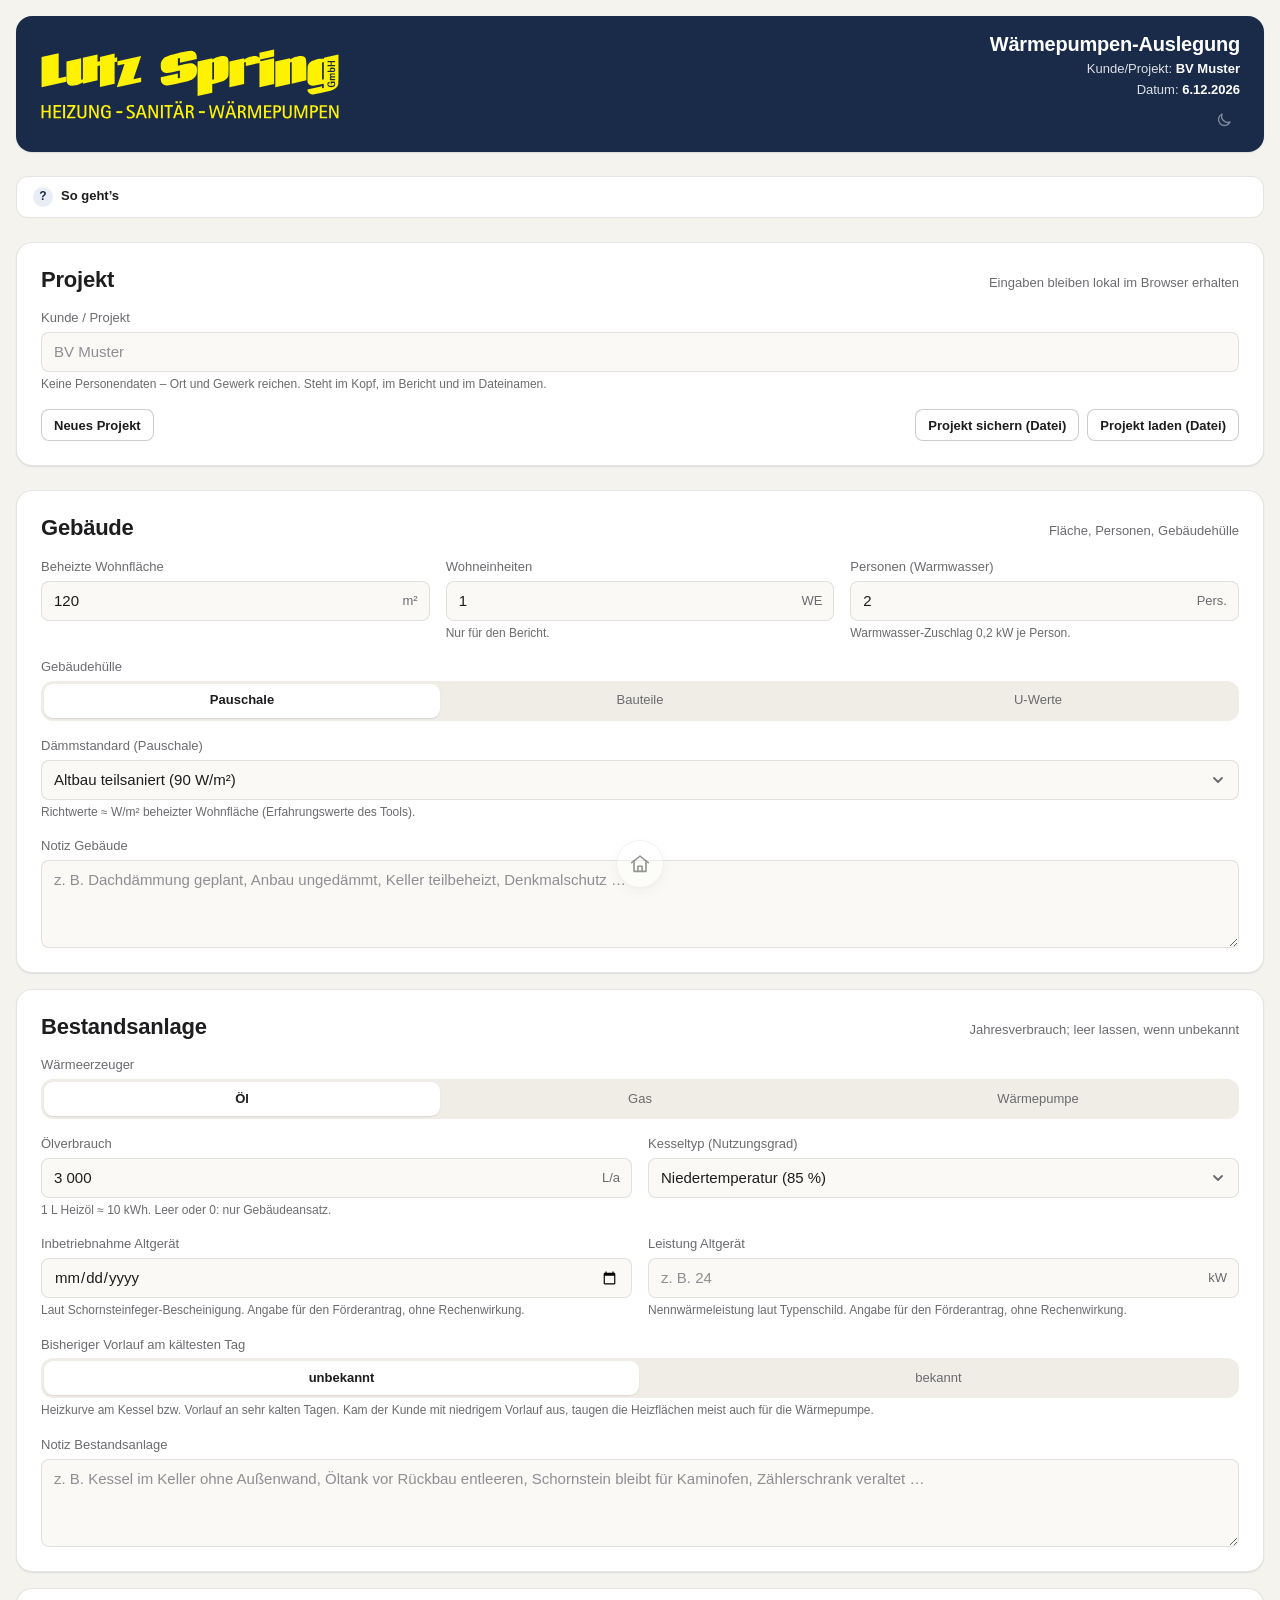
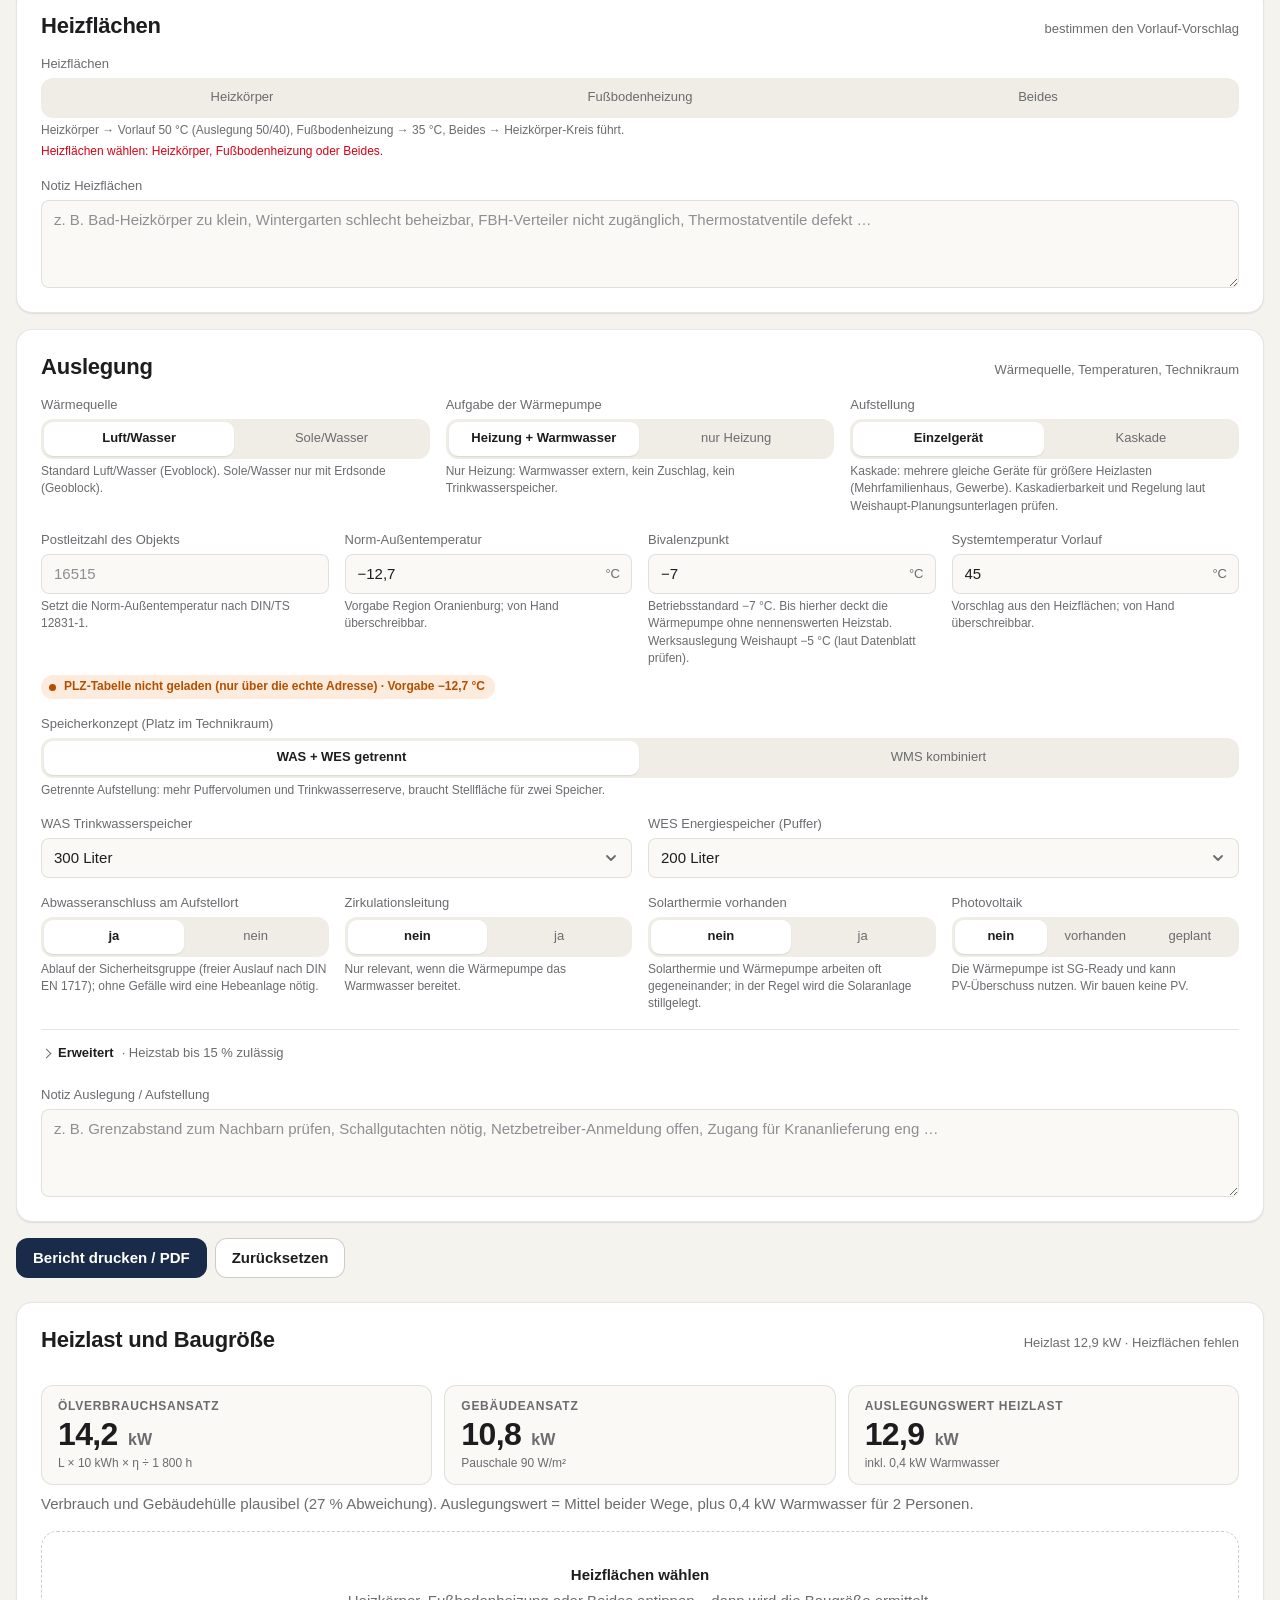
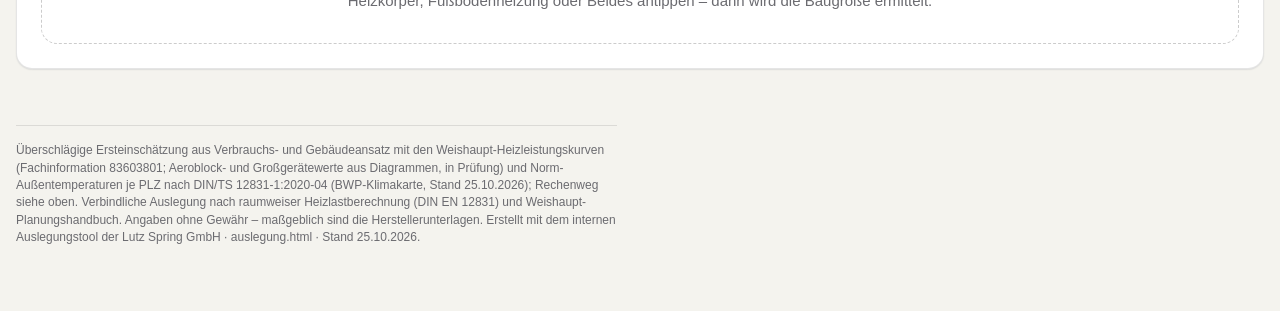
==== auslegung.html @ df04686b "auslegung: Erweiterung Antragsangaben Altgerät · Inbetriebnahme laut Schornsteinfeger und kW laut Ty" ====
<!DOCTYPE html>
<html lang="de">
<head>
<meta charset="utf-8">
<meta name="viewport" content="width=device-width, initial-scale=1, viewport-fit=cover">
<meta name="robots" content="noindex, nofollow">
<meta name="theme-color" content="#1a2b4a">
<link rel="icon" href="assets/icons/favicon.svg" type="image/svg+xml">
<link rel="apple-touch-icon" href="assets/icons/apple-touch-icon.png">
<meta name="apple-mobile-web-app-capable" content="yes">
<meta name="apple-mobile-web-app-status-bar-style" content="black-translucent">
<meta name="apple-mobile-web-app-title" content="WP-Auslegung">
<title>Wärmepumpen-Auslegung · Lutz Spring GmbH</title>
<!-- design.css:start -->
<style>
/* ============================================================
   design.css · Lutz Spring GmbH · Heizung · Sanitär · Wärmepumpen
   Gemeinsames Designsystem für alle internen HTML-Tools.
   Version 2.1.2 · Stand 2026-10-25
   Einbinden:  Beim Veröffentlichen fügt _build/inline.py diese Datei in jedes
               Tool ein (Marker design.css:start / design.css:end im HTML).
               Ein Tool bleibt so eine einzelne Datei.
   Regeln:     DESIGNREGELN.md · Referenz: styleguide.html
   Keine externen Abhängigkeiten. Systemschrift. Hell + Dunkel.
   ============================================================ */

/* ------------------------------------------------------------
   1 · TOKENS (hell = Standard)
   Alle Farben nur über diese Variablen verwenden.
   ------------------------------------------------------------ */
:root {
  color-scheme: light;

  /* Marke [BESTÄTIGT 03_design-system.md] */
  --ls-navy:        #1a2b4a;
  --ls-navy-2:      #223a63;   /* Hover/aktiv auf Navy */
  --ls-navy-3:      #142238;   /* gedrückt */
  --ls-yellow:      #fff200;   /* Logo-Gelb [BESTÄTIGT 2026-10-25]; nur Logo + Akzent, nie Textfarbe auf hellem Grund */
  --ls-yellow-ink:  #8a6d00;   /* lesbares „Gelb“ als Text auf Weiß (≥ 4,5:1) */

  /* Flächen */
  --ls-bg:          #f4f3ee;   /* Creme, Seitenhintergrund [BESTÄTIGT] */
  --ls-surface:     #ffffff;   /* Karten */
  --ls-surface-2:   #faf9f5;   /* Eingaben, Zebra-Zeilen, Tabellenköpfe */
  --ls-surface-3:   #efede6;   /* gedrückt / ausgewählt */
  --ls-line:        rgba(0, 0, 0, 0.10);
  --ls-line-strong: rgba(0, 0, 0, 0.20);

  /* Text */
  --ls-text:        #1d1d1f;
  --ls-text-2:      #6b6b70;   /* Sekundär, Labels (4,8:1 auf Creme) */
  --ls-text-3:      #8e8e93;   /* nur Platzhalter, deaktiviert */
  --ls-on-navy:     #ffffff;

  /* Interaktion */
  --ls-primary:     var(--ls-navy);
  --ls-primary-hover: var(--ls-navy-2);
  --ls-primary-active: var(--ls-navy-3);
  --ls-on-primary:  #ffffff;
  --ls-link:        var(--ls-navy);
  --ls-focus:       var(--ls-navy);
  --ls-focus-ring:  rgba(26, 43, 74, 0.25);
  --ls-selection:   rgba(255, 242, 0, 0.45);

  /* Zustände (semantisch, nicht Akzent) */
  --ls-ok:          #1a7a36;  --ls-ok-bg:     #e3f3e7;
  --ls-warn:        #b25000;  --ls-warn-bg:   #fdebdd;
  --ls-danger:      #d70015;  --ls-danger-bg: #fde4e6;
  --ls-info:        #1a2b4a;  --ls-info-bg:   #e8edf6;

  /* Diagramme: Reihenfarben mit fester Bedeutung (Wärmepumpe = Navy, Bestand Gas/Öl = Grau, Strom/PV = Gelb-Ocker, Vergleich = Stahlblau) */
  --ls-chart-wp:    #1a2b4a;
  --ls-chart-alt:   #8e8e93;
  --ls-chart-pv:    #c9a800;
  --ls-chart-2:     #4f75b8;
  --ls-chart-grid:  rgba(0, 0, 0, 0.08);
  --ls-chart-text:  #6b6b70;

  /* Schatten (Tiefe sparsam) */
  --ls-shadow-1: 0 1px 2px rgba(20, 30, 50, 0.06), 0 1px 1px rgba(20, 30, 50, 0.04);
  --ls-shadow-2: 0 4px 16px rgba(20, 30, 50, 0.08), 0 1px 2px rgba(20, 30, 50, 0.05);

  /* Schrift: Systemschrift wie auf iPad und Mac [BESTÄTIGT: keine externen Abhängigkeiten] */
  --ls-font: -apple-system, BlinkMacSystemFont, "SF Pro Text", "Segoe UI", Roboto, "Helvetica Neue", Arial, sans-serif;
  --ls-font-mono: ui-monospace, "SF Mono", Menlo, Consolas, "Liberation Mono", monospace;
  --ls-fs-xs: 0.75rem;    /* 12 · Fußnoten */
  --ls-fs-sm: 0.8125rem;  /* 13 · Labels, Tabellen dicht */
  --ls-fs-md: 0.9375rem;  /* 15 · Fließtext, Eingaben */
  --ls-fs-lg: 1.0625rem;  /* 17 · Kartentitel */
  --ls-fs-xl: 1.375rem;   /* 22 · Abschnitt */
  --ls-fs-2xl: 1.75rem;   /* 28 · Seitentitel */
  --ls-fs-kpi: 2rem;      /* 32 · Kennzahl */
  --ls-lh: 1.45;

  /* Abstände: 8-px-Raster */
  --ls-s1: 4px; --ls-s2: 8px; --ls-s3: 12px; --ls-s4: 16px;
  --ls-s5: 24px; --ls-s6: 32px; --ls-s7: 48px; --ls-s8: 64px;

  /* Radien */
  --ls-r-sm: 8px; --ls-r-md: 12px; --ls-r-lg: 16px; --ls-r-pill: 999px;

  /* Maße */
  --ls-max: 1400px;           /* [BESTÄTIGT] */
  --ls-control-h: 40px;       /* Höhe Eingaben/Buttons (Maus) */
  --ls-touch-h: 44px;         /* Höhe auf Touch (iPad) */
  --ls-gutter: 16px;

  /* Theme-Schalter: welches Symbol sichtbar ist (hell → Mond anbieten) */
  --ls-icon-moon: block;
  --ls-icon-sun: none;
}

/* Dunkel: folgt dem System, solange kein data-theme gesetzt ist */
@media (prefers-color-scheme: dark) {
  :root:not([data-theme="light"]) {
    color-scheme: dark;
    --ls-navy:        #16233d;
    --ls-navy-2:      #1d2f52;
    --ls-navy-3:      #111b30;
    --ls-yellow-ink:  #fff200;
    --ls-bg:          #141416;
    --ls-surface:     #1e1e20;
    --ls-surface-2:   #27272a;
    --ls-surface-3:   #313134;
    --ls-line:        rgba(255, 255, 255, 0.11);
    --ls-line-strong: rgba(255, 255, 255, 0.22);
    --ls-text:        #f5f5f7;
    --ls-text-2:      #a1a1a6;
    --ls-text-3:      #7c7c82;
    --ls-primary:     #4f75b8;
    --ls-primary-hover: #5d83c6;
    --ls-primary-active: #43669f;
    --ls-link:        #8fb3f0;
    --ls-focus:       #8fb3f0;
    --ls-focus-ring:  rgba(143, 179, 240, 0.30);
    --ls-selection:   rgba(255, 242, 0, 0.30);
    --ls-ok:     #30d158; --ls-ok-bg:     rgba(48, 209, 88, 0.14);
    --ls-warn:   #ff9f0a; --ls-warn-bg:   rgba(255, 159, 10, 0.14);
    --ls-danger: #ff453a; --ls-danger-bg: rgba(255, 69, 58, 0.14);
    --ls-info:   #8fb3f0; --ls-info-bg:   rgba(143, 179, 240, 0.14);
    --ls-chart-wp: #8fb3f0; --ls-chart-alt: #7c7c82; --ls-chart-pv: #e6c800; --ls-chart-2: #4f75b8; --ls-chart-grid: rgba(255,255,255,0.09); --ls-chart-text: #a1a1a6;
    --ls-shadow-1: 0 1px 2px rgba(0, 0, 0, 0.4);
    --ls-shadow-2: 0 6px 20px rgba(0, 0, 0, 0.45);
    --ls-icon-moon: none;
    --ls-icon-sun: block;
  }
}
/* Dunkel: ausdrücklich gewählt (Schalter im Tool) – gleiche Werte */
:root[data-theme="dark"] {
  color-scheme: dark;
  --ls-icon-moon: none;
  --ls-icon-sun: block;
  --ls-navy:        #16233d;
  --ls-navy-2:      #1d2f52;
  --ls-navy-3:      #111b30;
  --ls-yellow-ink:  #fff200;
  --ls-bg:          #141416;
  --ls-surface:     #1e1e20;
  --ls-surface-2:   #27272a;
  --ls-surface-3:   #313134;
  --ls-line:        rgba(255, 255, 255, 0.11);
  --ls-line-strong: rgba(255, 255, 255, 0.22);
  --ls-text:        #f5f5f7;
  --ls-text-2:      #a1a1a6;
  --ls-text-3:      #7c7c82;
  --ls-primary:     #4f75b8;
  --ls-primary-hover: #5d83c6;
  --ls-primary-active: #43669f;
  --ls-link:        #8fb3f0;
  --ls-focus:       #8fb3f0;
  --ls-focus-ring:  rgba(143, 179, 240, 0.30);
  --ls-selection:   rgba(255, 242, 0, 0.30);
  --ls-ok:     #30d158; --ls-ok-bg:     rgba(48, 209, 88, 0.14);
  --ls-warn:   #ff9f0a; --ls-warn-bg:   rgba(255, 159, 10, 0.14);
  --ls-danger: #ff453a; --ls-danger-bg: rgba(255, 69, 58, 0.14);
  --ls-info:   #8fb3f0; --ls-info-bg:   rgba(143, 179, 240, 0.14);
  --ls-chart-wp: #8fb3f0; --ls-chart-alt: #7c7c82; --ls-chart-pv: #e6c800; --ls-chart-2: #4f75b8; --ls-chart-grid: rgba(255,255,255,0.09); --ls-chart-text: #a1a1a6;
  --ls-shadow-1: 0 1px 2px rgba(0, 0, 0, 0.4);
  --ls-shadow-2: 0 6px 20px rgba(0, 0, 0, 0.45);
}

/* ------------------------------------------------------------
   2 · BASIS
   ------------------------------------------------------------ */
*, *::before, *::after { box-sizing: border-box; }
html { -webkit-text-size-adjust: 100%; height: 100%; }
body {
  margin: 0;
  min-height: 100%;
  background: var(--ls-bg);
  color: var(--ls-text);
  font: var(--ls-fs-md) / var(--ls-lh) var(--ls-font);
  -webkit-font-smoothing: antialiased;
  padding-block: calc(var(--ls-s4) + env(safe-area-inset-top, 0px)) calc(var(--ls-s8) + env(safe-area-inset-bottom, 0px)); /* oben: Statusleiste der Homescreen-App; unten: Haus-Icon */
  padding-left:  max(var(--ls-gutter), env(safe-area-inset-left, 0px));
  padding-right: max(var(--ls-gutter), env(safe-area-inset-right, 0px));
}
::selection { background: var(--ls-selection); }
img, svg, canvas { max-width: 100%; height: auto; }
[hidden] { display: none !important; }
a { color: var(--ls-link); text-decoration: underline; text-underline-offset: 2px; text-decoration-thickness: 1px; }
a:hover { text-decoration-thickness: 2px; }
hr { border: 0; border-top: 1px solid var(--ls-line); margin: var(--ls-s5) 0; }
code, kbd, .ls-mono { font-family: var(--ls-font-mono); font-size: 0.92em; }
small, .ls-small { font-size: var(--ls-fs-sm); }
sub, sup { line-height: 0; }

h1, h2, h3, h4 { margin: 0; color: var(--ls-text); font-weight: 600; letter-spacing: -0.01em; text-wrap: balance; hyphens: auto; -webkit-hyphens: auto; }
h1 { font-size: var(--ls-fs-2xl); line-height: 1.15; letter-spacing: -0.02em; }
h2 { font-size: var(--ls-fs-xl);  line-height: 1.2; }
h3 { font-size: var(--ls-fs-lg);  line-height: 1.3; }
h4 { font-size: var(--ls-fs-md);  line-height: 1.35; }
p  { margin: 0; }
p + p { margin-top: var(--ls-s3); }
.ls-prose { max-width: 70ch; }
.ls-prose p + p { margin-top: var(--ls-s3); }

/* Fokus: immer sichtbar, Tastatur und Touch */
:focus { outline: none; }
:focus-visible { outline: 2px solid var(--ls-focus); outline-offset: 2px; border-radius: var(--ls-r-sm); }

/* Reduzierte Bewegung respektieren */
@media (prefers-reduced-motion: reduce) {
  *, *::before, *::after { animation: none !important; transition: none !important; scroll-behavior: auto !important; }
}

/* ------------------------------------------------------------
   3 · LAYOUT
   ------------------------------------------------------------ */
.ls-container { max-width: var(--ls-max); margin-inline: auto; width: 100%; min-width: 0; }
.ls-stack  { display: grid; gap: var(--ls-s4); }
/* Grid-Kinder dürfen nie breiter werden als ihr Platz (Tabellen/Code scrollen im eigenen Rahmen) */
.ls-container > *, .ls-stack > *, .ls-form > *, .ls-fields > *, .ls-card > * { min-width: 0; }
.ls-stack--tight { gap: var(--ls-s2); }
.ls-stack--loose { gap: var(--ls-s5); }
.ls-row    { display: flex; flex-wrap: wrap; align-items: center; gap: var(--ls-s2) var(--ls-s3); }
.ls-row--between { justify-content: space-between; }
.ls-row--end { justify-content: flex-end; }
.ls-grow { flex: 1 1 auto; min-width: 0; }
.ls-section { margin-top: var(--ls-s6); }
.ls-section > h2 { margin-bottom: var(--ls-s4); }

/* Karten-Raster [BESTÄTIGT: minmax(250px,1fr), einspaltig < 700 px] */
.ls-grid { display: grid; grid-template-columns: repeat(auto-fit, minmax(250px, 1fr)); gap: var(--ls-s4); }
.ls-grid--2 { grid-template-columns: repeat(auto-fit, minmax(min(100%, 340px), 1fr)); }
.ls-grid--3 { grid-template-columns: repeat(auto-fit, minmax(min(100%, 280px), 1fr)); }
.ls-grid > * { min-width: 0; }
@media (max-width: 699.98px) { .ls-grid, .ls-grid--2, .ls-grid--3 { grid-template-columns: 1fr; } }

/* ------------------------------------------------------------
   4 · KOPF (Navy-Balken mit runden Ecken [BESTÄTIGT]) + FUSS
   ------------------------------------------------------------ */
.ls-header {
  background: var(--ls-navy);
  color: var(--ls-on-navy);
  border-radius: var(--ls-r-lg);
  padding: var(--ls-s4) var(--ls-s5);
  display: grid;
  grid-template-columns: auto 1fr;
  align-items: center;
  gap: var(--ls-s3) var(--ls-s5);
  box-shadow: var(--ls-shadow-1);
}
.ls-header__brand { display: grid; gap: 2px; }
/* Logo Variante B (Wortmarke mit Slogan) als Inline-SVG; Farbe über currentColor. Mindestens 280 px breit, sonst ist der Slogan im Logo unlesbar. */
.ls-header__logo { display: block; width: min(300px, 100%); height: auto; color: var(--ls-yellow); }
.ls-header__logo--navy { color: var(--ls-navy); } /* Ausnahme: Logo ohne Navy-Hintergrund (Fuß, helle Fläche) */
.ls-header__slogan { font-size: var(--ls-fs-sm); color: var(--ls-yellow); letter-spacing: 0.02em; }
.ls-header:has(> .ls-header__title) { grid-template-columns: auto 1fr auto; } /* alte Form mit Titelblock in der Mitte */
.ls-header__title { display: grid; gap: 2px; min-width: 0; }
.ls-header__title h1 { color: var(--ls-on-navy); font-size: var(--ls-fs-xl); }
/* Standard (2.1.2): Toolname rechts oben über Kunde/Projekt, kein Untertitel */
.ls-header__meta .ls-header__title h1, .ls-header__meta h1 { font-size: 1.25rem; line-height: 1.2; font-weight: 600; letter-spacing: -0.01em; color: var(--ls-on-navy); margin: 0 0 2px; text-align: right; }
.ls-header__sub { font-size: var(--ls-fs-sm); color: rgba(255,255,255,0.75); }
.ls-header__meta { display: grid; gap: 2px; justify-items: end; justify-self: end; text-align: right; font-size: var(--ls-fs-sm); color: rgba(255,255,255,0.85); white-space: nowrap; min-width: 0; }
.ls-header__meta b { color: var(--ls-on-navy); font-weight: 600; }
.ls-header__meta .ls-header__title { justify-items: end; margin-bottom: 2px; }
.ls-header a { color: var(--ls-on-navy); }
.ls-header .ls-btn--ghost { color: var(--ls-on-navy); border-color: rgba(255,255,255,0.35); }
.ls-header .ls-btn--ghost:hover { background: rgba(255,255,255,0.1); }
@media (max-width: 699.98px) {
  .ls-header { grid-template-columns: 1fr; padding: var(--ls-s4); }
  .ls-header__meta { justify-items: start; text-align: left; white-space: normal; }
}
/* Theme-Schalter: runder Symbolknopf, Mond im Hell-, Sonne im Dunkelmodus; kein Text, kein Rahmen */
.ls-theme-toggle { appearance: none; border: 0; background: transparent; width: 32px; height: 32px; border-radius: var(--ls-r-pill); display: inline-grid; place-items: center; color: var(--ls-on-navy); opacity: .45; cursor: pointer; transition: opacity .15s ease; -webkit-tap-highlight-color: transparent; } /* Deckkraft wie Haus-Icon: 0,45 / 1 / 0,3 */
.ls-theme-toggle:hover, .ls-theme-toggle:focus-visible { opacity: 1; }
.ls-theme-toggle:active { opacity: .3; }
.ls-theme-toggle svg { width: 18px; height: 18px; }
.ls-theme-toggle__moon { display: var(--ls-icon-moon); }
.ls-theme-toggle__sun { display: var(--ls-icon-sun); }
.ls-header__meta .ls-theme-toggle { justify-self: end; margin-top: 2px; }
@media (max-width: 699.98px) { .ls-header__meta { justify-self: stretch; } .ls-header__meta .ls-theme-toggle { justify-self: start; } .ls-header__meta .ls-header__title h1, .ls-header__meta h1 { text-align: left; } }
@media (pointer: coarse) { .ls-theme-toggle { width: 40px; height: 40px; } }

/* Text-Wortmarke, falls (noch) kein Logo eingebettet ist */
.ls-wordmark { font-weight: 800; font-size: 1.375rem; letter-spacing: -0.02em; color: var(--ls-yellow); line-height: 1; }
.ls-wordmark small { display: block; font-weight: 600; font-size: 0.75rem; color: var(--ls-on-navy); letter-spacing: 0.08em; margin-top: 2px; }

.ls-footer { margin-top: var(--ls-s6); padding-top: var(--ls-s4); border-top: 1px solid var(--ls-line); font-size: var(--ls-fs-xs); color: var(--ls-text-2); max-width: 90ch; }

/* Haus-Icon: Rücklink zur Startseite [BESTÄTIGT: 48×48, unten mittig, Deckkraft 0,45 / 1 / 0,3, im Druck aus] */
.ls-home {
  position: fixed; left: 50%; bottom: calc(var(--ls-s3) + env(safe-area-inset-bottom, 0px));
  transform: translateX(-50%);
  width: 48px; height: 48px; border-radius: var(--ls-r-pill);
  display: grid; place-items: center;
  background: var(--ls-surface); color: var(--ls-text); border: 1px solid var(--ls-line);
  box-shadow: var(--ls-shadow-2); opacity: 0.45; transition: opacity .15s ease; z-index: 50;
}
.ls-home:hover, .ls-home:focus-visible { opacity: 1; }
.ls-home:active { opacity: 0.3; }
.ls-home svg { width: 22px; height: 22px; }

/* ------------------------------------------------------------
   5 · KARTEN
   ------------------------------------------------------------ */
.ls-card {
  background: var(--ls-surface);
  border: 1px solid var(--ls-line);
  border-radius: var(--ls-r-lg);
  padding: var(--ls-s5);
  box-shadow: var(--ls-shadow-1);
  min-width: 0;
}
.ls-card--tight { padding: var(--ls-s4); }
.ls-card--flat { box-shadow: none; }
.ls-card__head { display: flex; align-items: baseline; justify-content: space-between; gap: var(--ls-s3); margin-bottom: var(--ls-s4); flex-wrap: wrap; }
.ls-card__head h2, .ls-card__head h3 { margin: 0; }
.ls-card__sub { font-size: var(--ls-fs-sm); color: var(--ls-text-2); }
/* Abstand zwischen Karten kommt vom Eltern-Raster (.ls-stack / .ls-grid), nicht von Margins */

/* Nummerierte Blockkarten (Schritte einer Auslegung) – nur bei echter Reihenfolge */
.ls-steps { counter-reset: ls-step; display: grid; gap: var(--ls-s4); }
.ls-steps > .ls-card { counter-increment: ls-step; position: relative; padding-left: calc(var(--ls-s5) + 40px); }
.ls-steps > .ls-card::before {
  content: counter(ls-step); position: absolute; left: var(--ls-s4); top: var(--ls-s5);
  width: 28px; height: 28px; border-radius: var(--ls-r-pill);
  background: var(--ls-navy); color: var(--ls-on-navy); font-weight: 700; font-size: var(--ls-fs-sm);
  display: grid; place-items: center;
}

/* Empfehlungskarte: Navy mit gelben Kennwerten (z. B. Kostenvergleich) */
.ls-card--navy { background: var(--ls-navy); color: var(--ls-on-navy); border-color: transparent; }
.ls-card--navy h2, .ls-card--navy h3, .ls-card--navy .ls-kpi__value { color: var(--ls-on-navy); }
.ls-card--navy .ls-kpi__value, .ls-card--navy .ls-accent { color: var(--ls-yellow); }
.ls-card--navy .ls-kpi__label, .ls-card--navy .ls-muted { color: rgba(255,255,255,0.75); }
.ls-card--navy .ls-kpi { background: rgba(255,255,255,0.08); border-color: rgba(255,255,255,0.15); }  /* Kennzahlen auf Navy, 2.1.1 */
.ls-card--navy .ls-btn--primary { background: var(--ls-yellow); color: #1d1d1f; }
.ls-card--navy .ls-btn--primary:hover { background: #fff566; }

/* ------------------------------------------------------------
   6 · FORMULARE
   ------------------------------------------------------------ */
.ls-form { display: grid; gap: var(--ls-s4); }
.ls-fields { display: grid; grid-template-columns: repeat(auto-fit, minmax(min(100%, 200px), 1fr)); gap: var(--ls-s3) var(--ls-s4); }
.ls-field { display: grid; gap: var(--ls-s1); min-width: 0; align-content: start; } /* align-content: Felder einer Zeile beginnen oben, Regler und Eingaben stehen auf einer Höhe (2.1.1) */
.ls-field--span { grid-column: 1 / -1; }
.ls-label { font-size: var(--ls-fs-sm); color: var(--ls-text-2); font-weight: 500; display: flex; gap: var(--ls-s1); align-items: baseline; }
.ls-label abbr { text-decoration: none; }
.ls-hint { font-size: var(--ls-fs-xs); color: var(--ls-text-2); }
.ls-error { font-size: var(--ls-fs-xs); color: var(--ls-danger); font-weight: 500; }

.ls-input, .ls-select, .ls-textarea {
  width: 100%; min-height: var(--ls-control-h);
  padding: 0 var(--ls-s3);
  font: inherit; color: var(--ls-text);
  background: var(--ls-surface-2);
  border: 1px solid var(--ls-line); border-radius: var(--ls-r-sm);
  transition: border-color .12s ease, box-shadow .12s ease, background .12s ease;
  font-variant-numeric: tabular-nums;
}
.ls-textarea { min-height: calc(var(--ls-control-h) * 2.2); padding: var(--ls-s2) var(--ls-s3); resize: vertical; line-height: var(--ls-lh); }
.ls-input::placeholder, .ls-textarea::placeholder { color: var(--ls-text-3); }
.ls-input:hover, .ls-select:hover, .ls-textarea:hover { border-color: var(--ls-line-strong); }
.ls-input:focus, .ls-select:focus, .ls-textarea:focus { outline: none; border-color: var(--ls-focus); box-shadow: 0 0 0 3px var(--ls-focus-ring); background: var(--ls-surface); }
.ls-input[aria-invalid="true"], .ls-select[aria-invalid="true"] { border-color: var(--ls-danger); }
.ls-input[aria-invalid="true"]:focus { box-shadow: 0 0 0 3px var(--ls-danger-bg); }
.ls-input:disabled, .ls-select:disabled, .ls-textarea:disabled { color: var(--ls-text-3); background: var(--ls-surface-3); cursor: not-allowed; }
.ls-input[readonly] { background: var(--ls-surface-3); }
.ls-input[type="number"] { -moz-appearance: textfield; appearance: textfield; }
.ls-input::-webkit-outer-spin-button, .ls-input::-webkit-inner-spin-button { -webkit-appearance: none; margin: 0; }
.ls-select {
  appearance: none; -webkit-appearance: none; padding-right: 36px; cursor: pointer;
  background-image: url("data:image/svg+xml;utf8,<svg xmlns='http://www.w3.org/2000/svg' width='16' height='16' viewBox='0 0 16 16'><path d='M4 6l4 4 4-4' fill='none' stroke='%236b6b70' stroke-width='1.8' stroke-linecap='round' stroke-linejoin='round'/></svg>");
  background-repeat: no-repeat; background-position: right 12px center;
}

/* Eingabe mit Einheit (Suffix) – Einheit steht am Feld, nie im Wert */
.ls-unit { position: relative; display: grid; }
.ls-unit .ls-input { padding-right: 3.2em; }
.ls-unit > span { position: absolute; right: var(--ls-s3); top: 50%; transform: translateY(-50%); font-size: var(--ls-fs-sm); color: var(--ls-text-2); pointer-events: none; }
.ls-unit--pre .ls-input { padding-left: 2.4em; padding-right: var(--ls-s3); }
.ls-unit--pre > span { right: auto; left: var(--ls-s3); }

/* Auswahlfelder */
.ls-check { display: inline-flex; align-items: center; gap: var(--ls-s2); font-size: var(--ls-fs-md); cursor: pointer; min-height: 32px; }
.ls-check input { width: 20px; height: 20px; margin: 0; accent-color: var(--ls-primary); flex: none; }
.ls-switch { display: inline-flex; align-items: center; gap: var(--ls-s3); cursor: pointer; }
.ls-switch input { position: absolute; opacity: 0; width: 0; height: 0; }
.ls-switch i { width: 44px; height: 26px; border-radius: var(--ls-r-pill); background: var(--ls-line-strong); position: relative; transition: background .15s ease; flex: none; }
.ls-switch i::after { content: ""; position: absolute; top: 3px; left: 3px; width: 20px; height: 20px; border-radius: 50%; background: #fff; box-shadow: 0 1px 3px rgba(0,0,0,.3); transition: transform .15s ease; }
.ls-switch input:checked + i { background: var(--ls-ok); }
.ls-switch input:checked + i::after { transform: translateX(18px); }
.ls-switch input:focus-visible + i { outline: 2px solid var(--ls-focus); outline-offset: 2px; }

/* Segment-Steuerung (Tabs ① ② ③, Umschalter Gas/Öl) */
.ls-seg { display: inline-flex; padding: 3px; gap: 2px; background: var(--ls-surface-3); border-radius: var(--ls-r-md); max-width: 100%; overflow-x: auto; }
.ls-seg > button, .ls-seg > label {
  appearance: none; border: 0; background: transparent; color: var(--ls-text-2);
  font: inherit; font-size: var(--ls-fs-sm); font-weight: 500;
  padding: 0 var(--ls-s3); min-height: 34px; border-radius: calc(var(--ls-r-md) - 3px);
  cursor: pointer; white-space: nowrap; transition: background .12s ease, color .12s ease; display: inline-flex; align-items: center; gap: var(--ls-s1);
}
.ls-seg > [aria-selected="true"], .ls-seg > .is-active, .ls-seg > label:has(input:checked) { background: var(--ls-surface); color: var(--ls-text); box-shadow: var(--ls-shadow-1); font-weight: 600; }
.ls-seg input { position: absolute; opacity: 0; width: 0; height: 0; }
.ls-seg--full { display: flex; }
.ls-seg--full > * { flex: 1 1 0; justify-content: center; }

/* „Erweitert“: selten geänderte Felder eingeklappt, eingestellte Werte als Kurzzeile sichtbar */
.ls-details { border-top: 1px solid var(--ls-line); padding-top: var(--ls-s2); }
.ls-details > summary { cursor: pointer; font-size: var(--ls-fs-sm); font-weight: 600; color: var(--ls-text); list-style: none; display: flex; align-items: center; gap: var(--ls-s2); min-height: 32px; }
.ls-details > summary::-webkit-details-marker { display: none; }
.ls-details > summary::before { content: ""; width: 7px; height: 7px; border-right: 1.8px solid var(--ls-text-2); border-bottom: 1.8px solid var(--ls-text-2); transform: rotate(-45deg); transition: transform .12s ease; flex: none; margin-left: 2px; }
.ls-details[open] > summary::before { transform: rotate(45deg); }
.ls-details > summary .ls-muted { font-weight: 400; }
.ls-details[open] > summary .ls-muted { display: none; }

/* Touch: größere Ziele auf iPad / Handy [BESTÄTIGT 2026-10-25, WCAG 2.2 Zielgröße] */
@media (pointer: coarse) {
  :root { --ls-control-h: var(--ls-touch-h); }
  .ls-seg > button, .ls-seg > label { min-height: 40px; }
  .ls-check { min-height: 44px; }
  .ls-check input { width: 24px; height: 24px; }
}

/* ------------------------------------------------------------
   7 · BUTTONS
   Je Ansicht genau EIN primärer Button (die Hauptaktion).
   ------------------------------------------------------------ */
.ls-btn {
  appearance: none; -webkit-appearance: none;
  display: inline-flex; align-items: center; justify-content: center; gap: var(--ls-s2);
  min-height: var(--ls-control-h); padding: 0 var(--ls-s4);
  font: inherit; font-size: var(--ls-fs-md); font-weight: 600; line-height: 1;
  border-radius: var(--ls-r-md); border: 1px solid transparent;
  cursor: pointer; text-decoration: none; white-space: nowrap;
  transition: background .12s ease, border-color .12s ease, transform .06s ease, box-shadow .12s ease;
  -webkit-tap-highlight-color: transparent;
}
.ls-btn:active { transform: scale(0.98); }
.ls-btn:disabled, .ls-btn[aria-disabled="true"] { opacity: 0.45; cursor: not-allowed; transform: none; }
.ls-btn svg { width: 18px; height: 18px; flex: none; }
.ls-btn--primary { background: var(--ls-primary); color: var(--ls-on-primary); }
.ls-btn--primary:hover { background: var(--ls-primary-hover); }
.ls-btn--primary:active { background: var(--ls-primary-active); }
.ls-btn--secondary { background: var(--ls-surface); color: var(--ls-text); border-color: var(--ls-line-strong); }
.ls-btn--secondary:hover { background: var(--ls-surface-2); }
.ls-btn--ghost { background: transparent; color: var(--ls-link); border-color: transparent; }
.ls-btn--ghost:hover { background: var(--ls-surface-3); }
.ls-btn--danger { background: var(--ls-surface); color: var(--ls-danger); border-color: var(--ls-danger); }
.ls-btn--danger:hover { background: var(--ls-danger-bg); }
.ls-btn--sm { min-height: 32px; padding: 0 var(--ls-s3); font-size: var(--ls-fs-sm); border-radius: var(--ls-r-sm); }
.ls-btn--lg { min-height: 48px; padding: 0 var(--ls-s5); font-size: var(--ls-fs-lg); }
.ls-btn--block { width: 100%; }
.ls-btn--icon { padding: 0; width: var(--ls-control-h); }
.ls-toolbar { display: flex; flex-wrap: wrap; gap: var(--ls-s2); align-items: center; }
.ls-toolbar__spacer { flex: 1 1 auto; }
@media (max-width: 480px) { .ls-toolbar--stack .ls-btn { flex: 1 1 100%; } }

/* ------------------------------------------------------------
   8 · ERGEBNISSE: Kennzahlen, Tabellen, Listen
   ------------------------------------------------------------ */
.ls-num, .ls-table td.ls-num, .ls-kpi__value { font-variant-numeric: tabular-nums; }
.ls-kpis { display: grid; grid-template-columns: repeat(auto-fit, minmax(min(100%, 160px), 1fr)); gap: var(--ls-s3); }
.ls-kpi { display: grid; gap: 2px; padding: var(--ls-s3) var(--ls-s4); background: var(--ls-surface-2); border-radius: var(--ls-r-md); border: 1px solid var(--ls-line); min-width: 0; }
.ls-kpi__label { font-size: var(--ls-fs-xs); color: var(--ls-text-2); text-transform: uppercase; letter-spacing: 0.06em; font-weight: 600; }
.ls-kpi__value { font-size: var(--ls-fs-kpi); font-weight: 700; letter-spacing: -0.02em; line-height: 1.1; color: var(--ls-text); }
.ls-kpi__value small { font-size: 0.5em; font-weight: 600; color: var(--ls-text-2); margin-left: 2px; letter-spacing: 0; }
.ls-kpi__note { font-size: var(--ls-fs-xs); color: var(--ls-text-2); }
.ls-kpi--ok .ls-kpi__value { color: var(--ls-ok); }
.ls-kpi--warn .ls-kpi__value { color: var(--ls-warn); }
.ls-kpi--danger .ls-kpi__value { color: var(--ls-danger); }

/* Label/Wert-Liste (Bericht) */
.ls-dl { display: grid; grid-template-columns: minmax(140px, 1fr) minmax(0, 1.4fr); margin: 0; font-size: var(--ls-fs-md); }
.ls-dl > dt, .ls-dl > dd { margin: 0; padding: var(--ls-s2) 0; border-top: 1px solid var(--ls-line); min-width: 0; }
.ls-dl > dt { color: var(--ls-text-2); padding-right: var(--ls-s3); }
.ls-dl > dd { font-weight: 500; }
.ls-dl > dt:first-of-type, .ls-dl > dd:first-of-type { border-top: 0; }
.ls-dl > dt.ls-dl__strong, .ls-dl > dd.ls-dl__strong { font-weight: 700; color: var(--ls-text); }

/* Tabellen: dicht, Zahlen rechts, Kopf fixiert, breite Tabellen scrollen im Rahmen */
.ls-table-wrap { overflow-x: auto; -webkit-overflow-scrolling: touch; border: 1px solid var(--ls-line); border-radius: var(--ls-r-md); background: var(--ls-surface); }
.ls-table { width: 100%; border-collapse: separate; border-spacing: 0; font-size: var(--ls-fs-sm); }
.ls-table th, .ls-table td { padding: var(--ls-s2) var(--ls-s3); text-align: left; vertical-align: top; border-bottom: 1px solid var(--ls-line); }
.ls-table th { position: sticky; top: 0; z-index: 1; background: var(--ls-surface-2); color: var(--ls-text-2); font-weight: 600; font-size: var(--ls-fs-xs); text-transform: uppercase; letter-spacing: 0.05em; white-space: nowrap; }
.ls-table tbody tr:last-child td { border-bottom: 0; }
.ls-table tbody tr:hover td { background: var(--ls-surface-2); }
.ls-table .ls-num, .ls-table th.ls-num { text-align: right; }
.ls-table tr.is-selected td { background: var(--ls-info-bg); }
.ls-table tr.is-selected td:first-child { box-shadow: inset 3px 0 0 var(--ls-primary); }
.ls-table tr[role="button"], .ls-table tr.is-clickable { cursor: pointer; }
.ls-table tfoot td { font-weight: 600; background: var(--ls-surface-2); border-top: 1px solid var(--ls-line-strong); }
.ls-table--compact th, .ls-table--compact td { padding: var(--ls-s1) var(--ls-s2); }

/* Ergebnis-Zeilenliste (Alternative zur Tabelle auf schmalen Schirmen) */
.ls-list { display: grid; }
.ls-list__item { display: flex; align-items: center; gap: var(--ls-s3); padding: var(--ls-s3) 0; border-top: 1px solid var(--ls-line); }
.ls-list__item:first-child { border-top: 0; }
.ls-list__main { flex: 1 1 auto; min-width: 0; }
.ls-list__main b { display: block; font-weight: 600; }
.ls-list__main span { display: block; font-size: var(--ls-fs-sm); color: var(--ls-text-2); overflow-wrap: anywhere; }

/* ------------------------------------------------------------
   9 · STATUS: Badges, Hinweise, Leerzustände
   ------------------------------------------------------------ */
.ls-badge { display: inline-flex; align-items: center; gap: 4px; padding: 2px 10px; border-radius: var(--ls-r-pill); font-size: var(--ls-fs-xs); font-weight: 600; white-space: nowrap; background: var(--ls-surface-3); color: var(--ls-text-2); line-height: 1.6; }
.ls-badge--ok { background: var(--ls-ok-bg); color: var(--ls-ok); }
.ls-badge--warn { background: var(--ls-warn-bg); color: var(--ls-warn); }
.ls-badge--danger { background: var(--ls-danger-bg); color: var(--ls-danger); }
.ls-badge--info { background: var(--ls-info-bg); color: var(--ls-info); }
.ls-badge--navy { background: var(--ls-navy); color: var(--ls-on-navy); }
.ls-badge--yellow { background: var(--ls-yellow); color: #1d1d1f; }

.ls-note { display: grid; grid-template-columns: auto 1fr; gap: var(--ls-s3); padding: var(--ls-s3) var(--ls-s4); border-radius: var(--ls-r-md); border: 1px solid var(--ls-line); background: var(--ls-surface-2); font-size: var(--ls-fs-sm); }
.ls-note > svg, .ls-note > .ls-note__icon { width: 18px; height: 18px; margin-top: 2px; flex: none; }
.ls-note b { font-weight: 600; }
.ls-note--info   { background: var(--ls-info-bg);   border-color: transparent; color: var(--ls-text); }
.ls-note--ok     { background: var(--ls-ok-bg);     border-color: transparent; }
.ls-note--warn   { background: var(--ls-warn-bg);   border-color: transparent; }
.ls-note--danger { background: var(--ls-danger-bg); border-color: transparent; }
.ls-note--info .ls-note__icon { color: var(--ls-info); }
.ls-note--ok .ls-note__icon { color: var(--ls-ok); }
.ls-note--warn .ls-note__icon { color: var(--ls-warn); }
.ls-note--danger .ls-note__icon { color: var(--ls-danger); }
.ls-note--plain { grid-template-columns: 1fr; }

/* Notizfeld im Bericht (gelb hinterlegt, wie bisher) */
.ls-notiz { padding: var(--ls-s3) var(--ls-s4); border-radius: var(--ls-r-md); background: rgba(255, 242, 0, 0.16); border: 1px solid rgba(255, 242, 0, 0.5); font-size: var(--ls-fs-sm); }
.ls-notiz b { color: var(--ls-yellow-ink); letter-spacing: 0.04em; font-size: var(--ls-fs-xs); }

.ls-empty { text-align: center; padding: var(--ls-s6) var(--ls-s4); color: var(--ls-text-2); border: 1px dashed var(--ls-line-strong); border-radius: var(--ls-r-lg); }
.ls-empty b { display: block; color: var(--ls-text); font-weight: 600; margin-bottom: var(--ls-s1); }

/* Statuszeile oben (z. B. „Lagerbestand geladen: 14 Positionen · Stand …“) */
.ls-status { display: flex; align-items: center; gap: var(--ls-s2); font-size: var(--ls-fs-sm); color: var(--ls-text-2); padding: var(--ls-s2) var(--ls-s3); border-radius: var(--ls-r-sm); background: var(--ls-surface); border: 1px solid var(--ls-line); }
.ls-status__dot { width: 8px; height: 8px; border-radius: 50%; background: var(--ls-text-3); flex: none; }
.ls-status--ok .ls-status__dot { background: var(--ls-ok); }
.ls-status--warn .ls-status__dot { background: var(--ls-warn); }

/* Fortschritt / Deckung */
.ls-meter { height: 6px; border-radius: var(--ls-r-pill); background: var(--ls-surface-3); overflow: hidden; }
.ls-meter > i { display: block; height: 100%; background: var(--ls-primary); border-radius: inherit; }
.ls-meter--ok > i { background: var(--ls-ok); }
.ls-meter--warn > i { background: var(--ls-warn); }
.ls-meter--danger > i { background: var(--ls-danger); }

/* Lade-Skelett */
@keyframes ls-pulse { 50% { opacity: .45; } }
.ls-skeleton { background: var(--ls-surface-3); border-radius: var(--ls-r-sm); min-height: 1em; animation: ls-pulse 1.4s ease-in-out infinite; }


/* ------------------------------------------------------------
   10 · WEITERE BAUSTEINE (2.1)
   ------------------------------------------------------------ */

/* 10.1 Startseiten-Kacheln (index.html): Bild 16:9, Titel, ein Satz, „Öffnen“ */
.ls-tiles { display: grid; grid-template-columns: repeat(auto-fit, minmax(min(100%, 280px), 1fr)); gap: var(--ls-s4); }
.ls-tile { display: grid; grid-template-rows: auto 1fr; background: var(--ls-surface); border: 1px solid var(--ls-line); border-radius: var(--ls-r-lg); overflow: hidden; box-shadow: var(--ls-shadow-1); color: inherit; text-decoration: none; transition: transform .12s ease, box-shadow .12s ease; min-width: 0; }
.ls-tile:hover { transform: translateY(-2px); box-shadow: var(--ls-shadow-2); text-decoration: none; }
.ls-tile:active { transform: none; }
.ls-tile__img { aspect-ratio: 16 / 9; width: 100%; object-fit: cover; background: var(--ls-surface-3); display: block; }
.ls-tile__img--placeholder { display: grid; place-items: center; color: var(--ls-text-3); font-size: var(--ls-fs-sm); }
.ls-tile__body { padding: var(--ls-s4); display: grid; gap: var(--ls-s1); align-content: start; }
.ls-tile__title { font-size: var(--ls-fs-lg); font-weight: 600; letter-spacing: -0.01em; }
.ls-tile__text { font-size: var(--ls-fs-sm); color: var(--ls-text-2); }
.ls-tile__cta { margin-top: var(--ls-s2); font-size: var(--ls-fs-sm); font-weight: 600; color: var(--ls-link); display: inline-flex; align-items: center; gap: 4px; }
.ls-tile__cta::after { content: "›"; font-size: 1.1em; }

/* 10.2 Gespeicherte Einträge (Räume, Positionen) mit Aktionen */
.ls-items { display: grid; gap: var(--ls-s2); }
.ls-item { display: grid; grid-template-columns: auto 1fr auto; align-items: center; gap: var(--ls-s3); padding: var(--ls-s2) var(--ls-s3); background: var(--ls-surface-2); border: 1px solid var(--ls-line); border-radius: var(--ls-r-md); min-width: 0; }
.ls-item__no { width: 26px; height: 26px; border-radius: var(--ls-r-pill); background: var(--ls-navy); color: var(--ls-on-navy); font-size: var(--ls-fs-xs); font-weight: 700; display: grid; place-items: center; }
.ls-item__main { min-width: 0; display: grid; gap: 1px; }
.ls-item__main b { font-weight: 600; overflow: hidden; text-overflow: ellipsis; white-space: nowrap; }
.ls-item__main span { font-size: var(--ls-fs-sm); color: var(--ls-text-2); overflow: hidden; text-overflow: ellipsis; white-space: nowrap; }
.ls-item__actions { display: flex; gap: 2px; }
.ls-item__actions .ls-btn { min-height: 32px; width: 32px; padding: 0; border-radius: var(--ls-r-sm); color: var(--ls-text-2); }
.ls-item__actions .ls-btn:hover { color: var(--ls-text); }
.ls-item__actions .ls-btn--danger { color: var(--ls-danger); border-color: transparent; background: transparent; }
.ls-item.is-active { border-color: var(--ls-primary); box-shadow: 0 0 0 2px var(--ls-focus-ring); background: var(--ls-surface); }
@media (max-width: 480px) { .ls-item { grid-template-columns: auto 1fr; } .ls-item__actions { grid-column: 1 / -1; justify-content: flex-end; } }

/* 10.3 Rückfrage vor Löschen/Verwerfen – inline statt Browser-Dialog */
.ls-confirm { display: flex; flex-wrap: wrap; align-items: center; gap: var(--ls-s2) var(--ls-s3); padding: var(--ls-s3) var(--ls-s4); background: var(--ls-danger-bg); border-radius: var(--ls-r-md); font-size: var(--ls-fs-sm); }
.ls-confirm > b { font-weight: 600; flex: 1 1 auto; }
.ls-confirm .ls-btn { min-height: 32px; }
/* Natives <dialog> für größere Rückfragen oder Datei-Hinweise */
.ls-dialog { border: 0; border-radius: var(--ls-r-lg); padding: 0; max-width: min(92vw, 440px); background: var(--ls-surface); color: var(--ls-text); box-shadow: var(--ls-shadow-2); }
.ls-dialog::backdrop { background: rgba(0, 0, 0, 0.35); backdrop-filter: blur(2px); }
.ls-dialog__body { padding: var(--ls-s5); display: grid; gap: var(--ls-s3); }
.ls-dialog__body h3 { margin: 0; }
.ls-dialog__actions { display: flex; justify-content: flex-end; gap: var(--ls-s2); padding: var(--ls-s3) var(--ls-s5) var(--ls-s4); border-top: 1px solid var(--ls-line); }

/* 10.4 Rückmeldung nach Aktionen (Toast), unten über dem Haus-Icon */
.ls-toasts { position: fixed; left: 50%; bottom: calc(72px + env(safe-area-inset-bottom, 0px)); transform: translateX(-50%); display: grid; gap: var(--ls-s2); z-index: 60; width: max-content; max-width: calc(100vw - 32px); pointer-events: none; }
.ls-toast { padding: var(--ls-s2) var(--ls-s4); border-radius: var(--ls-r-pill); background: var(--ls-text); color: var(--ls-bg); font-size: var(--ls-fs-sm); font-weight: 500; box-shadow: var(--ls-shadow-2); display: flex; align-items: center; gap: var(--ls-s2); animation: ls-toast-in .18s ease; }
.ls-toast--ok::before { content: ""; width: 8px; height: 8px; border-radius: 50%; background: var(--ls-ok); }
.ls-toast--danger::before { content: ""; width: 8px; height: 8px; border-radius: 50%; background: var(--ls-danger); }
@keyframes ls-toast-in { from { opacity: 0; transform: translateY(6px); } }

/* 10.5 Stepper für Stückzahlen (Bestandsaufnahme) */
.ls-stepper { display: inline-grid; grid-template-columns: var(--ls-control-h) 1fr var(--ls-control-h); border: 1px solid var(--ls-line); border-radius: var(--ls-r-sm); overflow: hidden; background: var(--ls-surface-2); min-width: 120px; }
.ls-stepper > button { appearance: none; border: 0; background: transparent; color: var(--ls-text); font: inherit; font-size: 18px; font-weight: 500; cursor: pointer; min-height: var(--ls-control-h); }
.ls-stepper > button:hover { background: var(--ls-surface-3); }
.ls-stepper > button:disabled { color: var(--ls-text-3); cursor: not-allowed; }
.ls-stepper > input { border: 0; border-inline: 1px solid var(--ls-line); background: var(--ls-surface); text-align: center; font: inherit; font-weight: 600; font-variant-numeric: tabular-nums; min-width: 0; color: var(--ls-text); padding: 0; }
.ls-stepper > input:focus { outline: none; box-shadow: inset 0 0 0 2px var(--ls-focus-ring); }

/* 10.6 Datenstand veränderlicher Werte (Fördersätze, Energiepreise, Normwerte) */
.ls-stand { display: inline-flex; align-items: center; gap: var(--ls-s2); padding: 3px 10px 3px 8px; border-radius: var(--ls-r-pill); background: var(--ls-warn-bg); color: var(--ls-warn); font-size: var(--ls-fs-xs); font-weight: 600; }
.ls-stand::before { content: ""; width: 7px; height: 7px; border-radius: 50%; background: currentColor; }
.ls-stand--ok { background: var(--ls-ok-bg); color: var(--ls-ok); }

/* 10.7 „So geht’s“: Anleitung eingeklappt statt Erklärtext */
.ls-help { border: 1px solid var(--ls-line); border-radius: var(--ls-r-md); background: var(--ls-surface); padding: 0 var(--ls-s4); }
.ls-help > summary { cursor: pointer; list-style: none; display: flex; align-items: center; gap: var(--ls-s2); min-height: 40px; font-size: var(--ls-fs-sm); font-weight: 600; }
.ls-help > summary::-webkit-details-marker { display: none; }
.ls-help > summary::before { content: "?"; width: 20px; height: 20px; border-radius: 50%; background: var(--ls-info-bg); color: var(--ls-info); font-size: 12px; font-weight: 700; display: grid; place-items: center; flex: none; }
.ls-help > div { padding: 0 0 var(--ls-s3); font-size: var(--ls-fs-sm); color: var(--ls-text-2); }
.ls-help ol, .ls-help ul { margin: var(--ls-s1) 0 0; padding-left: 18px; }

/* 10.8 Auswahltabellen auf schmalen Schirmen als Karten (data-label am <td>) */
@media (max-width: 699.98px) {
  .ls-table--cards { font-size: var(--ls-fs-md); }
  .ls-table--cards thead { display: none; }
  .ls-table--cards tbody, .ls-table--cards tr, .ls-table--cards td { display: block; }
  .ls-table--cards tr { padding: var(--ls-s3) var(--ls-s3) var(--ls-s2); border-bottom: 1px solid var(--ls-line); }
  .ls-table--cards tr:last-child { border-bottom: 0; }
  .ls-table--cards td { border: 0; padding: 2px 0; display: flex; justify-content: space-between; gap: var(--ls-s3); text-align: left !important; }
  .ls-table--cards td[data-label]::before { content: attr(data-label); color: var(--ls-text-2); font-size: var(--ls-fs-xs); text-transform: uppercase; letter-spacing: .05em; flex: none; padding-top: 2px; }
  .ls-table--cards td.ls-table__title { display: block; font-weight: 600; font-size: var(--ls-fs-md); padding-bottom: var(--ls-s1); }
  .ls-table--cards tr.is-selected td:first-child { box-shadow: none; }
  .ls-table--cards tr.is-selected { background: var(--ls-info-bg); box-shadow: inset 3px 0 0 var(--ls-primary); }
}

/* 10.9 Diagramme: Grundgerüst für SVG/Canvas-Charts in Karten */
.ls-chart { width: 100%; max-width: 100%; height: auto; display: block; }
.ls-chart text { font-family: var(--ls-font); font-size: 11px; fill: var(--ls-chart-text); }
.ls-chart .grid line { stroke: var(--ls-chart-grid); stroke-width: 1; }
.ls-chart .axis line, .ls-chart .axis path { stroke: var(--ls-line-strong); }
.ls-chart .wp { fill: var(--ls-chart-wp); stroke: var(--ls-chart-wp); }
.ls-chart .alt { fill: var(--ls-chart-alt); stroke: var(--ls-chart-alt); }
.ls-chart .pv { fill: var(--ls-chart-pv); stroke: var(--ls-chart-pv); }
.ls-chart .c2 { fill: var(--ls-chart-2); stroke: var(--ls-chart-2); }
.ls-chart .value { font-weight: 600; fill: var(--ls-text); font-variant-numeric: tabular-nums; }
.ls-legend { display: flex; flex-wrap: wrap; gap: var(--ls-s2) var(--ls-s4); font-size: var(--ls-fs-sm); color: var(--ls-text-2); }
.ls-legend i { display: inline-block; width: 12px; height: 12px; border-radius: 3px; margin-right: 6px; vertical-align: -1px; }

/* 10.10 Datei-Hinweis für iPad (Projekt sichern/laden, lager.json) */
.ls-filehint { font-size: var(--ls-fs-xs); color: var(--ls-text-2); }
input[type="file"].ls-file { font: inherit; font-size: var(--ls-fs-sm); }
input[type="file"].ls-file::file-selector-button { font: inherit; font-weight: 600; font-size: var(--ls-fs-sm); border: 1px solid var(--ls-line-strong); background: var(--ls-surface); color: var(--ls-text); border-radius: var(--ls-r-sm); padding: 6px 12px; margin-right: var(--ls-s2); cursor: pointer; }

/* 10.11 Bericht (Druckdokument): Deckkopf, Positionstabelle, Summen, Unterschrift */
.ls-report { display: grid; gap: var(--ls-s4); }
.ls-report__meta { display: grid; grid-template-columns: repeat(auto-fit, minmax(min(100%, 200px), 1fr)); gap: var(--ls-s2) var(--ls-s4); font-size: var(--ls-fs-sm); }
.ls-report__meta div { display: grid; gap: 1px; }
.ls-report__meta span { color: var(--ls-text-2); font-size: var(--ls-fs-xs); text-transform: uppercase; letter-spacing: .05em; }
.ls-report__meta b { font-weight: 600; }
.ls-report__sum td { font-weight: 700; font-size: var(--ls-fs-md); background: var(--ls-surface-2); border-top: 2px solid var(--ls-navy); }
.ls-report__sign { display: grid; grid-template-columns: repeat(auto-fit, minmax(min(100%, 220px), 1fr)); gap: var(--ls-s6); margin-top: var(--ls-s6); font-size: var(--ls-fs-xs); color: var(--ls-text-2); }
.ls-report__sign div { border-top: 1px solid var(--ls-line-strong); padding-top: var(--ls-s1); }
.ls-report__legal { font-size: var(--ls-fs-xs); color: var(--ls-text-2); max-width: 90ch; }

/* 10.12 Regler mit Zahlenfeld (kostenvergleich): Werte, die im Kundengespräch durchgespielt werden.
   Das Zahlenfeld ist maßgeblich (Komma/Punkt, Einheit als Suffix); der Regler ist Komfort. Verhalten: LS.regler(). */
.ls-range { display: grid; grid-template-columns: minmax(0, 1fr) 7.5em; gap: var(--ls-s3); align-items: center; }
.ls-range input[type="range"] { -webkit-appearance: none; appearance: none; width: 100%; height: 32px; margin: 0; background: transparent; cursor: pointer; }
.ls-range input[type="range"]:disabled { cursor: not-allowed; opacity: .45; }
.ls-range input[type="range"]::-webkit-slider-runnable-track { height: 6px; border-radius: var(--ls-r-pill); background: var(--ls-surface-3); border: 1px solid var(--ls-line); }
.ls-range input[type="range"]::-moz-range-track { height: 6px; border-radius: var(--ls-r-pill); background: var(--ls-surface-3); border: 1px solid var(--ls-line); }
.ls-range input[type="range"]::-webkit-slider-thumb { -webkit-appearance: none; appearance: none; width: 24px; height: 24px; margin-top: -10px; border-radius: 50%; background: var(--ls-primary); border: 3px solid var(--ls-surface); box-shadow: var(--ls-shadow-1); }
.ls-range input[type="range"]::-moz-range-thumb { width: 18px; height: 18px; border-radius: 50%; background: var(--ls-primary); border: 3px solid var(--ls-surface); box-shadow: var(--ls-shadow-1); }
.ls-range input[type="range"]:focus-visible { outline: none; }
.ls-range input[type="range"]:focus-visible::-webkit-slider-thumb { box-shadow: 0 0 0 3px var(--ls-focus-ring); }
.ls-range input[type="range"]:focus-visible::-moz-range-thumb { box-shadow: 0 0 0 3px var(--ls-focus-ring); }
@media (pointer: coarse) {
  .ls-range input[type="range"] { height: 44px; }
  .ls-range input[type="range"]::-webkit-slider-thumb { width: 28px; height: 28px; margin-top: -12px; }
}

/* ------------------------------------------------------------
   11 · HILFSKLASSEN
   ------------------------------------------------------------ */
.ls-muted { color: var(--ls-text-2); }
.ls-accent { color: var(--ls-yellow-ink); }
.ls-right { text-align: right; }
.ls-center { text-align: center; }
.ls-nowrap { white-space: nowrap; }
.ls-break { overflow-wrap: anywhere; }
.ls-approx::before { content: "≈ "; }           /* Richtwert [BESTÄTIGT: immer mit ≈] */
.ls-caps { font-size: var(--ls-fs-xs); text-transform: uppercase; letter-spacing: 0.06em; font-weight: 600; color: var(--ls-text-2); }
.ls-sr-only { position: absolute !important; width: 1px; height: 1px; padding: 0; margin: -1px; overflow: hidden; clip: rect(0,0,0,0); white-space: nowrap; border: 0; }
.ls-mt-0 { margin-top: 0 !important; } .ls-mt-2 { margin-top: var(--ls-s2); } .ls-mt-4 { margin-top: var(--ls-s4); } .ls-mt-5 { margin-top: var(--ls-s5); }
.ls-mb-2 { margin-bottom: var(--ls-s2); } .ls-mb-4 { margin-bottom: var(--ls-s4); }
.ls-print-only { display: none; }

/* ------------------------------------------------------------
   12 · DRUCK / PDF („Als PDF sichern“ aus Safari)
   Bericht in Hell, Hintergrundfarben erzwungen, Karten ohne Umbruch.
   Gedruckt werden nur Kopf, Ergebnis, Bericht und Fuß – nie das Formular. Keine Seitenzahlen.
   ------------------------------------------------------------ */
@media print {
  @page { size: A4; margin: 12mm 12mm 14mm; }
  :root, :root[data-theme="dark"] {
    color-scheme: light;
    --ls-bg: #ffffff; --ls-surface: #ffffff; --ls-surface-2: #f4f3ee; --ls-surface-3: #ebeae4;
    --ls-text: #1d1d1f; --ls-text-2: #55555a; --ls-line: rgba(0,0,0,.18); --ls-line-strong: rgba(0,0,0,.3);
    --ls-navy: #1a2b4a; --ls-primary: #1a2b4a; --ls-link: #1a2b4a; --ls-yellow-ink: #8a6d00;
    --ls-ok: #1a7a36; --ls-ok-bg: #e3f3e7; --ls-warn: #b25000; --ls-warn-bg: #fdebdd; --ls-danger: #d70015; --ls-danger-bg: #fde4e6; --ls-info: #1a2b4a; --ls-info-bg: #e8edf6;
    --ls-shadow-1: none; --ls-shadow-2: none;
  }
  * { -webkit-print-color-adjust: exact !important; print-color-adjust: exact !important; }
  html, body { background: #fff !important; padding: 0 !important; font-size: 11pt; }
  .ls-container { max-width: none; }
  .ls-no-print, .ls-home, .ls-toolbar, .ls-btn, nav, .ls-seg, .ls-status, .ls-skeleton,
  .ls-form, form, .ls-help, .ls-toasts, .ls-confirm, .ls-dialog, .ls-items, .ls-stepper, .ls-tiles, .ls-filehint, .ls-details { display: none !important; }
  .ls-print-form { display: block !important; } /* Ausnahme: ein Formular, das bewusst gedruckt wird */
  .ls-report, .ls-report__sign { break-inside: avoid; }
  .ls-page-break { break-before: page; }
  .ls-print-only { display: block; }
  .ls-report__sign.ls-print-only, .ls-report__meta.ls-print-only { display: grid; }
  .ls-header { border-radius: 8px; box-shadow: none; padding: 10mm 8mm 6mm; break-after: avoid; }
  .ls-card, .ls-kpi, .ls-table-wrap, .ls-note, .ls-notiz, .ls-steps > .ls-card { break-inside: avoid; page-break-inside: avoid; box-shadow: none; }
  .ls-card { border-color: rgba(0,0,0,.18); }
  .ls-section, h2, h3 { break-after: avoid; }
  .ls-table th { position: static; }
  .ls-table-wrap { overflow: visible; }
  a { color: inherit; text-decoration: none; }
  .ls-footer { font-size: 8.5pt; color: #55555a; max-width: none; }
  /* Druckkopfzeile: Datum/Projekt stehen im Header, keine Browserkopfzeile nötig */
}
</style>
<!-- design.css:end -->
<style>
  /* Nur toolspezifische Ergänzungen hier. Farben ausschließlich über var(--ls-…). */
  .verteiler-zeile { grid-template-columns: auto minmax(0, 1.4fr) minmax(0, 1fr) auto; }
  .verteiler-zeile .ls-input { min-height: 36px; }
  @media print { .verteiler-zeile { display: none; } }
</style>
</head>
<body>
<div class="ls-container ls-stack ls-stack--loose">

  <!-- 1 · Statuszeile: Norm-Außentemperaturen je PLZ geladen -->
  <div class="ls-status ls-status--ok ls-no-print" id="status" hidden>
    <span class="ls-status__dot"></span><span id="statusText">Norm-Außentemperaturen geladen</span>
  </div>

  <!-- 2 · Kopf -->
  <header class="ls-header">
    <div class="ls-header__brand">
      <!-- Logo Variante B (Wortmarke mit Slogan) als Inline-SVG, Quelle assets/logo/logo-variante-b.svg. Farbe über currentColor = var(--ls-yellow). -->
      <svg class="ls-header__logo" role="img" aria-label="Lutz Spring GmbH · Heizung · Sanitär · Wärmepumpen" xmlns="http://www.w3.org/2000/svg" viewBox="1 1 716 172">
<path fill-rule="evenodd" fill="currentColor" d="M 705.394531 44.726562 L 687.242188 44.726562 L 687.242188 41.660156 L 694.769531 41.660156 L 694.769531 35.132812 L 687.242188 35.132812 L 687.242188 32.050781 L 705.394531 32.050781 L 705.394531 35.132812 L 697.109375 35.132812 L 697.109375 41.660156 L 705.394531 41.660156 Z M 699.136719 55.363281 C 700.765625 55.363281 701.90625 55.207031 702.554688 54.890625 C 703.273438 54.554688 703.632812 53.945312 703.632812 53.054688 C 703.632812 51.597656 702.132812 50.871094 699.136719 50.871094 C 696.011719 50.871094 694.453125 51.597656 694.453125 53.054688 C 694.453125 53.847656 694.96875 54.453125 696.003906 54.863281 C 696.847656 55.199219 697.890625 55.363281 699.136719 55.363281 Z M 687.242188 55.363281 L 694.371094 55.363281 L 694.371094 55.3125 C 693.183594 54.566406 692.589844 53.488281 692.589844 52.078125 C 692.589844 49.199219 694.769531 47.761719 699.136719 47.761719 C 703.503906 47.761719 705.6875 49.523438 705.6875 53.054688 C 705.6875 54.726562 705.21875 56.003906 704.273438 56.894531 C 703.316406 57.820312 701.917969 58.28125 700.078125 58.28125 L 687.242188 58.28125 Z M 705.394531 77.984375 L 692.871094 77.984375 L 692.871094 75.054688 L 694.796875 75.054688 L 694.796875 75.003906 C 693.324219 74.375 692.589844 73.277344 692.589844 71.714844 C 692.589844 69.96875 693.414062 68.921875 695.078125 68.570312 L 695.078125 68.507812 C 694.472656 68.273438 693.9375 67.894531 693.472656 67.363281 C 692.882812 66.671875 692.589844 65.875 692.589844 64.984375 C 692.589844 64.003906 692.914062 63.203125 693.578125 62.597656 C 694.304688 61.929688 695.351562 61.597656 696.710938 61.597656 L 705.394531 61.597656 L 705.394531 64.511719 L 698.238281 64.511719 C 697.1875 64.511719 696.558594 64.535156 696.363281 64.578125 C 695.671875 64.730469 695.324219 65.136719 695.324219 65.796875 C 695.324219 66.578125 695.851562 67.210938 696.902344 67.695312 C 697.820312 68.117188 698.84375 68.324219 699.976562 68.324219 L 705.394531 68.324219 L 705.394531 71.242188 L 698.238281 71.242188 C 697.1875 71.242188 696.558594 71.269531 696.363281 71.320312 C 695.671875 71.464844 695.324219 71.875 695.324219 72.539062 C 695.324219 73.3125 695.851562 73.9375 696.902344 74.425781 C 697.820312 74.847656 698.84375 75.054688 699.976562 75.054688 L 705.394531 75.054688 Z M 694.824219 81.234375 L 704.03125 81.234375 C 704.398438 81.722656 704.738281 82.40625 705.046875 83.277344 C 705.472656 84.460938 705.6875 85.683594 705.6875 86.953125 C 705.6875 89.535156 704.789062 91.503906 702.992188 92.847656 C 701.355469 94.070312 699.121094 94.683594 696.289062 94.683594 C 690.058594 94.683594 686.949219 92.289062 686.949219 87.507812 C 686.949219 85.464844 687.425781 83.929688 688.371094 82.894531 C 689.246094 81.933594 690.46875 81.453125 692.035156 81.453125 L 692.035156 84.871094 C 691.261719 84.871094 690.621094 85.0625 690.097656 85.449219 C 689.453125 85.910156 689.132812 86.597656 689.132812 87.507812 C 689.132812 90.03125 691.519531 91.292969 696.289062 91.292969 C 701.097656 91.292969 703.503906 89.847656 703.503906 86.953125 C 703.503906 85.632812 703.265625 84.757812 702.785156 84.316406 L 697.007812 84.316406 L 697.007812 87.734375 L 694.824219 87.734375 Z M 678.390625 34.554688 L 674.285156 35.5 L 674.285156 76.722656 L 678.390625 75.777344 Z M 712.878906 84.925781 C 712.878906 86.886719 712.511719 88.65625 711.773438 90.238281 C 711.039062 91.8125 709.9375 93.441406 708.464844 95.125 C 705.871094 97.929688 702.328125 100.101562 697.84375 101.644531 C 694.128906 102.90625 686.976562 104.765625 676.390625 107.21875 C 675.339844 107.429688 672.445312 108.023438 667.714844 109.007812 C 662.984375 109.988281 659.074219 110.761719 655.988281 111.320312 C 654.378906 111.601562 652.796875 111.738281 651.257812 111.738281 C 648.804688 111.738281 646.875 111.285156 645.472656 110.375 C 643.160156 109.042969 641.546875 107.445312 640.636719 105.589844 C 639.726562 103.730469 639.269531 101.855469 639.269531 99.960938 L 674.285156 92.179688 L 674.285156 97.335938 L 678.390625 96.386719 L 678.390625 86.082031 L 656.515625 90.726562 C 655.042969 90.988281 653.535156 91.128906 651.992188 91.128906 C 649.117188 91.128906 646.804688 90.570312 645.050781 89.449219 C 642.527344 87.90625 640.882812 86.046875 640.109375 83.875 C 639.96875 83.03125 639.796875 81.894531 639.585938 80.457031 C 639.371094 79.019531 639.269531 77.808594 639.269531 76.828125 C 639.269531 72.273438 639.304688 67.765625 639.371094 63.316406 C 639.445312 58.863281 639.550781 54.183594 639.691406 49.277344 C 639.691406 46.542969 640.039062 44.175781 640.738281 42.175781 C 641.441406 40.179688 642.457031 38.480469 643.789062 37.078125 C 646.171875 34.484375 649.1875 32.484375 652.835938 31.082031 C 654.585938 30.382812 656.515625 29.699219 658.617188 29.035156 C 660.722656 28.367188 662.738281 27.804688 664.664062 27.351562 C 666.59375 26.894531 668.222656 26.664062 669.554688 26.664062 C 670.464844 26.664062 671.621094 26.703125 673.023438 26.773438 C 674.425781 26.84375 676.214844 27.015625 678.390625 27.296875 L 678.390625 24.246094 L 713.40625 16.46875 L 713.40625 67.890625 C 713.40625 71.253906 713.335938 74.339844 713.195312 77.144531 C 713.054688 79.949219 712.949219 82.539062 712.878906 84.925781 Z M 562.605469 32.976562 L 597.625 25.195312 L 597.625 28.246094 L 605.195312 24.460938 C 607.511719 23.335938 609.511719 22.566406 611.191406 22.144531 C 612.875 21.722656 614.414062 21.375 615.816406 21.09375 C 618.484375 20.53125 620.828125 20.253906 622.863281 20.253906 L 624.441406 20.253906 C 627.035156 20.253906 629.347656 20.882812 631.382812 22.144531 C 633.90625 23.6875 635.429688 26.121094 635.953125 29.453125 C 636.480469 32.785156 636.746094 38.726562 636.746094 47.277344 L 636.746094 78.195312 L 601.726562 86.082031 L 601.726562 34.554688 L 597.625 35.5 L 597.625 87.027344 L 562.605469 94.808594 Z M 453.140625 32.976562 L 488.15625 25.195312 L 488.15625 28.246094 L 495.726562 24.460938 C 498.039062 23.335938 500.039062 22.566406 501.722656 22.144531 C 503.402344 21.722656 504.945312 21.375 506.351562 21.09375 C 509.011719 20.53125 511.359375 20.253906 513.394531 20.253906 L 514.972656 20.253906 C 517.425781 20.253906 519.792969 20.9375 522.070312 22.304688 C 523.15625 22.953125 524.046875 23.722656 524.75 24.609375 L 524.75 12.367188 L 559.769531 4.585938 L 559.769531 21.09375 L 526.5 28.484375 C 526.785156 29.738281 526.992188 31.0625 527.117188 32.453125 L 559.769531 25.195312 L 559.769531 87.027344 L 524.75 94.808594 L 524.75 36.585938 L 492.257812 43.808594 L 492.257812 34.554688 L 488.15625 35.5 L 488.15625 87.027344 L 453.140625 94.808594 Z M 416.226562 34.554688 L 412.128906 35.5 L 412.128906 76.722656 L 416.226562 75.777344 Z M 450.722656 64.421875 C 450.722656 66.3125 450.351562 68.082031 449.617188 69.730469 C 448.878906 71.375 447.777344 73.007812 446.304688 74.621094 C 443.847656 77.421875 440.171875 79.597656 435.261719 81.140625 C 433.300781 81.773438 429.265625 82.820312 423.167969 84.296875 C 418.539062 85.488281 414.863281 86.398438 412.128906 87.027344 L 412.128906 107.535156 L 377.109375 115.421875 L 377.109375 32.976562 L 412.128906 25.195312 L 412.128906 28.246094 L 419.800781 24.355469 C 420.855469 23.863281 421.855469 23.445312 422.800781 23.089844 C 423.746094 22.742188 424.574219 22.460938 425.273438 22.25 C 428.214844 21.621094 430.636719 21.128906 432.527344 20.777344 C 434.421875 20.429688 436.035156 20.253906 437.363281 20.253906 L 438.941406 20.253906 C 441.535156 20.253906 443.847656 20.882812 445.882812 22.144531 C 448.410156 23.6875 449.933594 26.121094 450.457031 29.453125 C 450.984375 32.785156 451.246094 38.726562 451.246094 47.277344 C 451.246094 50.574219 451.175781 53.660156 451.035156 56.53125 C 450.894531 59.40625 450.789062 62.035156 450.722656 64.421875 Z M 334.941406 72.308594 L 334.941406 54.742188 C 322.8125 57.410156 314.121094 59.195312 308.863281 60.105469 C 306.546875 60.457031 304.65625 60.632812 303.183594 60.632812 C 300.238281 60.632812 297.820312 60.035156 295.929688 58.847656 C 292.910156 56.953125 291.035156 54.847656 290.300781 52.535156 C 289.5625 50.222656 289.195312 47.3125 289.195312 43.808594 C 289.195312 41.773438 289.25 39.988281 289.355469 38.445312 C 289.460938 36.902344 289.863281 35.324219 290.566406 33.710938 C 291.546875 31.257812 293.578125 28.386719 296.664062 25.089844 C 298.347656 23.40625 302.164062 21.550781 308.125 19.515625 C 314.085938 17.480469 322.179688 15.3125 332.417969 12.996094 C 337.117188 11.945312 340.550781 11.210938 342.722656 10.789062 C 346.859375 9.945312 351.238281 9.140625 355.867188 8.371094 C 357.339844 8.160156 358.339844 8.019531 358.863281 7.945312 C 359.390625 7.878906 360.214844 7.84375 361.335938 7.84375 C 364.140625 7.84375 366.59375 8.476562 368.695312 9.738281 C 371.574219 11.347656 373.394531 13.558594 374.164062 16.363281 C 374.9375 19.164062 375.320312 22.773438 375.320312 27.191406 L 334.941406 36.234375 L 334.941406 24.882812 L 330 26.035156 L 330 43.492188 C 341.425781 40.898438 349.90625 39.109375 355.445312 38.128906 C 357.6875 37.78125 359.550781 37.605469 361.019531 37.605469 C 364.246094 37.605469 366.910156 38.234375 369.015625 39.496094 C 372.097656 41.390625 373.988281 43.386719 374.691406 45.488281 C 375.390625 47.59375 375.746094 50.539062 375.746094 54.324219 C 375.746094 58.671875 375.25 62.085938 374.269531 64.578125 C 373.289062 67.066406 371.449219 69.746094 368.75 72.621094 C 366.050781 75.496094 361.511719 77.808594 355.132812 79.5625 C 353.027344 80.191406 349.59375 81.070312 344.824219 82.191406 C 338.238281 83.804688 334.101562 84.785156 332.417969 85.136719 C 329.191406 85.90625 325.671875 86.675781 321.847656 87.449219 C 318.03125 88.21875 313.523438 89.097656 308.335938 90.078125 C 306.863281 90.359375 305.917969 90.515625 305.496094 90.550781 C 305.078125 90.585938 304.304688 90.601562 303.183594 90.601562 C 300.589844 90.601562 298.347656 90.042969 296.453125 88.921875 C 293.578125 87.238281 291.652344 85.277344 290.671875 83.03125 C 289.6875 80.789062 289.195312 76.652344 289.195312 70.625 L 330 61.582031 L 330 73.355469 L 334.941406 72.308594 "/>
<path fill-rule="evenodd" fill="currentColor" d="M 242.402344 20.042969 L 223.894531 75.691406 L 242.402344 71.570312 L 242.402344 81.875 L 184.25 94.808594 L 202.757812 39.164062 L 185.933594 42.933594 L 185.933594 32.660156 L 242.402344 20.042969 "/>
<path fill-rule="evenodd" fill="currentColor" d="M 103.277344 86.082031 L 103.277344 82.929688 L 95.707031 87.027344 C 94.652344 87.378906 93.605469 87.765625 92.550781 88.183594 C 91.5 88.605469 90.691406 88.886719 90.132812 89.027344 C 87.820312 89.585938 86.171875 89.972656 85.191406 90.183594 C 82.527344 90.742188 80.070312 91.023438 77.828125 91.023438 L 76.460938 91.023438 C 73.941406 91.023438 71.625 90.394531 69.523438 89.132812 C 66.996094 87.660156 65.472656 85.222656 64.949219 81.820312 C 64.421875 78.421875 64.15625 72.445312 64.15625 63.894531 L 64.15625 32.976562 L 99.175781 25.195312 L 99.175781 76.722656 L 103.277344 75.777344 L 103.277344 24.246094 L 138.296875 16.46875 L 138.296875 33.726562 L 144.078125 32.453125 L 144.078125 22.25 L 179.097656 14.363281 L 179.097656 24.671875 L 185.195312 23.199219 L 185.195312 33.503906 L 179.097656 34.976562 L 179.097656 86.5 L 144.078125 94.28125 L 144.078125 42.753906 L 138.296875 44.03125 L 138.296875 78.195312 L 103.277344 86.082031 "/>
<path fill-rule="evenodd" fill="currentColor" d="M 4.746094 22.671875 L 4.746094 94.808594 L 64.050781 81.5625 L 64.050781 69.152344 L 45.546875 73.394531 L 45.546875 13.628906 L 4.746094 22.671875 "/>
<path fill-rule="nonzero" fill="currentColor" d="M 349.4375 168.765625 L 349.4375 137.335938 L 358.539062 137.335938 C 361.261719 137.339844 363.410156 137.949219 364.988281 139.160156 C 366.828125 140.574219 367.746094 142.714844 367.746094 145.59375 C 367.746094 149.539062 365.6875 152.007812 361.566406 152.996094 L 361.566406 153.089844 C 363.460938 153.507812 364.808594 154.367188 365.613281 155.667969 C 366.058594 156.410156 366.507812 157.863281 366.972656 160.03125 L 368.835938 168.765625 L 364.699219 168.765625 L 362.789062 161.804688 C 362.074219 159.207031 361.429688 157.554688 360.851562 156.824219 C 360.015625 155.769531 358.601562 155.242188 356.578125 155.242188 L 353.996094 155.242188 L 353.996094 168.765625 Z M 333.820312 133.03125 L 333.820312 128.003906 L 339.425781 128.003906 L 339.425781 133.03125 Z M 324.441406 133.03125 L 324.441406 128.003906 L 330.042969 128.003906 L 330.042969 133.03125 Z M 331.914062 141.519531 L 327.355469 156.160156 L 336.320312 156.160156 L 332 141.519531 Z M 318.414062 168.765625 L 329.132812 137.339844 L 334.742188 137.339844 L 345.484375 168.765625 L 340.65625 168.765625 L 337.566406 159.800781 L 326.308594 159.800781 L 323.265625 168.765625 Z M 305.621094 168.765625 L 305.621094 140.984375 L 297.796875 140.984375 L 297.796875 137.339844 L 318.015625 137.339844 L 318.015625 140.984375 L 310.1875 140.984375 L 310.1875 168.765625 Z M 289.652344 168.765625 L 289.652344 137.335938 L 294.210938 137.335938 L 294.210938 168.765625 Z M 260.144531 168.765625 L 260.144531 137.335938 L 265.839844 137.335938 L 278.222656 161.941406 L 278.3125 161.941406 L 278.3125 137.335938 L 282.40625 137.335938 L 282.40625 168.765625 L 277.046875 168.765625 L 264.320312 143.5625 L 264.230469 143.5625 L 264.230469 168.765625 Z M 242.585938 141.519531 L 238.019531 156.160156 L 246.984375 156.160156 L 242.664062 141.519531 Z M 229.078125 168.765625 L 239.800781 137.339844 L 245.40625 137.339844 L 256.148438 168.765625 L 251.324219 168.765625 L 248.230469 159.800781 L 236.972656 159.800781 L 233.929688 168.765625 Z M 217.84375 149.867188 L 220.933594 151.683594 C 223.117188 152.976562 224.582031 154.015625 225.359375 154.820312 C 226.808594 156.316406 227.539062 158.15625 227.539062 160.332031 C 227.539062 163.253906 226.453125 165.5 224.289062 167.074219 C 222.28125 168.542969 219.578125 169.277344 216.195312 169.277344 C 213.335938 169.277344 210.667969 168.855469 208.210938 168.03125 L 208.210938 163.292969 C 210.914062 164.847656 213.691406 165.628906 216.554688 165.628906 C 218.234375 165.628906 219.59375 165.28125 220.644531 164.582031 C 221.90625 163.769531 222.535156 162.570312 222.535156 160.984375 C 222.535156 159.539062 221.992188 158.304688 220.890625 157.265625 C 220.359375 156.75 219.203125 155.960938 217.421875 154.910156 L 214.550781 153.242188 C 212.1875 151.847656 210.691406 150.851562 210.066406 150.257812 C 208.507812 148.808594 207.726562 147.042969 207.726562 144.949219 C 207.726562 142.265625 208.726562 140.207031 210.726562 138.792969 C 212.570312 137.484375 215.046875 136.832031 218.15625 136.832031 C 220.585938 136.832031 222.964844 137.132812 225.292969 137.738281 L 225.292969 142.03125 C 221.945312 140.988281 219.484375 140.480469 217.929688 140.480469 C 216.34375 140.480469 215.09375 140.832031 214.171875 141.546875 C 213.207031 142.265625 212.730469 143.28125 212.730469 144.589844 C 212.730469 145.65625 213.289062 146.679688 214.425781 147.640625 C 214.96875 148.109375 216.109375 148.855469 217.84375 149.867188 Z M 353.996094 140.984375 L 353.996094 151.605469 L 356.625 151.605469 C 358.476562 151.605469 359.976562 151.214844 361.117188 150.441406 C 362.492188 149.492188 363.183594 148.058594 363.183594 146.121094 C 363.183594 142.699219 361.34375 140.984375 357.660156 140.984375 L 353.996094 140.984375 "/>
<path fill-rule="nonzero" fill="currentColor" d="M 4.746094 168.765625 L 4.746094 137.335938 L 9.304688 137.335938 L 9.304688 150.597656 L 21.652344 150.597656 L 21.652344 137.335938 L 26.191406 137.335938 L 26.191406 168.765625 L 21.652344 168.765625 L 21.652344 154.242188 L 9.304688 154.242188 L 9.304688 168.765625 Z M 33.429688 168.765625 L 33.429688 137.335938 L 51.203125 137.335938 L 51.203125 140.980469 L 37.996094 140.980469 L 37.996094 150.597656 L 50.132812 150.597656 L 50.132812 154.238281 L 37.996094 154.238281 L 37.996094 165.117188 L 51.203125 165.117188 L 51.203125 168.761719 Z M 56.199219 168.765625 L 56.199219 137.335938 L 60.761719 137.335938 L 60.761719 168.765625 Z M 65.257812 168.765625 L 65.257812 165.078125 L 80.199219 140.984375 L 66.039062 140.984375 L 66.039062 137.339844 L 85.46875 137.339844 L 85.46875 141.03125 L 70.640625 165.121094 L 85.472656 165.121094 L 85.472656 168.765625 Z M 111.722656 137.339844 L 111.722656 159.46875 C 111.722656 162.714844 110.703125 165.191406 108.675781 166.894531 C 106.789062 168.484375 104.234375 169.277344 101.023438 169.277344 C 97.816406 169.277344 95.285156 168.484375 93.421875 166.894531 C 91.398438 165.191406 90.390625 162.714844 90.390625 159.46875 L 90.390625 137.339844 L 94.953125 137.339844 L 94.953125 158.605469 C 94.953125 160.546875 95.203125 162.003906 95.710938 162.984375 C 96.613281 164.75 98.367188 165.628906 100.980469 165.628906 C 103.65625 165.628906 105.453125 164.75 106.375 162.984375 C 106.898438 162.003906 107.160156 160.546875 107.160156 158.601562 L 107.160156 137.335938 Z M 118.582031 168.765625 L 118.582031 137.335938 L 124.277344 137.335938 L 136.660156 161.941406 L 136.753906 161.941406 L 136.753906 137.335938 L 140.84375 137.335938 L 140.84375 168.765625 L 135.488281 168.765625 L 122.765625 143.5625 L 122.671875 143.5625 L 122.671875 168.765625 Z M 169.53125 150.636719 L 169.53125 166.289062 C 166.945312 168.28125 163.699219 169.277344 159.789062 169.277344 C 150.953125 169.277344 146.535156 163.546875 146.535156 152.09375 C 146.535156 147.460938 147.480469 143.839844 149.359375 141.207031 C 151.464844 138.289062 154.636719 136.832031 158.878906 136.832031 C 161.90625 136.832031 164.367188 137.566406 166.261719 139.03125 C 168.320312 140.636719 169.351562 142.875 169.351562 145.765625 L 164.304688 145.765625 C 164.304688 144.269531 163.886719 143.058594 163.058594 142.125 C 162.09375 141.019531 160.683594 140.480469 158.835938 140.480469 C 153.972656 140.480469 151.542969 144.351562 151.542969 152.09375 C 151.535156 156 151.992188 159.003906 152.894531 161.09375 C 154.171875 164.121094 156.417969 165.628906 159.652344 165.628906 C 160.929688 165.628906 162.121094 165.480469 163.238281 165.179688 C 164.210938 164.917969 164.800781 164.652344 164.988281 164.386719 L 164.988281 154.285156 L 158.296875 154.285156 L 158.296875 150.644531 L 169.53125 150.636719 "/>
<path fill-rule="nonzero" fill="currentColor" d="M 183.269531 156.328125 L 183.269531 151.6875 L 197.605469 151.6875 L 197.605469 156.328125 L 183.269531 156.328125 "/>
<path fill-rule="nonzero" fill="currentColor" d="M 380.160156 156.328125 L 380.160156 151.6875 L 394.496094 151.6875 L 394.496094 156.328125 L 380.160156 156.328125 "/>
<path fill-rule="nonzero" fill="currentColor" d="M 410.234375 168.546875 L 404.410156 137.359375 L 408.535156 137.359375 L 413.105469 162.257812 L 413.195312 162.257812 L 420.914062 137.359375 L 424.882812 137.359375 L 432.566406 162.257812 L 432.652344 162.257812 L 437.226562 137.359375 L 441.351562 137.359375 L 435.632812 168.546875 L 430.625 168.546875 L 422.949219 144.050781 L 422.847656 144.050781 L 415.269531 168.546875 Z M 442.917969 168.546875 L 453.558594 137.359375 L 459.121094 137.359375 L 469.78125 168.546875 L 464.992188 168.546875 L 461.925781 159.648438 L 450.753906 159.648438 L 447.734375 168.546875 Z M 456.320312 141.511719 L 451.792969 156.035156 L 460.6875 156.035156 L 456.398438 141.511719 Z M 448.898438 133.082031 L 448.898438 128.09375 L 454.460938 128.09375 L 454.460938 133.082031 Z M 458.210938 133.082031 L 458.210938 128.09375 L 463.769531 128.09375 L 463.769531 133.082031 Z M 473.703125 168.546875 L 473.703125 137.359375 L 482.738281 137.359375 C 485.4375 137.359375 487.574219 137.960938 489.136719 139.167969 C 490.960938 140.570312 491.871094 142.691406 491.871094 145.546875 C 491.871094 149.464844 489.828125 151.914062 485.742188 152.902344 L 485.742188 152.992188 C 487.625 153.402344 488.957031 154.257812 489.757812 155.550781 C 490.203125 156.28125 490.644531 157.730469 491.105469 159.875 L 492.953125 168.546875 L 488.851562 168.546875 L 486.953125 161.640625 C 486.246094 159.058594 485.605469 157.421875 485.035156 156.699219 C 484.207031 155.648438 482.792969 155.128906 480.789062 155.128906 L 478.230469 155.128906 L 478.230469 168.546875 Z M 478.230469 140.972656 L 478.230469 151.511719 L 480.835938 151.511719 C 482.675781 151.511719 484.160156 151.132812 485.296875 150.359375 C 486.660156 149.417969 487.34375 148 487.34375 146.078125 C 487.34375 142.683594 485.519531 140.976562 481.871094 140.976562 Z M 497.980469 168.546875 L 497.980469 137.359375 L 504.359375 137.359375 L 513.210938 162.894531 L 513.300781 162.894531 L 522.144531 137.359375 L 528.480469 137.359375 L 528.480469 168.546875 L 524.421875 168.546875 L 524.421875 142.703125 L 524.332031 142.703125 L 515.375 168.546875 L 511.097656 168.546875 L 502.128906 142.703125 L 502.039062 142.703125 L 502.039062 168.546875 Z M 535.664062 168.546875 L 535.664062 137.359375 L 553.304688 137.359375 L 553.304688 140.972656 L 540.195312 140.972656 L 540.195312 150.519531 L 552.242188 150.519531 L 552.242188 154.132812 L 540.195312 154.132812 L 540.195312 164.929688 L 553.304688 164.929688 L 553.304688 168.542969 Z M 558.261719 168.546875 L 558.261719 137.359375 L 565.769531 137.359375 C 568.914062 137.359375 571.316406 137.820312 572.96875 138.734375 C 575.453125 140.09375 576.695312 142.589844 576.695312 146.210938 C 576.695312 149.550781 575.449219 151.972656 572.945312 153.472656 C 571.238281 154.488281 569.195312 154.996094 566.808594 154.996094 L 562.789062 154.996094 L 562.789062 168.546875 Z M 562.789062 140.972656 L 562.789062 151.375 L 565.996094 151.375 C 569.820312 151.375 571.734375 149.652344 571.734375 146.207031 C 571.734375 144.050781 571.070312 142.558594 569.742188 141.75 C 568.894531 141.234375 567.644531 140.972656 565.992188 140.972656 Z M 601.660156 137.359375 L 601.660156 159.316406 C 601.660156 162.542969 600.648438 165 598.636719 166.695312 C 596.765625 168.269531 594.234375 169.050781 591.050781 169.050781 C 587.867188 169.050781 585.355469 168.269531 583.496094 166.695312 C 581.496094 165 580.492188 162.542969 580.492188 159.316406 L 580.492188 137.359375 L 585.019531 137.359375 L 585.019531 158.460938 C 585.019531 160.386719 585.265625 161.832031 585.773438 162.804688 C 586.671875 164.558594 588.410156 165.4375 591 165.4375 C 593.660156 165.4375 595.445312 164.558594 596.355469 162.804688 C 596.878906 161.832031 597.132812 160.386719 597.132812 158.460938 L 597.132812 137.359375 Z M 608.429688 168.546875 L 608.429688 137.359375 L 614.8125 137.359375 L 623.664062 162.894531 L 623.753906 162.894531 L 632.597656 137.359375 L 638.933594 137.359375 L 638.933594 168.546875 L 634.871094 168.546875 L 634.871094 142.703125 L 634.785156 142.703125 L 625.828125 168.546875 L 621.546875 168.546875 L 612.582031 142.703125 L 612.492188 142.703125 L 612.492188 168.546875 Z M 646.117188 168.546875 L 646.117188 137.359375 L 653.617188 137.359375 C 656.769531 137.359375 659.171875 137.820312 660.820312 138.734375 C 663.308594 140.09375 664.550781 142.589844 664.550781 146.210938 C 664.550781 149.550781 663.300781 151.972656 660.796875 153.472656 C 659.085938 154.488281 657.050781 154.996094 654.660156 154.996094 L 650.648438 154.996094 L 650.648438 168.546875 Z M 650.644531 140.972656 L 650.644531 151.375 L 653.839844 151.375 C 657.667969 151.375 659.585938 149.652344 659.585938 146.207031 C 659.585938 144.050781 658.921875 142.558594 657.597656 141.75 C 656.746094 141.234375 655.492188 140.972656 653.847656 140.972656 Z M 668.710938 168.546875 L 668.710938 137.359375 L 686.347656 137.359375 L 686.347656 140.972656 L 673.238281 140.972656 L 673.238281 150.519531 L 685.289062 150.519531 L 685.289062 154.132812 L 673.238281 154.132812 L 673.238281 164.929688 L 686.347656 164.929688 L 686.347656 168.542969 Z M 691.3125 168.546875 L 691.3125 137.359375 L 696.964844 137.359375 L 709.257812 161.777344 L 709.347656 161.777344 L 709.347656 137.359375 L 713.40625 137.359375 L 713.40625 168.546875 L 708.089844 168.546875 L 695.464844 143.539062 L 695.371094 143.539062 L 695.371094 168.546875 L 691.3125 168.546875 "/>
</svg>
    </div>
    <div class="ls-header__meta">
      <h1>Wärmepumpen-Auslegung</h1>
      <span>Kunde/Projekt: <b id="metaProjekt">BV Muster</b></span>
      <span>Datum: <b id="metaDatum">–</b></span>
      <button type="button" class="ls-theme-toggle ls-no-print" id="themeToggle" aria-label="Dunkel- oder Hellmodus umschalten" title="Dunkel / Hell">
        <svg class="ls-theme-toggle__moon" viewBox="0 0 24 24" fill="none" stroke="currentColor" stroke-width="1.8" stroke-linecap="round" stroke-linejoin="round" aria-hidden="true"><path d="M20 14.5A8 8 0 0 1 9.5 4a8 8 0 1 0 10.5 10.5z"/></svg>
        <svg class="ls-theme-toggle__sun" viewBox="0 0 24 24" fill="none" stroke="currentColor" stroke-width="1.8" stroke-linecap="round" aria-hidden="true"><circle cx="12" cy="12" r="4"/><path d="M12 3v2M12 19v2M3 12h2M19 12h2M5.6 5.6l1.4 1.4M17 17l1.4 1.4M5.6 18.4 7 17M17 7l1.4-1.4"/></svg>
      </button>
    </div>
  </header>

  <!-- 2a · So geht’s -->
  <details class="ls-help ls-no-print">
    <summary>So geht’s</summary>
    <div><ol><li>Projekt benennen (ohne Personendaten, z. B. „BV Muster“ oder Ort und Gewerk).</li><li>Gebäude: Wohnfläche, Personen und Gebäudehülle (Pauschale, Bauteile oder U-Werte). Bestandsanlage mit Jahresverbrauch; leer lassen, wenn unbekannt.</li><li>Heizflächen wählen (Heizkörper, Fußbodenheizung, Beides); daraus kommt der Vorlauf-Vorschlag.</li><li>Auslegung: Postleitzahl eintragen, die Norm-Außentemperatur wird eingesetzt; Bivalenzpunkt −7 °C ist Standard. Speicher und Technikraum angeben.</li><li>Das Ergebnis rechnet bei jeder Änderung mit. „Bericht drucken / PDF“ für die Kundenakte; „Projekt sichern (Datei)“ zum Weiterarbeiten.</li></ol>
    <p class="ls-filehint ls-mt-2">iPad: Die Datei aus „Projekt sichern“ landet über das Teilen-Blatt in der Dateien-App. Zum Laden das Tool in Safari öffnen, nicht in der Vorschau (Quick Look). Die PLZ-Tabelle lädt nur über die echte Adresse; ohne Tabelle gilt −12,7 °C.</p></div>
  </details>

  <!-- 3 · Projekt -->
  <section class="ls-card ls-no-print" aria-labelledby="h-projekt">
    <div class="ls-card__head"><h2 id="h-projekt">Projekt</h2><span class="ls-card__sub">Eingaben bleiben lokal im Browser erhalten</span></div>
    <div class="ls-fields">
      <div class="ls-field">
        <label class="ls-label" for="projekt">Kunde / Projekt</label>
        <input class="ls-input" id="projekt" type="text" placeholder="BV Muster" autocomplete="off">
        <div class="ls-hint">Keine Personendaten – Ort und Gewerk reichen. Steht im Kopf, im Bericht und im Dateinamen.</div>
      </div>
    </div>
    <div class="ls-toolbar ls-mt-4">
      <button type="button" class="ls-btn ls-btn--secondary ls-btn--sm" id="btnNeu">Neues Projekt</button>
      <span class="ls-toolbar__spacer"></span>
      <button type="button" class="ls-btn ls-btn--secondary ls-btn--sm" id="btnSichern">Projekt sichern (Datei)</button>
      <label class="ls-btn ls-btn--secondary ls-btn--sm" for="dateiLaden">Projekt laden (Datei)</label>
      <input type="file" id="dateiLaden" accept=".json,application/json" class="ls-sr-only">
    </div>
  </section>

  <!-- 4 · Eingaben -->
  <form class="ls-form ls-stack ls-stack--loose" id="formEingaben" aria-label="Eingaben" novalidate>

    <!-- 4.1 Gebäude -->
    <section class="ls-card" aria-labelledby="h-gebaeude">
      <div class="ls-card__head"><h2 id="h-gebaeude">Gebäude</h2><span class="ls-card__sub">Fläche, Personen, Gebäudehülle</span></div>
      <div class="ls-fields">
        <div class="ls-field">
          <label class="ls-label" for="wohnflaeche">Beheizte Wohnfläche</label>
          <div class="ls-unit"><input class="ls-input ls-num" id="wohnflaeche" type="text" inputmode="decimal" value="120"><span>m²</span></div>
          <div class="ls-error" id="wohnflaecheErr" hidden></div>
        </div>
        <div class="ls-field">
          <label class="ls-label" for="wohneinheiten">Wohneinheiten</label>
          <div class="ls-unit"><input class="ls-input ls-num" id="wohneinheiten" type="text" inputmode="numeric" value="1"><span>WE</span></div>
          <div class="ls-hint">Nur für den Bericht.</div>
          <div class="ls-error" id="wohneinheitenErr" hidden></div>
        </div>
        <div class="ls-field">
          <label class="ls-label" for="personen" id="personenLabel">Personen (Warmwasser)</label>
          <div class="ls-unit"><input class="ls-input ls-num" id="personen" type="text" inputmode="numeric" value="2"><span>Pers.</span></div>
          <div class="ls-hint" id="personenHint">Warmwasser-Zuschlag 0,2 kW je Person.</div>
          <div class="ls-error" id="personenErr" hidden></div>
        </div>
      </div>
      <div class="ls-field ls-mt-4">
        <span class="ls-label" id="huelleLabel">Gebäudehülle</span>
        <div class="ls-seg ls-seg--full" role="group" aria-labelledby="huelleLabel">
          <label><input type="radio" name="huelle" id="huellePauschale" value="schnell" checked><span>Pauschale</span></label>
          <label><input type="radio" name="huelle" id="huelleBauteile" value="detail"><span>Bauteile</span></label>
          <label><input type="radio" name="huelle" id="huelleUwerte" value="uwert"><span>U-Werte</span></label>
        </div>
      </div>
      <div class="ls-fields ls-mt-4" id="blockPauschale">
        <div class="ls-field">
          <label class="ls-label" for="pauschale">Dämmstandard (Pauschale)</label>
          <select class="ls-select" id="pauschale">
            <option value="30">Neubau GEG / KfW-Effizienzhaus (30 W/m²)</option>
            <option value="50">Neubau ~2010+ / Sanierung gut (50 W/m²)</option>
            <option value="70">Teilsaniert / 90er Jahre (70 W/m²)</option>
            <option value="90" selected>Altbau teilsaniert (90 W/m²)</option>
            <option value="110">Altbau ungedämmt (110 W/m²)</option>
            <option value="140">Altbau unsaniert, einfachverglast (140 W/m²)</option>
          </select>
          <div class="ls-hint">Richtwerte ≈ W/m² beheizter Wohnfläche (Erfahrungswerte des Tools).</div>
        </div>
      </div>
      <div class="ls-fields ls-mt-4" id="blockBauteile" hidden>
        <div class="ls-field">
          <label class="ls-label" for="baujahr">Baujahr</label>
          <select class="ls-select" id="baujahr">
            <option value="70">vor 1977 (unsaniert)</option>
            <option value="55" selected>1977–1994</option>
            <option value="45">1995–2001</option>
            <option value="38">2002–2008</option>
            <option value="28">2009–2015</option>
            <option value="22">ab 2016 (EnEV/GEG)</option>
          </select>
        </div>
        <div class="ls-field">
          <label class="ls-label" for="fenster">Fenster</label>
          <select class="ls-select" id="fenster">
            <option value="22">Einfachverglasung</option>
            <option value="12" selected>2-fach, älter (vor ~2000)</option>
            <option value="5">2-fach, modern (Wärmeschutz)</option>
            <option value="-2">3-fach-Verglasung</option>
          </select>
        </div>
        <div class="ls-field">
          <label class="ls-label" for="wandWerkstoff">Wand · Werkstoff</label>
          <select class="ls-select" id="wandWerkstoff">
            <option value="massiv">Massiv (Ziegel/Kalksandstein/Beton)</option>
            <option value="leicht" selected>Leichtbaustein (Poroton/Holzstein/Bims)</option>
            <option value="holz">Holzständer / Fachwerk</option>
          </select>
        </div>
        <div class="ls-field">
          <label class="ls-label" for="wandDicke">Wand · Dicke</label>
          <select class="ls-select" id="wandDicke">
            <option value="dünn">bis 24 cm</option>
            <option value="mittel" selected>24–36 cm</option>
            <option value="dick">über 36 cm</option>
          </select>
        </div>
        <div class="ls-field">
          <label class="ls-label" for="wandDaemmung">Wand · Dämmung</label>
          <select class="ls-select" id="wandDaemmung">
            <option value="ohne" selected>keine Dämmung</option>
            <option value="teil">Teildämmung / Kerndämmung</option>
            <option value="wdvs">WDVS / Volldämmung</option>
          </select>
        </div>
        <div class="ls-field">
          <label class="ls-label" for="dach">Dach / oberste Decke</label>
          <select class="ls-select" id="dach">
            <option value="16">ungedämmt</option>
            <option value="6" selected>teilgedämmt / vor 2000</option>
            <option value="-3">gut gedämmt (aktueller Standard)</option>
          </select>
        </div>
      </div>
      <div id="blockUwerte" hidden>
        <div class="ls-hint ls-mt-4">Aus Energieausweis oder Bauteilberechnung. Flächen der Bauteile und U-Werte in W/(m²·K); Norm-Innentemperatur 20 °C.</div>
        <div class="ls-fields ls-mt-2">
          <div class="ls-field"><label class="ls-label" for="uWandA">Außenwand · Fläche</label><div class="ls-unit"><input class="ls-input ls-num" id="uWandA" type="text" inputmode="decimal" value="140"><span>m²</span></div><div class="ls-error" id="uWandAErr" hidden></div></div>
          <div class="ls-field"><label class="ls-label" for="uWandU">Außenwand · U-Wert</label><div class="ls-unit"><input class="ls-input ls-num" id="uWandU" type="text" inputmode="decimal" value="0,8"><span>W/(m²·K)</span></div><div class="ls-error" id="uWandUErr" hidden></div></div>
          <div class="ls-field"><label class="ls-label" for="uDachA">Dach / Decke · Fläche</label><div class="ls-unit"><input class="ls-input ls-num" id="uDachA" type="text" inputmode="decimal" value="90"><span>m²</span></div><div class="ls-error" id="uDachAErr" hidden></div></div>
          <div class="ls-field"><label class="ls-label" for="uDachU">Dach / Decke · U-Wert</label><div class="ls-unit"><input class="ls-input ls-num" id="uDachU" type="text" inputmode="decimal" value="0,4"><span>W/(m²·K)</span></div><div class="ls-error" id="uDachUErr" hidden></div></div>
          <div class="ls-field"><label class="ls-label" for="uFensterA">Fenster · Fläche</label><div class="ls-unit"><input class="ls-input ls-num" id="uFensterA" type="text" inputmode="decimal" value="25"><span>m²</span></div><div class="ls-error" id="uFensterAErr" hidden></div></div>
          <div class="ls-field"><label class="ls-label" for="uFensterU">Fenster · U-Wert</label><div class="ls-unit"><input class="ls-input ls-num" id="uFensterU" type="text" inputmode="decimal" value="1,3"><span>W/(m²·K)</span></div><div class="ls-error" id="uFensterUErr" hidden></div></div>
          <div class="ls-field"><label class="ls-label" for="uBodenA">Boden / Keller · Fläche</label><div class="ls-unit"><input class="ls-input ls-num" id="uBodenA" type="text" inputmode="decimal" value="90"><span>m²</span></div><div class="ls-error" id="uBodenAErr" hidden></div></div>
          <div class="ls-field"><label class="ls-label" for="uBodenU">Boden / Keller · U-Wert</label><div class="ls-unit"><input class="ls-input ls-num" id="uBodenU" type="text" inputmode="decimal" value="0,6"><span>W/(m²·K)</span></div><div class="ls-error" id="uBodenUErr" hidden></div></div>
        </div>
      </div>
      <div class="ls-field ls-mt-4">
        <label class="ls-label" for="notizGebaeude">Notiz Gebäude</label>
        <textarea class="ls-textarea" id="notizGebaeude" rows="2" placeholder="z. B. Dachdämmung geplant, Anbau ungedämmt, Keller teilbeheizt, Denkmalschutz …"></textarea>
      </div>
    </section>

    <!-- 4.2 Bestandsanlage -->
    <section class="ls-card" aria-labelledby="h-bestand">
      <div class="ls-card__head"><h2 id="h-bestand">Bestandsanlage</h2><span class="ls-card__sub">Jahresverbrauch; leer lassen, wenn unbekannt</span></div>
      <div class="ls-field">
        <span class="ls-label" id="bestandLabel">Wärmeerzeuger</span>
        <div class="ls-seg ls-seg--full" role="group" aria-labelledby="bestandLabel">
          <label><input type="radio" name="bestand" id="bestandOel" value="oel" checked><span>Öl</span></label>
          <label><input type="radio" name="bestand" id="bestandGas" value="gas"><span>Gas</span></label>
          <label><input type="radio" name="bestand" id="bestandWp" value="wp"><span>Wärmepumpe</span></label>
        </div>
      </div>
      <div class="ls-fields ls-mt-4" id="blockOel">
        <div class="ls-field">
          <label class="ls-label" for="oelVerbrauch">Ölverbrauch</label>
          <div class="ls-unit"><input class="ls-input ls-num" id="oelVerbrauch" type="text" inputmode="decimal" value="3 000"><span>L/a</span></div>
          <div class="ls-hint">1 L Heizöl ≈ 10 kWh. Leer oder 0: nur Gebäudeansatz.</div>
          <div class="ls-error" id="oelVerbrauchErr" hidden></div>
        </div>
        <div class="ls-field">
          <label class="ls-label" for="oelNutzungsgrad">Kesseltyp (Nutzungsgrad)</label>
          <select class="ls-select" id="oelNutzungsgrad">
            <option value="0.80">Alter Standardkessel (80 %)</option>
            <option value="0.85" selected>Niedertemperatur (85 %)</option>
            <option value="0.90">Brennwert (90 %)</option>
          </select>
        </div>
      </div>
      <div class="ls-fields ls-mt-4" id="blockGas" hidden>
        <div class="ls-field">
          <label class="ls-label" for="gasVerbrauch">Gasverbrauch</label>
          <div class="ls-unit"><input class="ls-input ls-num" id="gasVerbrauch" type="text" inputmode="decimal" value="3 000"><span id="gasVerbrauchEinheit">m³/a</span></div>
          <div class="ls-hint" id="gasHint">Bei m³ wird mit ≈ 10 kWh/m³ (Erdgas H) umgerechnet. Leer oder 0: nur Gebäudeansatz.</div>
          <div class="ls-error" id="gasVerbrauchErr" hidden></div>
        </div>
        <div class="ls-field">
          <span class="ls-label" id="gasEinheitLabel">Abrechnungseinheit</span>
          <div class="ls-seg ls-seg--full" role="group" aria-labelledby="gasEinheitLabel">
            <label><input type="radio" name="gasEinheit" id="gasEinheitM3" value="m3" checked><span>m³</span></label>
            <label><input type="radio" name="gasEinheit" id="gasEinheitKwh" value="kwh"><span>kWh</span></label>
          </div>
        </div>
        <div class="ls-field">
          <label class="ls-label" for="gasNutzungsgrad">Kesseltyp (Nutzungsgrad)</label>
          <select class="ls-select" id="gasNutzungsgrad">
            <option value="0.85">Alter Heizwertkessel (85 %)</option>
            <option value="0.90" selected>Niedertemperatur (90 %)</option>
            <option value="0.96">Brennwert (96 %)</option>
          </select>
        </div>
      </div>
      <div class="ls-fields ls-mt-4" id="blockWp" hidden>
        <div class="ls-field">
          <label class="ls-label" for="wpStrom">Stromverbrauch Wärmepumpe</label>
          <div class="ls-unit"><input class="ls-input ls-num" id="wpStrom" type="text" inputmode="decimal" value="4 500"><span>kWh/a</span></div>
          <div class="ls-hint">Nur WP-Strom (Zwischenzähler), ohne Haushaltsstrom. Leer oder 0: nur Gebäudeansatz.</div>
          <div class="ls-error" id="wpStromErr" hidden></div>
        </div>
        <div class="ls-field">
          <label class="ls-label" for="wpJaz">Jahresarbeitszahl JAZ</label>
          <div class="ls-unit"><input class="ls-input ls-num" id="wpJaz" type="text" inputmode="decimal" value="3,5"><span>–</span></div>
          <div class="ls-hint">Aus Zählerablesung oder geschätzt (Luft/Wasser ≈ 3,0–4,0).</div>
          <div class="ls-error" id="wpJazErr" hidden></div>
        </div>
      </div>
      <!-- Erweiterung 2026-11-04 (Fabian, Schritt 10): zwei Antragsangaben zum Altgerät für den BEG-Antrag, ohne Rechenwirkung -->
      <div class="ls-fields ls-mt-4">
        <div class="ls-field">
          <label class="ls-label" for="altIbn">Inbetriebnahme Altgerät</label>
          <input class="ls-input" id="altIbn" type="date" max="2099-12-31">
          <div class="ls-hint">Laut Schornsteinfeger-Bescheinigung. Angabe für den Förderantrag, ohne Rechenwirkung.</div>
        </div>
        <div class="ls-field">
          <label class="ls-label" for="altLeistung">Leistung Altgerät</label>
          <div class="ls-unit"><input class="ls-input ls-num" id="altLeistung" type="text" inputmode="decimal" placeholder="z. B. 24"><span>kW</span></div>
          <div class="ls-hint">Nennwärmeleistung laut Typenschild. Angabe für den Förderantrag, ohne Rechenwirkung.</div>
          <div class="ls-error" id="altLeistungErr" hidden></div>
        </div>
      </div>
      <div class="ls-field ls-mt-4">
        <span class="ls-label" id="altVlLabel">Bisheriger Vorlauf am kältesten Tag</span>
        <div class="ls-seg ls-seg--full" role="group" aria-labelledby="altVlLabel">
          <label><input type="radio" name="altVlBekannt" id="altVlNein" value="nein" checked><span>unbekannt</span></label>
          <label><input type="radio" name="altVlBekannt" id="altVlJa" value="ja"><span>bekannt</span></label>
        </div>
        <div class="ls-hint">Heizkurve am Kessel bzw. Vorlauf an sehr kalten Tagen. Kam der Kunde mit niedrigem Vorlauf aus, taugen die Heizflächen meist auch für die Wärmepumpe.</div>
      </div>
      <div class="ls-fields ls-mt-4" id="blockAltVl" hidden>
        <div class="ls-field">
          <label class="ls-label" for="altVl">Vorlauf Altanlage</label>
          <div class="ls-unit"><input class="ls-input ls-num" id="altVl" type="text" inputmode="decimal" value="60"><span>°C</span></div>
          <div class="ls-error" id="altVlErr" hidden></div>
        </div>
        <div class="ls-field">
          <span class="ls-label" id="altVlKomfortLabel">Räume wurden warm</span>
          <div class="ls-seg ls-seg--full" role="group" aria-labelledby="altVlKomfortLabel">
            <label><input type="radio" name="altVlKomfort" id="altVlKomfortJa" value="ja" checked><span>ja</span></label>
            <label><input type="radio" name="altVlKomfort" id="altVlKomfortKnapp" value="knapp"><span>knapp</span></label>
            <label><input type="radio" name="altVlKomfort" id="altVlKomfortNein" value="nein"><span>nein</span></label>
          </div>
        </div>
      </div>
      <div class="ls-field ls-mt-4">
        <label class="ls-label" for="notizBestand">Notiz Bestandsanlage</label>
        <textarea class="ls-textarea" id="notizBestand" rows="2" placeholder="z. B. Kessel im Keller ohne Außenwand, Öltank vor Rückbau entleeren, Schornstein bleibt für Kaminofen, Zählerschrank veraltet …"></textarea>
      </div>
    </section>

    <!-- 4.3 Heizflächen -->
    <section class="ls-card" aria-labelledby="h-heizflaechen">
      <div class="ls-card__head"><h2 id="h-heizflaechen">Heizflächen</h2><span class="ls-card__sub">bestimmen den Vorlauf-Vorschlag</span></div>
      <div class="ls-field">
        <span class="ls-label" id="heizflaechenLabel">Heizflächen</span>
        <div class="ls-seg ls-seg--full" role="group" aria-labelledby="heizflaechenLabel" id="heizflaechen">
          <label><input type="radio" name="heizflaechen" id="hfHk" value="hk"><span>Heizkörper</span></label>
          <label><input type="radio" name="heizflaechen" id="hfFbh" value="fbh"><span>Fußbodenheizung</span></label>
          <label><input type="radio" name="heizflaechen" id="hfBeides" value="beides"><span>Beides</span></label>
        </div>
        <div class="ls-hint">Heizkörper → Vorlauf 50 °C (Auslegung 50/40), Fußbodenheizung → 35 °C, Beides → Heizkörper-Kreis führt.</div>
        <div class="ls-error" id="heizflaechenErr" hidden></div>
      </div>
      <div class="ls-fields ls-mt-4" id="blockHk" hidden>
        <div class="ls-field">
          <label class="ls-label" for="hkAnzahl" id="hkAnzahlLabel">Anzahl Heizkörper</label>
          <div class="ls-unit"><input class="ls-input ls-num" id="hkAnzahl" type="text" inputmode="numeric" value="8"><span>Stück</span></div>
          <div class="ls-error" id="hkAnzahlErr" hidden></div>
        </div>
        <div class="ls-field">
          <span class="ls-label" id="rohrLabel">Rohrsystem</span>
          <div class="ls-seg ls-seg--full" role="group" aria-labelledby="rohrLabel">
            <label><input type="radio" name="rohrsystem" id="rohrZweirohr" value="zweirohr" checked><span>Zweirohr</span></label>
            <label><input type="radio" name="rohrsystem" id="rohrEinrohr" value="einrohr"><span>Einrohr</span></label>
          </div>
        </div>
        <div class="ls-field">
          <span class="ls-label" id="rtlLabel">RTL-Boxen (Rücklauftemperaturbegrenzer)</span>
          <div class="ls-seg ls-seg--full" role="group" aria-labelledby="rtlLabel">
            <label><input type="radio" name="rtl" id="rtlNein" value="nein" checked><span>nein</span></label>
            <label><input type="radio" name="rtl" id="rtlJa" value="ja"><span>ja</span></label>
          </div>
        </div>
        <div class="ls-field" id="blockRtlAnzahl" hidden>
          <label class="ls-label" for="rtlAnzahl">Anzahl RTL-Boxen</label>
          <div class="ls-unit"><input class="ls-input ls-num" id="rtlAnzahl" type="text" inputmode="numeric" value="1"><span>Stück</span></div>
          <div class="ls-error" id="rtlAnzahlErr" hidden></div>
        </div>
        <div class="ls-field" id="blockRtlTyp" hidden>
          <label class="ls-label" for="rtlTyp">Hersteller / Typ</label>
          <input class="ls-input" id="rtlTyp" type="text" placeholder="z. B. Möhlenhoff, Oventrop …">
        </div>
      </div>
      <div id="hinweisRohr" class="ls-mt-4" hidden></div>
      <div class="ls-fields ls-mt-4" id="blockBeidesVl" hidden>
        <div class="ls-field">
          <label class="ls-label" for="beidesVlHk">Vorlauf Heizkörper-Kreis (ungemischt)</label>
          <div class="ls-unit"><input class="ls-input ls-num" id="beidesVlHk" type="text" inputmode="decimal" value="50"><span>°C</span></div>
          <div class="ls-hint">Führt die Systemtemperatur der Wärmepumpe.</div>
          <div class="ls-error" id="beidesVlHkErr" hidden></div>
        </div>
        <div class="ls-field">
          <label class="ls-label" for="beidesVlFbh">Vorlauf FBH-Kreis (gemischt)</label>
          <div class="ls-unit"><input class="ls-input ls-num" id="beidesVlFbh" type="text" inputmode="decimal" value="40"><span>°C</span></div>
          <div class="ls-hint">Nur für den Bericht; 3-Wege-Mischer.</div>
          <div class="ls-error" id="beidesVlFbhErr" hidden></div>
        </div>
      </div>
      <div class="ls-mt-4" id="blockVerteiler" hidden>
        <span class="ls-label">Heizkreisverteiler (je Etage / Bereich ein Verteiler)</span>
        <div class="ls-items ls-mt-2" id="verteilerListe"></div>
        <div class="ls-toolbar ls-mt-2"><button type="button" class="ls-btn ls-btn--secondary ls-btn--sm" id="btnVerteiler">+ Verteiler hinzufügen</button></div>
        <div class="ls-hint">Mehr als ein Verteiler → Zusatzposition „zusätzliche Heizkreisverteiler“.</div>
      </div>
      <div class="ls-fields ls-mt-4" id="blockKuehlung" hidden>
        <div class="ls-field">
          <span class="ls-label" id="kuehlungLabel">Kühlung über die Flächenheizung</span>
          <div class="ls-seg ls-seg--full" role="group" aria-labelledby="kuehlungLabel">
            <label><input type="radio" name="kuehlung" id="kuehlungNein" value="nein" checked><span>nein</span></label>
            <label><input type="radio" name="kuehlung" id="kuehlungJa" value="ja"><span>ja, aktive Kühlung</span></label>
          </div>
          <div class="ls-hint">Die Wärmepumpe ist reversibel. Aktive Kühlung braucht Taupunktfühler, diffusionsdichte Dämmung und Raumregler.</div>
        </div>
        <div class="ls-field" id="blockKuehlRaeume" hidden>
          <label class="ls-label" for="kuehlRaeume">Räume mit Kühlung (Blossom-ic Raumregler)</label>
          <div class="ls-unit"><input class="ls-input ls-num" id="kuehlRaeume" type="text" inputmode="numeric" value="1"><span>Räume</span></div>
          <div class="ls-error" id="kuehlRaeumeErr" hidden></div>
        </div>
      </div>
      <div class="ls-field ls-mt-4">
        <label class="ls-label" for="notizHeizflaechen">Notiz Heizflächen</label>
        <textarea class="ls-textarea" id="notizHeizflaechen" rows="2" placeholder="z. B. Bad-Heizkörper zu klein, Wintergarten schlecht beheizbar, FBH-Verteiler nicht zugänglich, Thermostatventile defekt …"></textarea>
      </div>
    </section>

    <!-- 4.4 Auslegung und Technikraum -->
    <section class="ls-card" aria-labelledby="h-auslegung">
      <div class="ls-card__head"><h2 id="h-auslegung">Auslegung</h2><span class="ls-card__sub">Wärmequelle, Temperaturen, Technikraum</span></div>
      <div class="ls-fields">
        <div class="ls-field">
          <span class="ls-label" id="wqLabel">Wärmequelle</span>
          <div class="ls-seg ls-seg--full" role="group" aria-labelledby="wqLabel">
            <label><input type="radio" name="waermequelle" id="wqLuft" value="luft" checked><span>Luft/Wasser</span></label>
            <label><input type="radio" name="waermequelle" id="wqSole" value="sole"><span>Sole/Wasser</span></label>
          </div>
          <div class="ls-hint">Standard Luft/Wasser (Evoblock). Sole/Wasser nur mit Erdsonde (Geoblock).</div>
        </div>
        <div class="ls-field">
          <span class="ls-label" id="aufgabeLabel">Aufgabe der Wärmepumpe</span>
          <div class="ls-seg ls-seg--full" role="group" aria-labelledby="aufgabeLabel">
            <label><input type="radio" name="aufgabe" id="aufgabeWw" value="heizung_ww" checked><span>Heizung + Warmwasser</span></label>
            <label><input type="radio" name="aufgabe" id="aufgabeHeizung" value="nur_heizung"><span>nur Heizung</span></label>
          </div>
          <div class="ls-hint" id="aufgabeHint">Nur Heizung: Warmwasser extern, kein Zuschlag, kein Trinkwasserspeicher.</div>
        </div>
        <div class="ls-field">
          <span class="ls-label" id="aufstellungLabel">Aufstellung</span>
          <div class="ls-seg ls-seg--full" role="group" aria-labelledby="aufstellungLabel">
            <label><input type="radio" name="aufstellung" id="aufstellungEinzel" value="einzel" checked><span>Einzelgerät</span></label>
            <label><input type="radio" name="aufstellung" id="aufstellungKaskade" value="kaskade"><span>Kaskade</span></label>
          </div>
          <div class="ls-hint">Kaskade: mehrere gleiche Geräte für größere Heizlasten (Mehrfamilienhaus, Gewerbe). Kaskadierbarkeit und Regelung laut Weishaupt-Planungsunterlagen prüfen.</div>
        </div>
      </div>
      <div class="ls-fields ls-mt-4" id="blockKaskade" hidden>
        <div class="ls-field">
          <label class="ls-label" for="kaskadeGeraet">Gerät der Kaskade</label>
          <select class="ls-select" id="kaskadeGeraet"></select>
          <div class="ls-hint">Alle Geräte der Kaskade sind baugleich; die Liste folgt der Wärmequelle.</div>
        </div>
        <div class="ls-field">
          <label class="ls-label" for="kaskadeAnzahl">Anzahl Geräte</label>
          <div class="ls-unit"><input class="ls-input ls-num" id="kaskadeAnzahl" type="text" inputmode="numeric" placeholder="automatisch"><span>Stück</span></div>
          <div class="ls-hint" id="kaskadeHint">Leer = automatisch: kleinste Anzahl (mindestens 2), deren Leistung am Bivalenzpunkt die Gebäudelast deckt.</div>
          <div class="ls-error" id="kaskadeAnzahlErr" hidden></div>
        </div>
      </div>
      <div class="ls-fields ls-mt-4">
        <div class="ls-field">
          <label class="ls-label" for="plz">Postleitzahl des Objekts</label>
          <input class="ls-input ls-num" id="plz" type="text" inputmode="numeric" maxlength="5" placeholder="16515" autocomplete="off">
          <div class="ls-hint" id="plzHint">Setzt die Norm-Außentemperatur nach DIN/TS 12831-1.</div>
          <div class="ls-error" id="plzErr" hidden></div>
        </div>
        <div class="ls-field">
          <label class="ls-label" for="normAT">Norm-Außentemperatur</label>
          <div class="ls-unit"><input class="ls-input ls-num" id="normAT" type="text" inputmode="decimal" value="−12,7"><span>°C</span></div>
          <div class="ls-hint" id="normATHint">Vorgabe Region Oranienburg; von Hand überschreibbar.</div>
          <div class="ls-error" id="normATErr" hidden></div>
        </div>
        <div class="ls-field">
          <label class="ls-label" for="bivalenz">Bivalenzpunkt</label>
          <div class="ls-unit"><input class="ls-input ls-num" id="bivalenz" type="text" inputmode="decimal" value="−7"><span>°C</span></div>
          <div class="ls-hint">Betriebsstandard −7 °C. Bis hierher deckt die Wärmepumpe ohne nennenswerten Heizstab. Werksauslegung Weishaupt −5 °C (laut Datenblatt prüfen).</div>
          <div class="ls-error" id="bivalenzErr" hidden></div>
        </div>
        <div class="ls-field">
          <label class="ls-label" for="vorlauf">Systemtemperatur Vorlauf</label>
          <div class="ls-unit"><input class="ls-input ls-num" id="vorlauf" type="text" inputmode="decimal" value="45"><span>°C</span></div>
          <div class="ls-hint" id="vorlaufHint">Vorschlag aus den Heizflächen; von Hand überschreibbar.</div>
          <div class="ls-error" id="vorlaufErr" hidden></div>
        </div>
      </div>
      <div class="ls-row ls-mt-2"><span class="ls-stand" id="normATStand">Norm-Außentemperaturen je PLZ · Tabelle wird geladen</span></div>

      <div class="ls-field ls-mt-4">
        <span class="ls-label" id="spLabel">Speicherkonzept (Platz im Technikraum)</span>
        <div class="ls-seg ls-seg--full" role="group" aria-labelledby="spLabel">
          <label><input type="radio" name="speicherKonzept" id="spGetrennt" value="getrennt" checked><span>WAS + WES getrennt</span></label>
          <label><input type="radio" name="speicherKonzept" id="spWms" value="wms"><span>WMS kombiniert</span></label>
        </div>
        <div class="ls-hint" id="spHint"></div>
      </div>
      <div class="ls-fields ls-mt-4">
        <div class="ls-field" id="blockWas">
          <label class="ls-label" for="was">WAS Trinkwasserspeicher</label>
          <select class="ls-select" id="was">
            <option value="200">200 Liter</option>
            <option value="300" selected>300 Liter</option>
            <option value="400">400 Liter</option>
            <option value="500">500 Liter</option>
            <option value="600">600 Liter</option>
          </select>
        </div>
        <div class="ls-field" id="blockWes">
          <label class="ls-label" for="wes">WES Energiespeicher (Puffer)</label>
          <select class="ls-select" id="wes">
            <option value="70">70 Liter</option>
            <option value="200" selected>200 Liter</option>
            <option value="500">500 Liter</option>
            <option value="660">660 Liter</option>
            <option value="910">910 Liter</option>
          </select>
        </div>
        <div class="ls-field" id="blockWms" hidden>
          <label class="ls-label" for="wms">WMS Modularspeicher</label>
          <select class="ls-select" id="wms">
            <option value="300_120" selected>300 l Trinkwasser / 120 l Puffer</option>
            <option value="200_80">200 l Trinkwasser / 80 l Puffer</option>
          </select>
        </div>
      </div>
      <div class="ls-fields ls-mt-4">
        <div class="ls-field">
          <span class="ls-label" id="abwasserLabel">Abwasseranschluss am Aufstellort</span>
          <div class="ls-seg ls-seg--full" role="group" aria-labelledby="abwasserLabel">
            <label><input type="radio" name="abwasser" id="abwasserJa" value="ja" checked><span>ja</span></label>
            <label><input type="radio" name="abwasser" id="abwasserNein" value="nein"><span>nein</span></label>
          </div>
          <div class="ls-hint">Ablauf der Sicherheitsgruppe (freier Auslauf nach DIN EN 1717); ohne Gefälle wird eine Hebeanlage nötig.</div>
        </div>
        <div class="ls-field">
          <span class="ls-label" id="zirkLabel">Zirkulationsleitung</span>
          <div class="ls-seg ls-seg--full" role="group" aria-labelledby="zirkLabel">
            <label><input type="radio" name="zirkulation" id="zirkNein" value="nein" checked><span>nein</span></label>
            <label><input type="radio" name="zirkulation" id="zirkJa" value="ja"><span>ja</span></label>
          </div>
          <div class="ls-hint">Nur relevant, wenn die Wärmepumpe das Warmwasser bereitet.</div>
        </div>
        <div class="ls-field">
          <span class="ls-label" id="solarLabel">Solarthermie vorhanden</span>
          <div class="ls-seg ls-seg--full" role="group" aria-labelledby="solarLabel">
            <label><input type="radio" name="solar" id="solarNein" value="nein" checked><span>nein</span></label>
            <label><input type="radio" name="solar" id="solarJa" value="ja"><span>ja</span></label>
          </div>
          <div class="ls-hint">Solarthermie und Wärmepumpe arbeiten oft gegeneinander; in der Regel wird die Solaranlage stillgelegt.</div>
        </div>
        <div class="ls-field" id="blockSolarDem" hidden>
          <span class="ls-label" id="solarDemLabel">Solarthermie demontieren</span>
          <div class="ls-seg ls-seg--full" role="group" aria-labelledby="solarDemLabel">
            <label><input type="radio" name="solarDemontage" id="solarDemJa" value="ja" checked><span>ja</span></label>
            <label><input type="radio" name="solarDemontage" id="solarDemNein" value="nein"><span>nein, bleibt</span></label>
          </div>
          <div class="ls-hint">Die Solarflüssigkeit wird in einem Kanister aufgefangen, der beim Kunden bleibt.</div>
        </div>
        <div class="ls-field">
          <span class="ls-label" id="pvLabel">Photovoltaik</span>
          <div class="ls-seg ls-seg--full" role="group" aria-labelledby="pvLabel">
            <label><input type="radio" name="pv" id="pvNein" value="nein" checked><span>nein</span></label>
            <label><input type="radio" name="pv" id="pvJa" value="ja"><span>vorhanden</span></label>
            <label><input type="radio" name="pv" id="pvGeplant" value="geplant"><span>geplant</span></label>
          </div>
          <div class="ls-hint" id="pvHint"></div>
        </div>
      </div>
      <details class="ls-details ls-mt-4" id="erweitert">
        <summary>Erweitert <span class="ls-muted" id="erweitertKurz">· Heizstab bis 15 % zulässig</span></summary>
        <div class="ls-mt-2">
          <label class="ls-check"><input type="checkbox" id="streng"><span>Strenge Auslegung: Wärmepumpe deckt den Bivalenzpunkt zu 100 % ohne Heizstab</span></label>
          <div class="ls-hint">Standard: monoenergetisch, Heizstab bis 15 % der Last am Auslegungspunkt zulässig.</div>
        </div>
      </details>
      <div class="ls-field ls-mt-4">
        <label class="ls-label" for="notizAuslegung">Notiz Auslegung / Aufstellung</label>
        <textarea class="ls-textarea" id="notizAuslegung" rows="2" placeholder="z. B. Grenzabstand zum Nachbarn prüfen, Schallgutachten nötig, Netzbetreiber-Anmeldung offen, Zugang für Krananlieferung eng …"></textarea>
      </div>
    </section>

    <!-- 5 · Aktionen: genau ein primärer Button -->
    <div class="ls-toolbar ls-no-print ls-mt-0">
      <button type="button" class="ls-btn ls-btn--primary" id="btnDrucken" data-print>Bericht drucken / PDF</button>
      <button type="button" class="ls-btn ls-btn--secondary" id="btnReset">Zurücksetzen</button>
    </div>
  </form>

  <!-- 6 · Ergebnis -->
  <section class="ls-card ls-no-print" id="ergebnis" aria-labelledby="h-ergebnis">
    <div class="ls-card__head"><h2 id="h-ergebnis">Heizlast und Baugröße</h2><span class="ls-card__sub" id="ergebnisSub">rechnet bei jeder Änderung mit</span></div>
    <div id="hinweiseVorab" class="ls-stack"></div>
    <div class="ls-kpis ls-mt-4">
      <div class="ls-kpi"><span class="ls-kpi__label" id="kpiVerbrauchLabel">Verbrauchsansatz</span><span class="ls-kpi__value" id="kpiVerbrauch">–</span><span class="ls-kpi__note" id="kpiVerbrauchNote">–</span></div>
      <div class="ls-kpi"><span class="ls-kpi__label">Gebäudeansatz</span><span class="ls-kpi__value" id="kpiGebaeude">–</span><span class="ls-kpi__note" id="kpiGebaeudeNote">–</span></div>
      <div class="ls-kpi"><span class="ls-kpi__label">Auslegungswert Heizlast</span><span class="ls-kpi__value" id="kpiHeizlast">–</span><span class="ls-kpi__note" id="kpiHeizlastNote">–</span></div>
    </div>
    <p class="ls-muted ls-mt-2" id="plausi"></p>
    <div id="leerzustand" class="ls-empty ls-mt-4" hidden><b>Heizflächen wählen</b>Heizkörper, Fußbodenheizung oder Beides antippen – dann wird die Baugröße ermittelt.</div>
    <div id="empfehlungBlock" hidden>
      <div class="ls-card ls-card--navy ls-mt-4" id="empfehlung">
        <div class="ls-card__head"><h3 id="geraetName">–</h3><span class="ls-badge ls-badge--yellow" id="geraetBadge">Vorschlag</span></div>
        <p class="ls-muted" id="geraetMeta">–</p>
        <div class="ls-kpis ls-mt-2">
          <div class="ls-kpi"><span class="ls-kpi__label" id="kpiLastBivLabel">Gebäudelast bei −7 °C</span><span class="ls-kpi__value" id="kpiLastBiv">–</span></div>
          <div class="ls-kpi"><span class="ls-kpi__label" id="kpiWpBivLabel">WP-Leistung A−7/W50</span><span class="ls-kpi__value" id="kpiWpBiv">–</span></div>
          <div class="ls-kpi"><span class="ls-kpi__label">Deckung am Bivalenzpunkt</span><span class="ls-kpi__value" id="kpiDeckung">–</span></div>
          <div class="ls-kpi"><span class="ls-kpi__label">Nennwärmeleistung A−7/W35</span><span class="ls-kpi__value" id="kpiNenn">–</span></div>
        </div>
        <div class="ls-row ls-mt-2"><span class="ls-badge" id="statusBadge">–</span><span class="ls-muted" id="statusText2"></span></div>
      </div>
      <div id="normBlock" class="ls-mt-4">
        <h3 id="normTitel">Bei Norm-Außentemperatur</h3>
        <div class="ls-kpis ls-mt-2">
          <div class="ls-kpi"><span class="ls-kpi__label">Gebäudeheizlast</span><span class="ls-kpi__value" id="kpiHlNorm">–</span></div>
          <div class="ls-kpi"><span class="ls-kpi__label" id="kpiWpNormLabel">WP-Leistung</span><span class="ls-kpi__value" id="kpiWpNorm">–</span></div>
          <div class="ls-kpi"><span class="ls-kpi__label">Heizstab-Anteil</span><span class="ls-kpi__value" id="kpiHeizstab">–</span></div>
        </div>
      </div>
      <div id="hinweiseNach" class="ls-stack ls-mt-4"></div>
      <div id="alternativeBlock" class="ls-card ls-card--flat ls-mt-4 ls-no-print" hidden>
        <div class="ls-card__head"><h3 id="altTitel">Alternative</h3><span class="ls-badge" id="altBadge">Aeroblock</span></div>
        <p class="ls-muted" id="altText"></p>
        <div class="ls-toolbar ls-no-print ls-mt-2"><button type="button" class="ls-btn ls-btn--secondary ls-btn--sm" id="btnAero">Aeroblock stattdessen auslegen</button></div>
      </div>
    </div>
  </section>

  <!-- 6a · Zusatzpositionen und Rechenweg (Bildschirm; im Druck stehen sie im Bericht) -->
  <section class="ls-card ls-no-print" id="zusatzCard" aria-labelledby="h-zusatz" hidden>
    <div class="ls-card__head"><h2 id="h-zusatz">Objektabhängige Zusatzpositionen</h2><span class="ls-card__sub">nicht im Standardumfang</span></div>
    <div class="ls-list" id="komponenten"></div>
    <div class="ls-legend ls-mt-2"><span class="ls-badge ls-badge--navy">erforderlich</span> <span class="ls-badge ls-badge--warn">objektabhängig</span> <span class="ls-badge">optional</span></div>
    <details class="ls-details ls-mt-4" id="rechenwegBlock">
      <summary>Rechenweg</summary>
      <dl class="ls-dl ls-mt-2" id="rechenweg"></dl>
    </details>
  </section>

  <!-- 7 · Bericht: nur im Druck (ls-print-only), am Bildschirm zeigt die Ergebniskarte alles; kurze Karten, damit der Druck zwischen den Karten umbricht (design.css: Karten brechen nicht) -->
  <section class="ls-card ls-card--tight ls-report ls-print-only" id="bericht" aria-labelledby="h-bericht">
    <div class="ls-card__head"><h2 id="h-bericht">Zusammenfassung Wärmepumpen-Ersteinschätzung</h2><span class="ls-card__sub">Grundlage des Angebots</span></div>
    <div class="ls-report__meta ls-mt-2">
      <div><span>Kunde / Projekt</span><b id="berichtProjekt">BV Muster</b></div>
      <div><span>Datum</span><b id="berichtDatum">–</b></div>
      <div><span>Norm-Außentemperatur</span><b><span id="berichtNormAT">–</span> · <span id="berichtBiv">–</span></b></div>
    </div>
    <div class="ls-grid ls-mt-4">
      <div>
        <h3>Objekt / Gebäude</h3>
        <div class="ls-table-wrap ls-mt-2"><table class="ls-table ls-table--compact"><tbody id="berichtGebaeude"></tbody></table></div>
        <h3 class="ls-mt-4">Heizlast-Abschätzung</h3>
        <div class="ls-table-wrap ls-mt-2"><table class="ls-table ls-table--compact"><tbody id="berichtHeizlast"></tbody></table></div>
      </div>
      <div>
        <h3>Bestandsanlage und Heizflächen</h3>
        <div class="ls-table-wrap ls-mt-2"><table class="ls-table ls-table--compact"><tbody id="berichtBestand"></tbody></table></div>
      </div>
    </div>
  </section>
  <section class="ls-card ls-card--navy ls-card--tight ls-print-only" id="berichtErgebnisKarte" aria-labelledby="h-bericht-ergebnis">
    <div class="ls-card__head"><h3 id="h-bericht-ergebnis">Ergebnis</h3><span class="ls-badge ls-badge--yellow" id="berichtBadge">Vorschlag</span></div>
    <p class="ls-muted" id="berichtGeraetMeta">–</p>
    <div class="ls-kpis ls-mt-2" id="berichtKpis"></div>
    <div class="ls-row ls-mt-2"><span class="ls-badge" id="berichtStatus">–</span><span class="ls-muted" id="berichtBewertung"></span></div>
  </section>
  <section class="ls-card ls-card--tight" id="berichtKomponentenBlock" aria-labelledby="h-bericht-zusatz" hidden>
    <div class="ls-card__head"><h3 id="h-bericht-zusatz">Objektabhängige Zusatzpositionen</h3><span class="ls-card__sub">nicht im Standardumfang</span></div>
    <div class="ls-list" id="berichtKomponenten"></div>
  </section>
  <section class="ls-card ls-card--tight ls-print-only" aria-labelledby="h-bericht-rechenweg">
    <div class="ls-card__head"><h3 id="h-bericht-rechenweg">Rechenweg</h3><span class="ls-card__sub">Formel, Eingangswerte, Zwischenergebnisse</span></div>
    <div class="ls-table-wrap ls-mt-2"><table class="ls-table ls-table--compact"><tbody id="berichtRechenweg"></tbody></table></div>
    <div id="berichtNotizen" class="ls-stack ls-mt-4"></div>
  </section>

  <!-- 8 · Fuß -->
  <footer class="ls-footer">
    Überschlägige Ersteinschätzung aus Verbrauchs- und Gebäudeansatz mit den Weishaupt-Heizleistungskurven (Fachinformation 83603801; Aeroblock- und Großgerätewerte aus Diagrammen, in Prüfung) und Norm-Außentemperaturen je PLZ nach DIN/TS 12831-1:2020-04 (BWP-Klimakarte, Stand 25.10.2026); Rechenweg siehe oben. Verbindliche Auslegung nach raumweiser Heizlastberechnung (DIN EN 12831) und Weishaupt-Planungshandbuch. Angaben ohne Gewähr – maßgeblich sind die Herstellerunterlagen. Erstellt mit dem internen Auslegungstool der Lutz Spring GmbH · auslegung.html · Stand 25.10.2026.
  </footer>
</div>

<!-- 9 · Haus-Icon -->
<a class="ls-home ls-no-print" href="index.html" aria-label="Zur Startseite">
  <svg viewBox="0 0 24 24" fill="none" stroke="currentColor" stroke-width="1.8" stroke-linecap="round" stroke-linejoin="round" aria-hidden="true"><path d="M3 10.5 12 3.5l9 7"/><path d="M5.5 9.5V20h13V9.5"/><path d="M9.75 20v-5.5h4.5V20"/></svg>
</a>

<!-- ls.js:start -->
<script>
/* ============================================================
   ls.js · Lutz Spring GmbH · gemeinsame Hilfsfunktionen der Tools
   Version 2.1.1 · Stand 2026-10-25 (LS.regler)
   Wird beim Veröffentlichen von _build/inline.py in jedes Tool eingefügt
   (Marker ls.js:start / ls.js:end im HTML).
   Globales Objekt: LS
   ============================================================ */
(function (w, d) {
  'use strict';
  var LS = {};

  /* ---------- Zahlen ---------- */
  /* Liest deutsche Eingaben: "1.234,5", "12.450", "−12,7", "≈ 7,2", "640 W". Gibt null bei Unsinn. */
  LS.zahl = function (v) {
    if (v == null) return null;
    v = String(v).replace(/[≈\s  ]/g, '').replace(/−/g, '-').replace(/[^0-9.,\-]/g, '');
    if (v.indexOf(',') > -1) v = v.replace(/\./g, '').replace(',', '.');
    else if (/^-?\d{1,3}(\.\d{3})+$/.test(v)) v = v.replace(/\./g, '');
    var n = parseFloat(v);
    return isNaN(n) ? null : n;
  };
  /* Liest ein Feld per id. */
  LS.lesen = function (id) { var el = d.getElementById(id); return el ? LS.zahl(el.value) : null; };
  /* Schreibt deutsch mit festen Nachkommastellen, echtes Minus, schmales Leerzeichen als Tausender. */
  LS.fmt = function (n, stellen) {
    if (n == null || isNaN(n)) return '–';
    var s = Number(n).toLocaleString('de-DE', { minimumFractionDigits: stellen || 0, maximumFractionDigits: stellen || 0 });
    return s.replace(/\./g, ' ').replace('-', '−');
  };
  /* Zahl mit Einheit: LS.einheit(1472,'W') → "1 472 W" ; LS.einheit(7.2,'kW',1,true) → "≈ 7,2 kW" */
  LS.einheit = function (n, einheit, stellen, richtwert) {
    return (richtwert ? '≈ ' : '') + LS.fmt(n, stellen) + (einheit ? ' ' + einheit : '');
  };
  LS.datum = function (dt) { return (dt || new Date()).toLocaleDateString('de-DE'); };
  LS.datumISO = function (dt) { dt = dt || new Date(); return dt.getFullYear() + '-' + String(dt.getMonth() + 1).padStart(2, '0') + '-' + String(dt.getDate()).padStart(2, '0'); };

  /* ---------- Speicher im Browser (Eingaben bleiben erhalten) ---------- */
  LS.speicher = {
    lesen: function (key, fallback) { try { var v = localStorage.getItem(key); return v == null ? fallback : JSON.parse(v); } catch (e) { return fallback; } },
    schreiben: function (key, wert) { try { localStorage.setItem(key, JSON.stringify(wert)); return true; } catch (e) { return false; } },
    loeschen: function (key) { try { localStorage.removeItem(key); } catch (e) {} }
  };
  /* Alle Felder eines Formulars merken und wiederherstellen (per id). */
  LS.formularMerken = function (formId, key) {
    var f = d.getElementById(formId); if (!f) return;
    var felder = f.querySelectorAll('input[id], select[id], textarea[id]');
    var gespeichert = LS.speicher.lesen(key, {});
    felder.forEach(function (el) {
      if (gespeichert.hasOwnProperty(el.id)) {
        if (el.type === 'checkbox' || el.type === 'radio') el.checked = !!gespeichert[el.id]; else el.value = gespeichert[el.id];
      }
    });
    f.addEventListener('input', function () {
      var o = {};
      felder.forEach(function (el) { o[el.id] = (el.type === 'checkbox' || el.type === 'radio') ? el.checked : el.value; });
      LS.speicher.schreiben(key, o);
    });
  };

  /* ---------- Theme ---------- */
  LS.theme = {
    KEY: 'ls-theme',
    setzen: function (t) {
      var r = d.documentElement;
      if (t === 'dark' || t === 'light') r.setAttribute('data-theme', t); else r.removeAttribute('data-theme');
      var b = d.getElementById('themeToggle');
      if (b) b.setAttribute('aria-pressed', r.getAttribute('data-theme') === 'dark' ? 'true' : 'false');
    },
    istDunkel: function () {
      var r = d.documentElement;
      return r.getAttribute('data-theme') === 'dark' || (!r.getAttribute('data-theme') && w.matchMedia && w.matchMedia('(prefers-color-scheme: dark)').matches);
    },
    start: function () {
      var s = null; try { s = localStorage.getItem(LS.theme.KEY); } catch (e) {}
      LS.theme.setzen(s);
      d.addEventListener('click', function (ev) {
        var b = ev.target.closest && ev.target.closest('#themeToggle'); if (!b) return;
        var n = LS.theme.istDunkel() ? 'light' : 'dark';
        LS.theme.setzen(n); try { localStorage.setItem(LS.theme.KEY, n); } catch (e) {}
      });
    }
  };

  /* ---------- Rückmeldungen ---------- */
  LS.toast = function (text, art, ms) {
    var box = d.querySelector('.ls-toasts');
    if (!box) { box = d.createElement('div'); box.className = 'ls-toasts'; box.setAttribute('aria-live', 'polite'); d.body.appendChild(box); }
    var t = d.createElement('div'); t.className = 'ls-toast' + (art ? ' ls-toast--' + art : ''); t.textContent = text;
    box.appendChild(t);
    setTimeout(function () { t.remove(); }, ms || 2600);
  };
  /* Inline-Rückfrage: ersetzt den Auslöser-Button vorübergehend durch „Frage · Ja · Abbrechen“. */
  LS.rueckfrage = function (anker, frage, jaText, onJa) {
    var box = d.createElement('div'); box.className = 'ls-confirm'; box.setAttribute('role', 'alertdialog');
    box.innerHTML = '<b></b><button type="button" class="ls-btn ls-btn--danger ls-btn--sm"></button><button type="button" class="ls-btn ls-btn--secondary ls-btn--sm">Abbrechen</button>';
    box.firstChild.textContent = frage; box.children[1].textContent = jaText || 'Löschen';
    anker.insertAdjacentElement('afterend', box); anker.hidden = true; box.children[1].focus();
    box.children[1].addEventListener('click', function () { box.remove(); anker.hidden = false; onJa(); });
    box.children[2].addEventListener('click', function () { box.remove(); anker.hidden = false; anker.focus(); });
  };
  /* Nach „Berechnen“: auf Touchgeräten zum Ergebnis scrollen und Fokus setzen. */
  LS.zumErgebnis = function (id) {
    var el = d.getElementById(id); if (!el) return;
    var touch = w.matchMedia && w.matchMedia('(pointer: coarse)').matches;
    if (touch) el.scrollIntoView({ behavior: 'smooth', block: 'start' });
    if (!el.hasAttribute('tabindex')) el.setAttribute('tabindex', '-1');
    el.focus({ preventScroll: true });
  };

  /* ---------- Fehler an Feldern ---------- */
  LS.fehler = function (id, text) {
    var inp = d.getElementById(id), err = d.getElementById(id + 'Err');
    if (!inp) return;
    if (text) { inp.setAttribute('aria-invalid', 'true'); if (err) { err.textContent = text; err.hidden = false; inp.setAttribute('aria-describedby', err.id); } }
    else { inp.removeAttribute('aria-invalid'); if (err) { err.hidden = true; err.textContent = ''; } }
  };
  /* Prüft eine Zahl gegen Bereich; gibt Fehlertext oder null. */
  LS.pruefen = function (n, min, max, beispiel) {
    if (n == null) return 'Bitte eine Zahl eintragen' + (beispiel != null ? ', z. B. ' + beispiel : '') + '.';
    if (min != null && n < min) return 'Wert muss mindestens ' + LS.fmt(min, 1).replace(',0', '') + ' sein.';
    if (max != null && n > max) return 'Wert darf höchstens ' + LS.fmt(max, 1).replace(',0', '') + ' sein.';
    return null;
  };

  /* ---------- Dateien (JSON-Projekte) ---------- */
  /* Sichern: lädt eine .json herunter. Auf dem iPad erscheint das Teilen-Blatt → „In Dateien sichern“. */
  LS.datei = {
    sichern: function (name, daten) {
      var blob = new Blob([JSON.stringify(daten, null, 2)], { type: 'application/json' });
      var a = d.createElement('a'); a.href = URL.createObjectURL(blob); a.download = name; d.body.appendChild(a); a.click();
      setTimeout(function () { URL.revokeObjectURL(a.href); a.remove(); }, 1000);
    },
    /* Laden über <input type="file">; ruft onDaten(objekt) oder onFehler(text). */
    laden: function (inputEl, onDaten, onFehler) {
      inputEl.addEventListener('change', function () {
        var f = inputEl.files && inputEl.files[0]; if (!f) return;
        var r = new FileReader();
        r.onload = function () { try { onDaten(JSON.parse(r.result)); } catch (e) { onFehler && onFehler('Datei konnte nicht gelesen werden. Es wird eine .json aus „Projekt sichern (Datei)“ erwartet.'); } };
        r.onerror = function () { onFehler && onFehler('Datei konnte nicht gelesen werden.'); };
        r.readAsText(f); inputEl.value = '';
      });
    },
    /* Feldnamen alter Projektdateien zuordnen: mapping = { altesFeld: 'neuesFeld', … }, je Objekt in liste. */
    migrieren: function (daten, mapping, listeKey) {
      var liste = listeKey ? (daten[listeKey] || []) : [daten];
      liste.forEach(function (o) { Object.keys(mapping).forEach(function (alt) { if (o.hasOwnProperty(alt) && !o.hasOwnProperty(mapping[alt])) { o[mapping[alt]] = o[alt]; delete o[alt]; } }); });
      return daten;
    },
    /* Externe JSON (z. B. lager.json) laden; funktioniert nur über eine echte Adresse (GitHub Pages), nicht lokal. */
    extern: function (url, onDaten, onFehler) {
      if (!w.fetch || location.protocol === 'file:') { onFehler && onFehler('lokal'); return; }
      fetch(url, { cache: 'no-store' }).then(function (r) { if (!r.ok) throw new Error(r.status); return r.json(); }).then(onDaten).catch(function (e) { onFehler && onFehler(String(e)); });
    }
  };
  /* Dateiname ohne Personendaten: "Heizkoerper-Auslegung_BV-Muster_2026-10-25.json" */
  LS.dateiname = function (tool, projekt, endung) {
    var p = (projekt || 'BV-Muster').normalize('NFD').replace(/[̀-ͯ]/g, '').replace(/ß/g, 'ss').replace(/[^A-Za-z0-9-]+/g, '-').replace(/^-|-$/g, '');
    return tool + '_' + p + '_' + LS.datumISO() + '.' + (endung || 'json');
  };

  /* ---------- Regler mit Zahlenfeld (.ls-range) ---------- */
  /* Hält Regler und Zahlenfeld synchron. Das Zahlenfeld ist maßgeblich; stellen = Nachkommastellen der Anzeige.
     Der Regler klemmt an seinen Grenzen, das Zahlenfeld darf darüber hinausgehen (Prüfung über LS.pruefen im Tool). */
  LS.regler = function (rangeId, inputId, stellen) {
    var r = d.getElementById(rangeId), i = d.getElementById(inputId); if (!r || !i) return;
    r.addEventListener('input', function () { i.value = LS.fmt(+r.value, stellen || 0); i.dispatchEvent(new Event('input', { bubbles: true })); });
    i.addEventListener('input', function (ev) { if (ev.isTrusted) { var n = LS.zahl(i.value); if (n != null) r.value = n; } });
    var n0 = LS.zahl(i.value); if (n0 != null) r.value = n0;
  };

  /* ---------- Drucken ---------- */
  LS.drucken = function () { w.print(); };

  /* ---------- Start ---------- */
  LS.start = function () {
    LS.theme.start();
    var dat = d.getElementById('metaDatum'); if (dat && !dat.textContent.trim().replace('–', '')) dat.textContent = LS.datum();
    d.querySelectorAll('[data-print]').forEach(function (b) { b.addEventListener('click', LS.drucken); });
    /* Kachelbild fehlt → Platzhalter statt kaputtem Bildsymbol */
    d.querySelectorAll('img.ls-tile__img').forEach(function (img) {
      img.addEventListener('error', function () { var ph = d.createElement('div'); ph.className = 'ls-tile__img ls-tile__img--placeholder'; ph.textContent = 'Bild folgt'; img.replaceWith(ph); });
    });
    d.querySelectorAll('.ls-stepper').forEach(function (st) {
      var inp = st.querySelector('input'), minus = st.children[0], plus = st.children[2];
      function set(v) { var min = inp.min !== '' ? +inp.min : 0; v = Math.max(min, v); inp.value = v; inp.dispatchEvent(new Event('input', { bubbles: true })); minus.disabled = v <= min; }
      minus.addEventListener('click', function () { set((+inp.value || 0) - 1); });
      plus.addEventListener('click', function () { set((+inp.value || 0) + 1); });
      inp.addEventListener('change', function () { set(+inp.value || 0); });
      set(+inp.value || 0);
    });
  };
  if (d.readyState === 'loading') d.addEventListener('DOMContentLoaded', LS.start); else LS.start();
  w.LS = LS;
})(window, document);
</script>
<!-- ls.js:end -->
<script>
/* ============================================================
   auslegung.html · Wärmepumpen-Auslegung · Lutz Spring GmbH
   Rechenteil unverändert aus der Altfassung (alt/auslegung_2026-10-25.html): Gerätetabelle und Kurven,
   Interpolation (leistungBeiVL, apLeistungKurve), Verbrauchs- und Gebäudeansatz, Mittelung, Warmwasser,
   Lastlinie, Geräteauswahl, Betriebspunkte, Status, Taktung, Zusatzpositionen, Alt-Vorlauf-Bewertung.
   Feldnamen neu nach tests/feldliste-auslegung.md (FELD_MAPPING alt → neu unten).
   Gewollte Abweichungen (06_entscheidungen.md, Fabian 2026-10-25): Norm-Außentemperatur als Zahlenfeld
   mit Vorgabe −12,7 °C, automatisch aus der Postleitzahl (normaussentemperatur.json); Heizflächen sind
   Pflichtwahl (alt rechnete ohne Wahl mit 45 °C); PDF-Dateiname „Wärmepumpenauslegung – Gerät – Kunde – Datum“;
   Zustand wird nach Neuladen vollständig wiederhergestellt (alt verlor die Kühlung).
   Erweiterung Schritt 10 (Fabian 2026-11-04): Antragsangaben Altgerät (Inbetriebnahme laut Schornsteinfeger, Leistung laut Typenschild), ohne Rechenwirkung.
   Erweiterung Schritt 10 (Fabian 2026-10-25): Kaskaden-Planung (Aufstellung „Kaskade“, baugleiche Geräte, Anzahl automatisch oder von Hand), Referenzfall A6.
   Theme-Schalter, Datum und Drucken übernimmt ls.js (LS.start).
   ============================================================ */
var PROJEKT_KEY = 'auslegung-projekt';
var TOOL_STAND = '2026-10-25';
function $(id) { return document.getElementById(id); }

/* ---------- Gerätetabelle (unverändert aus der Altfassung) ----------
   Leistungskurven kW bei Außentemperatur −15/−7/+2/+7 °C und Vorlauf 35/45/55/65/75 °C.
   WEB A−7/W35 [BELEGT: Weishaupt Fachinformation 83603801]; übrige Punkte aus Diagrammen abgelesen [UNGEPRÜFT].
   Aeroblock-Werte werden nach dem Umbau am Datenblatt 83601801 geprüft (Erweiterung Schritt 10, 07/24). */
var geraete = [
  {name:"WEB 7/10", serie:"Evoblock", typ:"evoblock", min:1.7, max:10.0, phase:"230 V", biv:7.09, db:43, kg:144,
   kurve:{"-15":{35:6.0,45:5.9,55:5.8,65:5.4,75:5.6},"-7":{35:7.09,45:7.0,55:7.0,65:6.7,75:5.6},"2":{35:7.0,45:7.0,55:6.9,65:6.9,75:6.3},"7":{35:8.5,45:8.4,55:8.3,65:8.0,75:7.3}}},
  {name:"WAB 8", serie:"Aeroblock", typ:"aeroblock", min:1.6, max:8.0, phase:"230 V", biv:6.2, db:49, kg:200,
   kurve:{"-15":{35:5.6,45:5.5,55:5.4,65:5.1,75:4.8},"-7":{35:6.2,45:6.1,55:6.0,65:5.7,75:5.3},"2":{35:6.2,45:6.1,55:6.0,65:5.8,75:5.5},"7":{35:7.4,45:7.3,55:7.1,65:6.8,75:6.4}}},
  {name:"WEB 9/14", serie:"Evoblock", typ:"evoblock", min:1.7, max:14.0, phase:"230 V", biv:9.49, db:46, kg:150,
   kurve:{"-15":{35:8.7,45:8.6,55:8.5,65:8.2,75:7.5},"-7":{35:9.49,45:9.4,55:9.3,65:8.5,75:7.0},"2":{35:9.3,45:9.3,55:9.2,65:8.5,75:8.2},"7":{35:9.5,45:9.8,55:10.0,65:9.3,75:9.0}}},
  {name:"WAB 11", serie:"Aeroblock", typ:"aeroblock", min:1.6, max:11.0, phase:"230 V", biv:6.9, db:49, kg:207,
   kurve:{"-15":{35:6.2,45:6.1,55:6.0,65:5.7,75:5.3},"-7":{35:6.9,45:6.8,55:6.7,65:6.4,75:5.9},"2":{35:6.9,45:6.8,55:6.7,65:6.5,75:6.1},"7":{35:8.3,45:8.2,55:8.0,65:7.6,75:7.1}}},
  {name:"WEB 10/15", serie:"Evoblock", typ:"evoblock", min:2.7, max:15.0, phase:"400 V", biv:10.07, db:46, kg:166,
   kurve:{"-15":{35:8.7,45:8.6,55:8.5,65:8.3,75:8.0},"-7":{35:10.07,45:10.0,55:9.9,65:9.5,75:9.0},"2":{35:9.8,45:9.8,55:9.7,65:9.6,75:9.6},"7":{35:11.0,45:10.9,55:10.8,65:10.5,75:10.2}}},
  {name:"WAB 14", serie:"Aeroblock", typ:"aeroblock", min:4.1, max:14.0, phase:"400 V", biv:11.2, db:41, kg:260,
   kurve:{"-15":{35:10.0,45:9.9,55:9.7,65:9.3,75:8.7},"-7":{35:11.2,45:11.0,55:10.8,65:10.3,75:9.6},"2":{35:11.2,45:11.0,55:10.8,65:10.5,75:9.9},"7":{35:13.0,45:12.8,55:12.5,65:11.9,75:11.2}}},
  {name:"WEB 13/20", serie:"Evoblock", typ:"evoblock", min:3.2, max:20.0, phase:"400 V", biv:13.15, db:45, kg:205,
   kurve:{"-15":{35:12.5,45:12.4,55:12.3,65:12.0,75:11.5},"-7":{35:13.15,45:13.0,55:12.9,65:12.5,75:12.3},"2":{35:13.5,45:13.5,55:13.4,65:13.0,75:13.2},"7":{35:15.0,45:14.9,55:14.8,65:14.5,75:14.0}}},
  {name:"WWP LA 20/30-A R", serie:"", typ:"gross", min:6.8, max:30.6, phase:"400 V", biv:20.0, db:54, kg:340,
   kurve:{"-15":{35:17.5,45:17.0,55:16.5,65:16.0,75:15.5},"-7":{35:20.5,45:20.0,55:19.5,65:19.0,75:18.0},"2":{35:17.5,45:17.0,55:16.5,65:16.5,75:16.0},"7":{35:20.0,45:19.5,55:19.0,65:18.5,75:17.5}}},
  {name:"WWP LA 43/60-A R", serie:"", typ:"gross", min:17.1, max:60.0, phase:"400 V", biv:39.0, db:58, kg:490,
   kurve:{"-15":{35:33.0,45:33.0,55:34.0,65:37.0,75:36.0},"-7":{35:39.0,45:38.0,55:40.0,65:42.0,75:40.0},"2":{35:36.0,45:35.0,55:35.0,65:35.0,75:34.0},"7":{35:40.0,45:37.0,55:37.0,65:36.0,75:35.0}}},
  {name:"WGB 8", serie:"Geoblock", typ:"sole", min:1.7, max:8.6, phase:"400 V", biv:8.6, db:39, kg:190,
   kurve:{"-15":{35:8.6,45:8.4,55:8.1,65:7.6,75:7.6},"-7":{35:8.6,45:8.4,55:8.1,65:7.6,75:7.6},"2":{35:8.6,45:8.4,55:8.1,65:7.6,75:7.6},"7":{35:8.8,45:8.6,55:8.3,65:7.8,75:7.8}}},
  {name:"WGB 14", serie:"Geoblock", typ:"sole", min:2.0, max:13.5, phase:"400 V", biv:13.5, db:39, kg:195,
   kurve:{"-15":{35:13.5,45:13.2,55:12.7,65:12.0,75:12.0},"-7":{35:13.5,45:13.2,55:12.7,65:12.0,75:12.0},"2":{35:13.5,45:13.2,55:12.7,65:12.0,75:12.0},"7":{35:13.8,45:13.5,55:13.0,65:12.3,75:12.3}}}
];
var stuetzTemp = [-15, -7, 2, 7];
var stuetzVL = [35, 45, 55, 65, 75];
var VBh = 1800, WWpP = 0.2, HEIZGRENZE = 15;

function leistungBeiVL(kurveTemp, vl){
  var v = vl;
  if(v <= stuetzVL[0]) return kurveTemp[35];
  if(v >= stuetzVL[stuetzVL.length-1]) return kurveTemp[75];
  var vLow = stuetzVL[0], vHigh = stuetzVL[stuetzVL.length-1];
  for(var i=0;i<stuetzVL.length-1;i++){ if(v >= stuetzVL[i] && v <= stuetzVL[i+1]){ vLow = stuetzVL[i]; vHigh = stuetzVL[i+1]; break; } }
  var pLow = kurveTemp[vLow], pHigh = kurveTemp[vHigh];
  if(vHigh === vLow) return pLow;
  return pLow + (v - vLow)/(vHigh - vLow) * (pHigh - pLow);
}
function apLeistungKurve(g, apTemp, vl){
  var t = apTemp;
  if(t <= stuetzTemp[0]) t = stuetzTemp[0];
  if(t >= stuetzTemp[stuetzTemp.length-1]) t = stuetzTemp[stuetzTemp.length-1];
  var tLow = stuetzTemp[0], tHigh = stuetzTemp[stuetzTemp.length-1];
  for(var i=0;i<stuetzTemp.length-1;i++){ if(t >= stuetzTemp[i] && t <= stuetzTemp[i+1]){ tLow = stuetzTemp[i]; tHigh = stuetzTemp[i+1]; break; } }
  var pLow = leistungBeiVL(g.kurve[String(tLow)], vl), pHigh = leistungBeiVL(g.kurve[String(tHigh)], vl);
  if(tHigh === tLow) return pLow;
  return pLow + (t - tLow)/(tHigh - tLow) * (pHigh - pLow);
}
function geraeteBez(g){ return g.serie ? "Weishaupt "+g.serie+" "+g.name : "Weishaupt "+g.name; }

/* ---------- Zustand außerhalb der Formularfelder ---------- */
var verteiler = [{name:"Erdgeschoss", kreise:6}];   /* eine Liste für FBH und Beides (Feldliste 38) */
var aeroblockAktiv = false;
var vorlaufManuell = false;
var normATQuelle = '';          /* Text, woher die Norm-Außentemperatur stammt */
var normTabelle = null;         /* PLZ → °C aus normaussentemperatur.json */

/* ---------- Hilfen ---------- */
function seg(name){ var e = document.querySelector('input[name="'+name+'"]:checked'); return e ? e.value : null; }
function setSeg(name, value){ var e = document.querySelector('input[name="'+name+'"][value="'+value+'"]'); if(e) e.checked = true; }
function wert(id, min, max, beispiel){ var n = LS.lesen(id), f = LS.pruefen(n, min, max, beispiel); LS.fehler(id, f); return f ? null : n; }
function optional(id, min, max, beispiel){ var el = $(id); if(!el.value.trim()){ LS.fehler(id, null); return 0; } var n = wert(id, min, max, beispiel); return n == null ? null : n; }
function optText(id){ var e = $(id); return e.options[e.selectedIndex] ? e.options[e.selectedIndex].text : ''; }
function esc(s){ return String(s == null ? '' : s).replace(/&/g,'&amp;').replace(/</g,'&lt;').replace(/>/g,'&gt;').replace(/"/g,'&quot;'); }
function kpi(id, text, einheit, richtwert){ $(id).innerHTML = (richtwert ? '<span class="ls-approx">' : '<span>') + text + '</span>' + (einheit ? ' <small>' + einheit + '</small>' : ''); }
function note(art, fett, text, nurBildschirm){
  var icon = art === 'ok' ? '<path d="M5 10.5l3.5 3.5L15 7" stroke-linecap="round" stroke-linejoin="round"/>' : (art === 'info' ? '<circle cx="10" cy="10" r="8"/><path d="M10 9v5M10 6.5v.5" stroke-linecap="round"/>' : '<path d="M10 3l8 14H2z" stroke-linejoin="round"/><path d="M10 8v4M10 14.5v.5" stroke-linecap="round"/>');
  return '<div class="ls-note ls-note--'+art+(nurBildschirm ? ' ls-no-print' : '')+'"><svg class="ls-note__icon" viewBox="0 0 20 20" fill="none" stroke="currentColor" stroke-width="1.8" aria-hidden="true">'+icon+'</svg><div><b>'+fett+'</b> '+text+'</div></div>';
}
function dl(id, zeilen){ $(id).innerHTML = zeilen.map(function(z){ return '<dt'+(z[2]?' class="ls-dl__strong"':'')+'>'+esc(z[0])+'</dt><dd'+(z[2]?' class="ls-dl__strong"':'')+'>'+(z[3] ? z[1] : esc(z[1]))+'</dd>'; }).join(''); }
function grad(n){ return LS.fmt(n, n % 1 ? 1 : 0) + ' °C'; }
function datumDE(iso){ var m = /^(\d{4})-(\d{2})-(\d{2})$/.exec(iso || ''); return m ? m[3] + '.' + m[2] + '.' + m[1] : (iso || ''); }

/* ---------- Sichtbarkeit nach Auswahl ---------- */
function sichtbarkeit(){
  var b = seg('bestand'); $('blockOel').hidden = b !== 'oel'; $('blockGas').hidden = b !== 'gas'; $('blockWp').hidden = b !== 'wp';
  $('gasVerbrauchEinheit').textContent = seg('gasEinheit') === 'm3' ? 'm³/a' : 'kWh/a';
  var h = seg('huelle'); $('blockPauschale').hidden = h !== 'schnell'; $('blockBauteile').hidden = h !== 'detail'; $('blockUwerte').hidden = h !== 'uwert';
  $('blockAltVl').hidden = seg('altVlBekannt') !== 'ja';
  var hf = seg('heizflaechen');
  $('blockHk').hidden = !(hf === 'hk' || hf === 'beides');
  $('hkAnzahlLabel').textContent = hf === 'beides' ? 'Anzahl Heizkörper (Pumpengruppe 1)' : 'Anzahl Heizkörper';
  var rtlAn = seg('rtl') === 'ja'; $('blockRtlAnzahl').hidden = !rtlAn; $('blockRtlTyp').hidden = !rtlAn;
  var rohr = seg('rohrsystem');
  $('hinweisRohr').hidden = !(hf === 'hk' || hf === 'beides');
  $('hinweisRohr').innerHTML = rohr === 'einrohr'
    ? note('warn', 'Einrohrsystem.', 'Die Vorlauftemperatur fällt über den Strang ab, die hinteren Heizkörper bekommen weniger. Für Wärmepumpen kritisch; Umbau auf Zweirohr oder Strangoptimierung vor Ort prüfen.' + (rtlAn ? ' RTL-Boxen können im Wärmepumpenbetrieb zu hohen Rücklauftemperaturen und Taktung führen; prüfen, ob sie entfallen oder umgebaut werden.' : ''))
    : (rtlAn ? note('warn', 'RTL-Boxen.', 'Begrenzen den Rücklauf einzelner Flächen (oft Bad-FBH im Heizkörpernetz). Im Wärmepumpenbetrieb können sie zu hohen Rücklauftemperaturen und Taktung führen; vor Ort prüfen, ob sie entfallen oder umgebaut werden.') : note('ok', 'Zweirohrsystem.', 'Jeder Heizkörper bekommt dieselbe Vorlauftemperatur; gut für den Wärmepumpenbetrieb.'));
  $('blockBeidesVl').hidden = hf !== 'beides';
  $('blockVerteiler').hidden = !(hf === 'fbh' || hf === 'beides');
  var kuehlMoeglich = (hf === 'fbh' || hf === 'beides');
  $('blockKuehlung').hidden = !kuehlMoeglich;
  $('blockKuehlRaeume').hidden = !(kuehlMoeglich && seg('kuehlung') === 'ja');
  var nurHeizung = seg('aufgabe') === 'nur_heizung';
  $('personen').disabled = nurHeizung; $('personenLabel').textContent = nurHeizung ? 'Personen (Warmwasser extern)' : 'Personen (Warmwasser)';
  $('personenHint').textContent = nurHeizung ? 'Ohne Wirkung: Warmwasser wird extern bereitet.' : 'Warmwasser-Zuschlag 0,2 kW je Person.';
  var sp = seg('speicherKonzept');
  $('blockWas').hidden = nurHeizung || sp !== 'getrennt'; $('blockWes').hidden = !(nurHeizung || sp === 'getrennt'); $('blockWms').hidden = nurHeizung || sp !== 'wms';
  $('spHint').textContent = nurHeizung
    ? (sp === 'getrennt' ? 'Nur Heizung: Trinkwasserspeicher entfällt, nur der WES als Pufferspeicher.' : 'Nur Heizung: Ein WMS ist hier nicht sinnvoll, der Trinkwasserteil bliebe ungenutzt. Reiner Pufferspeicher (WES).')
    : (sp === 'getrennt' ? 'Getrennte Aufstellung: mehr Puffervolumen und Trinkwasserreserve, braucht Stellfläche für zwei Speicher.' : 'Kombispeicher WMS: platzsparend, Trinkwasser und Puffer in einer Einheit; geringeres Puffervolumen, bei Taktungsgefahr zusätzliches Anlagenvolumen prüfen.');
  $('blockSolarDem').hidden = seg('solar') !== 'ja';
  var pv = seg('pv');
  $('pvHint').textContent = pv === 'ja' ? 'PV vorhanden: Die Wärmepumpe ist SG-Ready und kann PV-Überschuss nutzen; SG-Ready-Anbindung bzw. Modbus/WEM-Portal einplanen.'
    : pv === 'geplant' ? 'PV geplant: SG-Ready-Vorbereitung vorsehen (Leerrohr/Steuerleitung zum künftigen Wechselrichter).'
    : 'Die Wärmepumpe ist SG-Ready und kann PV-Überschuss nutzen. Wir bauen keine PV.';
  $('erweitertKurz').textContent = $('streng').checked ? '· streng: 100 % Wärmepumpe' : '· Heizstab bis 15 % zulässig';
  var kask = seg('aufstellung') === 'kaskade'; $('blockKaskade').hidden = !kask;
  kaskadeListe();
}
/* Geräteliste der Kaskade: alle Geräte der gewählten Wärmequelle; Vorgabe WWP LA 20/30-A R (Luft) bzw. WGB 14 (Sole) */
var kaskadeWunsch = null;   /* gewünschtes Kaskadengerät aus Browser-Speicher oder Projektdatei, bis die Liste gebaut ist */
function kaskadeListe(){
  var sel = $('kaskadeGeraet'), sole = seg('waermequelle') === 'sole';
  var vorher = sel.value || kaskadeWunsch || (LS.speicher.lesen(PROJEKT_KEY + '-felder', {}) || {}).kaskadeGeraet || '';
  kaskadeWunsch = null;
  var liste = geraete.filter(function(g){ return sole ? g.typ === 'sole' : g.typ !== 'sole'; });
  if(sel.options.length === liste.length && sel.options[0] && sel.options[0].value === liste[0].name) return;
  sel.innerHTML = '';
  liste.forEach(function(g){ var o = document.createElement('option'); o.value = g.name; o.textContent = geraeteBez(g) + ' (' + LS.fmt(g.min,1) + '–' + LS.fmt(g.max,1) + ' kW)'; sel.appendChild(o); });
  var std = sole ? 'WGB 14' : 'WWP LA 20/30-A R';
  sel.value = liste.some(function(g){ return g.name === vorher; }) ? vorher : std;
}

/* ---------- Vorlauf-Vorschlag aus den Heizflächen (wie alt: hk 50, fbh 35, beides = Heizkörper-Kreis) ---------- */
function vorlaufVorschlag(){
  if(vorlaufManuell){ $('vorlaufHint').textContent = 'Von Hand gesetzt. Heizflächen ändern setzt den Vorschlag nicht mehr; „Zurücksetzen“ hebt das auf.'; return; }
  var hf = seg('heizflaechen'), v = null;
  if(hf === 'hk') v = 50; else if(hf === 'fbh') v = 35; else if(hf === 'beides') v = LS.lesen('beidesVlHk');
  if(v != null){ $('vorlauf').value = LS.fmt(v, v % 1 ? 1 : 0); $('vorlaufHint').textContent = hf === 'beides' ? 'Aus dem Heizkörper-Kreis übernommen.' : 'Automatisch vorgeschlagen (' + (hf === 'hk' ? 'Heizkörper 50/40' : 'Fußbodenheizung') + ').'; }
  else $('vorlaufHint').textContent = 'Vorschlag aus den Heizflächen; von Hand überschreibbar.';
}

/* ---------- Heizkreisverteiler (Positionsliste) ---------- */
function verteilerRendern(){
  var box = $('verteilerListe'); box.innerHTML = '';
  verteiler.forEach(function(v, i){
    var row = document.createElement('div'); row.className = 'ls-item verteiler-zeile';
    row.innerHTML = '<span class="ls-item__no">'+(i+1)+'</span><input class="ls-input" type="text" placeholder="Etage / Bereich" aria-label="Verteiler '+(i+1)+' Bereich"><div class="ls-unit"><input class="ls-input ls-num" type="text" inputmode="numeric" aria-label="Verteiler '+(i+1)+' Kreise"><span>Kreise</span></div><div class="ls-item__actions"><button type="button" class="ls-btn ls-btn--ghost ls-btn--danger" aria-label="Verteiler entfernen" title="Entfernen">×</button></div>';
    var name = row.querySelector('input[type=text]'), kreise = row.querySelectorAll('input')[1], del = row.querySelector('button');
    name.value = v.name || ''; kreise.value = v.kreise;
    name.addEventListener('input', function(){ verteiler[i].name = name.value; zustandMerken(); rechne(); });
    kreise.addEventListener('input', function(){ verteiler[i].kreise = parseInt(LS.zahl(kreise.value)) || 0; zustandMerken(); rechne(); });
    del.disabled = verteiler.length <= 1;
    del.addEventListener('click', function(){ if(verteiler.length <= 1) return; verteiler.splice(i, 1); verteilerRendern(); zustandMerken(); rechne(); LS.toast('Verteiler entfernt', 'ok'); });
    box.appendChild(row);
  });
}
function verteilerKreiseGesamt(){ return verteiler.reduce(function(s, v){ return s + (parseInt(v.kreise)||0); }, 0); }
$('btnVerteiler').addEventListener('click', function(){
  var etagen = ["Erdgeschoss","1. Obergeschoss","2. Obergeschoss","3. Obergeschoss","Dachgeschoss","Keller"];
  verteiler.push({name: etagen[verteiler.length] || ("Verteiler "+(verteiler.length+1)), kreise: 4});
  verteilerRendern(); zustandMerken(); rechne();
});

/* ---------- Rechenteil (Formeln und Rundung wie Altfassung) ---------- */
function verbrauchHeizlast(b){
  if(b.bestand === 'oel') return b.oelVerbrauch > 0 ? (b.oelVerbrauch*10*b.oelEta/VBh) : 0;
  if(b.bestand === 'gas'){ var kwh = b.gasEinheit === 'm3' ? b.gasVerbrauch*10 : b.gasVerbrauch; return kwh > 0 ? (kwh*b.gasEta/VBh) : 0; }
  return b.wpStrom > 0 ? (b.wpStrom*b.wpJaz/VBh) : 0;
}
function wandFaktor(){
  var base = {massiv:14, leicht:10, holz:8}[$('wandWerkstoff').value];
  var dickeAdj = {"dünn":4, "mittel":0, "dick":-3}[$('wandDicke').value];
  var daemmAdj = {ohne:4, teil:-6, wdvs:-16}[$('wandDaemmung').value];
  return base + dickeAdj + daemmAdj;
}
function gebaeudeHeizlast(b){
  var flaeche = b.flaeche;
  if(b.huelle === 'schnell'){
    var w = parseFloat($('pauschale').value);
    return {hl: flaeche*w/1000, spez:w, txt:"Pauschale "+w+" W/m²", weg:"Wohnfläche × Pauschale = "+LS.fmt(flaeche,0)+" m² × "+w+" W/m² ÷ 1 000"};
  } else if(b.huelle === 'detail'){
    var basis = parseFloat($('baujahr').value), fen = parseFloat($('fenster').value), wand = wandFaktor(), dach = parseFloat($('dach').value);
    var spez = Math.max(15, basis + fen + wand + dach);
    return {hl: flaeche*spez/1000, spez:spez, txt:"Bauteile ≈ "+LS.fmt(spez,0)+" W/m²",
      weg:"Bauteilansatz ≈ "+LS.fmt(spez,0)+" W/m² (Basis "+LS.fmt(basis,0)+" + Fenster "+LS.fmt(fen,0)+" + Wand "+LS.fmt(wand,0)+" + Dach "+LS.fmt(dach,0)+"; mindestens 15) × "+LS.fmt(flaeche,0)+" m² ÷ 1 000"};
  } else {
    var dT = 20 - b.normAT;
    var HT = b.u.wandA*b.u.wandU + b.u.dachA*b.u.dachU + b.u.fenA*b.u.fenU + b.u.bodA*b.u.bodU;
    var transmission = HT*dT/1000;
    var lueftung = 0.5 * flaeche*2.5 * 0.34 * dT / 1000;
    var hl = transmission + lueftung;
    return {hl: hl, spez: flaeche>0 ? hl*1000/flaeche : 0, txt:"U-Werte, ΔT = "+LS.fmt(dT,1)+" K",
      weg:"Transmission Σ(A × U) × ΔT = "+LS.fmt(HT,1)+" W/K × "+LS.fmt(dT,1)+" K ÷ 1 000 ≈ "+LS.fmt(transmission,1)+" kW + Lüftung 0,5 1/h × "+LS.fmt(flaeche,0)+" m² × 2,5 m × 0,34 Wh/(m³·K) × "+LS.fmt(dT,1)+" K ÷ 1 000 ≈ "+LS.fmt(lueftung,1)+" kW (Norm-Innentemperatur 20 °C)"};
  }
}
function altVlBewerten(zielVl, altVl, komfort){
  var cls, txt, kurz;
  if(komfort === "nein"){ cls = "danger"; kurz = "Heizflächen bereits im Bestand zu klein";
    txt = "Die Altanlage lief mit "+grad(altVl)+" und es wurde trotzdem nicht warm; die Heizflächen sind schon für den Bestand unterdimensioniert. Vor einem Wärmepumpen-Angebot Heizflächen prüfen und einzelne Räume nachrüsten. Raumweise Heizlastberechnung hier zwingend.";
  } else if(altVl <= zielVl){ cls = "ok"; kurz = "Sehr gute Voraussetzung";
    txt = "Die Altanlage kam bereits mit "+grad(altVl)+" aus" + (komfort === "knapp" ? " (mit Einschränkungen in einzelnen Räumen)" : "") + "; das liegt auf oder unter der geplanten Vorlauftemperatur von "+grad(zielVl)+". Die vorhandenen Heizflächen sind für den Wärmepumpenbetrieb gut geeignet." + (komfort === "knapp" ? " Die kritischen Räume gezielt nachrechnen." : "");
  } else if(altVl - zielVl <= 10){ cls = komfort === "knapp" ? "warn" : "ok"; kurz = "Gute Voraussetzung";
    txt = "Die Altanlage lief mit "+grad(altVl)+", geplant sind "+grad(zielVl)+", eine Absenkung um "+LS.fmt(Math.round(altVl-zielVl),0)+" K. Das ist meist erreichbar, weil Bestandsanlagen typischerweise mit Reserve gefahren werden." + (komfort === "knapp" ? " Da es bereits knapp war, die kritischen Räume vor dem Angebot nachrechnen." : " Als Nachweis empfiehlt sich ein Absenkversuch: Heizkurve für einige kalte Tage auf "+grad(zielVl)+" stellen und prüfen, ob alle Räume warm werden.");
  } else if(altVl - zielVl <= 20){ cls = "warn"; kurz = "Absenkung prüfen";
    txt = "Von "+grad(altVl)+" auf "+grad(zielVl)+" sind "+LS.fmt(Math.round(altVl-zielVl),0)+" K Absenkung, das ist deutlich. Vor dem Angebot einen Absenkversuch durchführen oder die Heizflächen raumweise nachrechnen. Ggf. einzelne Heizkörper vergrößern.";
  } else { cls = "danger"; kurz = "Heizflächenanpassung wahrscheinlich nötig";
    txt = "Von "+grad(altVl)+" auf "+grad(zielVl)+" wären "+LS.fmt(Math.round(altVl-zielVl),0)+" K Absenkung; das schaffen die vorhandenen Heizflächen erfahrungsgemäß nicht. Entweder Heizflächen vergrößern oder mit höherer Vorlauftemperatur auslegen (kostet Effizienz).";
  }
  return { cls: cls, kurz: kurz, txt: txt, altVl: altVl, komfort: komfort };
}
function komponentenErmitteln(b, gewaehlt, hlFinal, kaskade){
  var k = [];
  if(kaskade) k.push({art:"pflicht", name:"Kaskadenregelung und hydraulische Einbindung ("+kaskade.n+" Geräte)", desc:"Kaskadenmanager bzw. Regelung für "+kaskade.n+" baugleiche Geräte, hydraulische Weiche oder Pufferspeicher als Systemtrennung, Verteilung und Rohrnetz für die Gesamtleistung. Kaskadierbarkeit, maximale Geräteanzahl und Puffervolumen laut Weishaupt-Planungsunterlagen prüfen."});
  if(b.solar === "ja" && b.solarDemontage === "ja") k.push({art:"pflicht", name:"Leerer Kanister für Solarflüssigkeit", desc:"Zum Auffangen der Solarflüssigkeit beim Rückbau der Solarthermie-Anlage. Der Kanister verbleibt beim Kunden."});
  if(b.bestand === "oel") k.push({art:"pflicht", name:"Öltankentsorgung inkl. Restölentsorgung", desc:"Demontage und fachgerechte Entsorgung des Öltanks samt Restöl und Ölschlamm. Bei erdverlegten oder Kellertanks ggf. Fachbetrieb erforderlich. Entsorgungsnachweis dokumentieren."});
  if(b.waermequelle === "sole"){
    k.push({art:"pflicht", name:"Erdwärmesonde inkl. Bohrung", desc:"Sole/Wasser erfordert die Erschließung der Erdwärmequelle. Sondendimensionierung nach VDI 4640 (Entzugsleistung je nach Boden ≈ 35–50 W/m, laut Planung prüfen). Behördliche Genehmigung erforderlich."});
    k.push({art:"pflicht", name:"Soleverteiler + Solekreis-Zubehör", desc:"Soleverteiler, Solekreis-Befüllung (Wasser-Glykol-Gemisch), Membranausdehnungsgefäß Solekreis, Solekreis-Sicherheitsgruppe."});
  }
  if(b.aufgabe === "nur_heizung") k.push({art:"pflicht", name:"WES " + $('wes').value + " l · Energiespeicher", desc:"Reiner Pufferspeicher; Warmwasserbereitung erfolgt extern, kein Trinkwasserspeicher erforderlich."});
  else if(b.speicherKonzept === "getrennt"){
    k.push({art:"pflicht", name:"WAS " + $('was').value + " l · Trinkwasserspeicher", desc:"Getrennte Aufstellung; Stellfläche für zwei Speicher erforderlich."});
    k.push({art:"pflicht", name:"WES " + $('wes').value + " l · Energiespeicher", desc:"Pufferspeicher für Anlagenvolumen und Abtaubetrieb."});
  } else {
    k.push($('wms').value === "200_80"
      ? {art:"pflicht", name:"WMS 200/80 · Modularspeicher", desc:"200 l Trinkwasser / 80 l Puffer in einer Einheit, platzsparend bei beengtem Technikraum. Nur 80 l Puffervolumen: bei geringem Rohrnetzvolumen oder überwiegend Heizkörpern zusätzliches Anlagenvolumen prüfen."}
      : {art:"pflicht", name:"WMS 300/120 · Modularspeicher", desc:"300 l Trinkwasser / 120 l Puffer in einer Einheit, platzsparend bei beengtem Technikraum."});
  }
  if(b.aufgabe !== "nur_heizung"){
    if(b.abwasser === "nein") k.push({art:"pflicht", name:"Hebeanlage für Ablauf Sicherheitsgruppe", desc:"Kein Abwasseranschluss mit Gefälle am Aufstellort; der Ablauf der Sicherheitsgruppe muss gehoben werden, freier Auslauf nach DIN EN 1717 bleibt erhalten."});
    if(b.zirkulation === "ja") k.push({art:"pflicht", name:"Zirkulationspumpe mit Zeit-/Temperatursteuerung", desc:"Zirkulationsleitung vorhanden. Bedarfsgeführte Steuerung; Dauerzirkulation senkt die Jahresarbeitszahl deutlich."});
  }
  if(hlFinal < gewaehlt.min * 1.3) k.push({art:"pflicht", name:"Zusätzliches Anlagenvolumen (Reihenpuffer)", desc:"Heizlast "+LS.fmt(hlFinal,1)+" kW liegt nahe der unteren Modulationsgrenze der "+gewaehlt.name+" ("+LS.fmt(gewaehlt.min,1)+" kW); Taktungsgefahr im Teillastbetrieb."});
  if(b.heizflaechen === "beides") k.push({art:"pflicht", name:"Erweiterungsmodul 2. Heizkreis + gemischte Pumpengruppe", desc:"Gemischter Kreis (3-Wege-Mischer) für die Fußbodenheizung zusätzlich zum ungemischten Heizkörperkreis."});
  if((b.heizflaechen === "beides" || b.heizflaechen === "fbh") && verteiler.length > 1)
    k.push({art:"pflicht", name:"Zusätzliche Heizkreisverteiler ("+(verteiler.length-1)+" über Standard)", desc:"Insgesamt "+verteiler.length+" Verteiler mit "+verteilerKreiseGesamt()+" Kreisen; Anbindeleitungen je Etage einkalkulieren."});
  if(b.altVlBekannt === "ja"){
    if(b.altVlKomfort === "nein") k.push({art:"bedingt", name:"Heizflächenerweiterung erforderlich", desc:"Altanlage wurde mit "+grad(b.altVl)+" nicht warm; Heizflächen bereits im Bestand unterdimensioniert. Raumweise Nachrechnung und Austausch einzelner Heizkörper einplanen."});
    else if(b.altVl - b.vorlauf > 20) k.push({art:"bedingt", name:"Heizflächenanpassung wahrscheinlich", desc:"Absenkung von "+grad(b.altVl)+" auf "+grad(b.vorlauf)+" ("+LS.fmt(Math.round(b.altVl-b.vorlauf),0)+" K); einzelne Heizkörper vergrößern oder mit höherer Vorlauftemperatur auslegen."});
    else if(b.altVl - b.vorlauf > 10) k.push({art:"bedingt", name:"Absenkversuch vor Angebotslegung", desc:"Absenkung um "+LS.fmt(Math.round(b.altVl-b.vorlauf),0)+" K geplant; Heizkurve testweise auf "+grad(b.vorlauf)+" stellen und kritische Räume prüfen."});
  }
  if((b.heizflaechen === "fbh" || b.heizflaechen === "beides") && b.kuehlung === "ja"){
    var r = b.kuehlRaeume;
    k.push({art:"pflicht", name:"Taupunktfühler / Kondensatüberwachung", desc:"Verhindert Kondensatbildung im Kühlbetrieb; schaltet die Kühlung ab, bevor der Taupunkt unterschritten wird. Pflicht bei aktiver Flächenkühlung."});
    k.push({art:"pflicht", name:"Diffusionsdichte Dämmung der kälteführenden Leitungen", desc:"Alle Vor- und Rücklaufleitungen im Kühlbetrieb diffusionsdicht dämmen, um Tauwasser und Bauschäden zu vermeiden."});
    k.push({art:"pflicht", name:"Blossom-ic Raumregler ("+r+" "+(r===1?"Raum":"Räume")+")", desc:"Raumregler für den Kühlbetrieb; übernehmen zugleich den automatischen hydraulischen Abgleich der Flächenheizkreise. Je gekühltem Raum ein Regler."});
    k.push({art:"pflicht", name:"Umschaltung Heizen/Kühlen + Kühlstation", desc:"Umschaltventile und Regelungserweiterung für den reversiblen Betrieb. Bei Sole/Wasser passive Kühlung über Wärmetauscher möglich."});
  } else if(b.heizflaechen === "fbh" || b.heizflaechen === "beides"){
    k.push({art:"option", name:"Kühlfunktion über Flächenheizung (optional)", desc:"Die Wärmepumpe ist reversibel. Bei späterem Wunsch nach Kühlung sind Taupunktfühler, diffusionsdichte Dämmung und geeignete Raumregler nachzurüsten."});
  }
  k.push({art:"option", name:"Schallgutachten / Schallschutzmaßnahmen", desc:"Bei enger Bebauung: "+(gewaehlt.db||46)+" dB(A) Schallleistung (laut Datenblatt prüfen), Abstand zu schutzbedürftigen Räumen mit dem Weishaupt-Schallrechner prüfen."});
  return k;
}
function komponentenHtml(k, kurz){
  var badge = {pflicht:'<span class="ls-badge ls-badge--navy">erforderlich</span>', bedingt:'<span class="ls-badge ls-badge--warn">objektabhängig</span>', option:'<span class="ls-badge">optional</span>'};
  return k.map(function(it){ return '<div class="ls-list__item"><div class="ls-list__main"><b>'+esc(it.name)+'</b>'+(kurz ? '' : '<span>'+esc(it.desc)+'</span>')+'</div>'+badge[it.art]+'</div>'; }).join('');
}

/* Eingaben lesen und prüfen; gibt Objekt oder null (Fehler stehen an den Feldern) */
function eingaben(){
  var b = {};
  b.flaeche = wert('wohnflaeche', 20, 5000, '120');
  b.wohneinheiten = wert('wohneinheiten', 1, 99, '1');
  b.aufgabe = seg('aufgabe');
  b.personen = b.aufgabe === 'nur_heizung' ? (LS.lesen('personen') || 1) : wert('personen', 1, 50, '2');
  b.huelle = seg('huelle');
  b.bestand = seg('bestand'); b.gasEinheit = seg('gasEinheit');
  b.oelVerbrauch = b.bestand === 'oel' ? optional('oelVerbrauch', 0, 50000, '3 000') : 0;
  b.oelEta = parseFloat($('oelNutzungsgrad').value);
  b.gasVerbrauch = b.bestand === 'gas' ? optional('gasVerbrauch', 0, 500000, '3 000') : 0;
  b.gasEta = parseFloat($('gasNutzungsgrad').value);
  b.wpStrom = b.bestand === 'wp' ? optional('wpStrom', 0, 100000, '4 500') : 0;
  b.wpJaz = b.bestand === 'wp' && b.wpStrom > 0 ? wert('wpJaz', 1.5, 6, '3,5') : (LS.lesen('wpJaz') || 3.5);
  b.altIbn = $('altIbn').value; b.altLeistung = optional('altLeistung', 0.5, 1000, '24');
  b.altVlBekannt = seg('altVlBekannt');
  b.altVl = b.altVlBekannt === 'ja' ? wert('altVl', 30, 90, '60') : 0; b.altVlKomfort = seg('altVlKomfort');
  b.heizflaechen = seg('heizflaechen');
  var hk = b.heizflaechen === 'hk' || b.heizflaechen === 'beides', fl = b.heizflaechen === 'fbh' || b.heizflaechen === 'beides';
  b.hkAnzahl = hk ? wert('hkAnzahl', 0, 200, '8') : 0; b.rohrsystem = seg('rohrsystem'); b.rtl = seg('rtl');
  b.rtlAnzahl = hk && b.rtl === 'ja' ? wert('rtlAnzahl', 1, 40, '1') : 0; b.rtlTyp = $('rtlTyp').value.trim();
  b.beidesVlHk = b.heizflaechen === 'beides' ? wert('beidesVlHk', 25, 75, '50') : 0;
  b.beidesVlFbh = b.heizflaechen === 'beides' ? wert('beidesVlFbh', 20, 55, '40') : 0;
  b.kuehlung = fl ? seg('kuehlung') : 'nein';
  b.kuehlRaeume = fl && b.kuehlung === 'ja' ? wert('kuehlRaeume', 1, 40, '1') : 0;
  if(b.kuehlRaeume != null) b.kuehlRaeume = parseInt(b.kuehlRaeume) || 1;
  b.waermequelle = seg('waermequelle');
  b.aufstellung = seg('aufstellung'); b.kaskadeGeraet = $('kaskadeGeraet').value;
  b.kaskadeAnzahl = b.aufstellung === 'kaskade' ? optional('kaskadeAnzahl', 2, 8, '2') : 0;
  if(b.kaskadeAnzahl != null) b.kaskadeAnzahl = Math.round(b.kaskadeAnzahl);
  b.normAT = wert('normAT', -25, 5, '−12,7'); b.bivalenz = wert('bivalenz', -15, 0, '−7'); b.vorlauf = wert('vorlauf', 25, 75, '50');
  b.streng = $('streng').checked;
  b.speicherKonzept = seg('speicherKonzept'); b.abwasser = seg('abwasser'); b.zirkulation = seg('zirkulation');
  b.solar = seg('solar'); b.solarDemontage = seg('solarDemontage'); b.pv = seg('pv');
  b.u = {};
  if(b.huelle === 'uwert'){
    [['wandA','uWandA',0,10000,'140'],['wandU','uWandU',0.1,5,'0,8'],['dachA','uDachA',0,10000,'90'],['dachU','uDachU',0.1,5,'0,4'],['fenA','uFensterA',0,5000,'25'],['fenU','uFensterU',0.1,6,'1,3'],['bodA','uBodenA',0,10000,'90'],['bodU','uBodenU',0.1,5,'0,6']]
      .forEach(function(p){ b.u[p[0]] = optional(p[1], p[2], p[3], p[4]); });
  }
  var pflicht = [b.flaeche, b.wohneinheiten, b.personen, b.oelVerbrauch, b.gasVerbrauch, b.wpStrom, b.wpJaz, b.altVl, b.hkAnzahl, b.rtlAnzahl, b.beidesVlHk, b.beidesVlFbh, b.kuehlRaeume, b.kaskadeAnzahl, b.altLeistung, b.normAT, b.bivalenz, b.vorlauf].concat(Object.keys(b.u).map(function(k){ return b.u[k]; }));
  if(pflicht.some(function(v){ return v == null; })) return null;
  return b;
}

var letztesErgebnis = null;
function rechne(){
  sichtbarkeit();
  var b = eingaben();
  LS.fehler('heizflaechen', null);
  if(!b){ ergebnisLeer('Eingaben unvollständig – markierte Felder prüfen'); return; }

  /* ---- Heizlast (wie alt calc) ---- */
  var hlVerbrauch = verbrauchHeizlast(b);
  var geb = gebaeudeHeizlast(b);
  var hlGebaeude = geb.hl;
  var wwZuschlag = (b.aufgabe === "nur_heizung") ? 0 : b.personen * WWpP;
  var vLabel = {oel:"Ölverbrauchsansatz", gas:"Gasverbrauchsansatz", wp:"WP-Verbrauchsansatz"}[b.bestand];
  var vSub = {oel:"L × 10 kWh × η ÷ 1 800 h", gas:"kWh × η ÷ 1 800 h", wp:"Strom × JAZ ÷ 1 800 h"}[b.bestand];
  var wwText = (b.aufgabe === "nur_heizung") ? "ohne Warmwasser-Zuschlag (Warmwasser extern)" : "plus "+LS.fmt(wwZuschlag,1)+" kW Warmwasser für "+LS.fmt(b.personen,0)+" Personen";
  var gebaeudeAnteil, abw = null, wG = null, plausiTxt;
  if(hlVerbrauch > 0){
    abw = Math.abs(hlGebaeude - hlVerbrauch) / ((hlGebaeude + hlVerbrauch)/2) * 100;
    wG = abw > 35 ? 0.6 : 0.5;
    gebaeudeAnteil = wG*hlGebaeude + (1-wG)*hlVerbrauch;
    plausiTxt = abw > 35
      ? "Große Abweichung zwischen Verbrauch und Gebäudehülle ("+LS.fmt(abw,0)+" %). Altanlage evtl. über- oder unterdimensioniert oder untypisches Nutzerverhalten; der Gebäudeansatz wird mit 60 % stärker gewichtet. Vor dem Angebot prüfen."
      : "Verbrauch und Gebäudehülle plausibel ("+LS.fmt(abw,0)+" % Abweichung). Auslegungswert = Mittel beider Wege, "+wwText+".";
  } else {
    gebaeudeAnteil = hlGebaeude;
    plausiTxt = "Nur Gebäudeansatz genutzt (kein Verbrauch angegeben), "+wwText+".";
  }
  var hlFinal = gebaeudeAnteil + wwZuschlag;

  $('kpiVerbrauchLabel').textContent = vLabel; $('kpiVerbrauchNote').textContent = vSub;
  if(hlVerbrauch > 0) kpi('kpiVerbrauch', LS.fmt(hlVerbrauch,1), 'kW'); else $('kpiVerbrauch').textContent = '–';
  kpi('kpiGebaeude', LS.fmt(hlGebaeude,1), 'kW'); $('kpiGebaeudeNote').textContent = geb.txt;
  kpi('kpiHeizlast', LS.fmt(hlFinal,1), 'kW'); $('kpiHeizlastNote').textContent = b.aufgabe === 'nur_heizung' ? 'ohne Warmwasser' : 'inkl. '+LS.fmt(wwZuschlag,1)+' kW Warmwasser';
  $('plausi').textContent = plausiTxt;

  /* ---- Heizflächen sind Pflichtwahl (Entscheidung Feldliste Frage 9) ---- */
  if(!b.heizflaechen){
    LS.fehler('heizflaechen', 'Heizflächen wählen: Heizkörper, Fußbodenheizung oder Beides.');
    $('leerzustand').hidden = false; $('empfehlungBlock').hidden = true; $('zusatzCard').hidden = true; $('hinweiseVorab').innerHTML = '';
    $('ergebnisSub').textContent = 'Heizlast ' + LS.fmt(hlFinal,1) + ' kW · Heizflächen fehlen';
    $('rechenweg').innerHTML = ''; $('berichtRechenweg').innerHTML = ''; berichtSchreiben(b, {hlVerbrauch:hlVerbrauch, geb:geb, hlGebaeude:hlGebaeude, wwZuschlag:wwZuschlag, hlFinal:hlFinal, abw:abw, wG:wG, vLabel:vLabel, gewaehlt:null});
    document.title = 'Wärmepumpenauslegung – ' + ($('projekt').value.trim() || 'BV Muster') + ' – ' + LS.datum();
    return;
  }
  $('leerzustand').hidden = true; $('empfehlungBlock').hidden = false; $('zusatzCard').hidden = false;

  /* ---- Baugröße (wie alt) ---- */
  var apTemp = b.bivalenz, normAT = b.normAT, vl = b.vorlauf;
  var lastAnteilBiv = (HEIZGRENZE - apTemp) / (HEIZGRENZE - normAT);
  if(lastAnteilBiv > 1) lastAnteilBiv = 1;
  if(lastAnteilBiv < 0) lastAnteilBiv = 0;
  var lastAmBivalenzpunkt = hlFinal * lastAnteilBiv;
  var monoTol = b.streng ? 1.0 : 1.15;
  var evoWahl = null, aeroWahl = null, gewaehlt = null;
  if(b.waermequelle === "sole"){
    for(var s=0;s<geraete.length;s++){ if(geraete[s].typ !== "sole") continue; if(apLeistungKurve(geraete[s], apTemp, vl)*monoTol >= lastAmBivalenzpunkt){ gewaehlt = geraete[s]; break; } }
    if(!gewaehlt){ for(var s2=geraete.length-1;s2>=0;s2--){ if(geraete[s2].typ==="sole"){ gewaehlt = geraete[s2]; break; } } }
    evoWahl = gewaehlt; aeroblockAktiv = false;
  } else {
    for(var i=0;i<geraete.length;i++){ if(geraete[i].typ === "aeroblock" || geraete[i].typ === "sole") continue; if(apLeistungKurve(geraete[i], apTemp, vl)*monoTol >= lastAmBivalenzpunkt){ evoWahl = geraete[i]; break; } }
    if(!evoWahl){ for(var i2=geraete.length-1;i2>=0;i2--){ if(geraete[i2].typ!=="sole"){ evoWahl = geraete[i2]; break; } } }
    for(var j=0;j<geraete.length;j++){ if(geraete[j].typ !== "aeroblock") continue; if(apLeistungKurve(geraete[j], apTemp, vl)*monoTol >= lastAmBivalenzpunkt){ aeroWahl = geraete[j]; break; } }
    if(!aeroWahl){ aeroblockAktiv = false; }
    gewaehlt = (aeroblockAktiv && aeroWahl) ? aeroWahl : evoWahl;
  }
  /* ---- Erweiterung Kaskade (Fabian 2026-10-25, Referenzfall A6): n baugleiche Geräte; Anzahl automatisch = kleinste n ≥ 2 mit n × Leistung(Bivalenzpunkt) × Faktor ≥ Last ---- */
  var kaskade = null;
  if(b.aufstellung === 'kaskade'){
    var kg = geraete.filter(function(g){ return g.name === b.kaskadeGeraet; })[0] || geraete[geraete.length-1];
    var einzelBiv = apLeistungKurve(kg, apTemp, vl);
    var nAuto = Math.max(2, Math.ceil(lastAmBivalenzpunkt / (einzelBiv * monoTol)));
    var nK = b.kaskadeAnzahl > 0 ? b.kaskadeAnzahl : nAuto;
    kaskade = {g: kg, n: nK, nAuto: nAuto, einzelBiv: einzelBiv, einzelNorm: apLeistungKurve(kg, normAT, vl)};
    gewaehlt = kg; evoWahl = kg; aeroWahl = null; aeroblockAktiv = false;
  }
  var nGer = kaskade ? kaskade.n : 1;
  var apLeistung = nGer * apLeistungKurve(gewaehlt, apTemp, vl);
  var deckung = Math.min(100, apLeistung/lastAmBivalenzpunkt*100);
  var heizstabAnteil = Math.max(0, lastAmBivalenzpunkt - apLeistung);
  var leistungBeiNormAT = nGer * apLeistungKurve(gewaehlt, normAT, vl);
  var heizstabBeiNormAT = Math.max(0, hlFinal - leistungBeiNormAT);
  var taktRisiko = lastAmBivalenzpunkt < gewaehlt.min*1.3;
  var statusCls, statusWort, statusTxt;
  if(heizstabAnteil <= 0.05){ statusCls="ok"; statusWort="gedeckt"; statusTxt="Die Wärmepumpe"+(kaskade ? "n-Kaskade deckt" : " deckt")+" den Bivalenzpunkt "+grad(apTemp)+" vollständig ohne Heizstab."; }
  else if(heizstabAnteil <= nGer*gewaehlt.max*0.15){ statusCls="warn"; statusWort="knapp"; statusTxt="Am Bivalenzpunkt "+grad(apTemp)+" bereits geringe Heizstab-Unterstützung nötig."; }
  else { statusCls="danger"; statusWort="nicht gedeckt"; statusTxt="Deutlicher Heizstab-Anteil schon am Bivalenzpunkt; nächstgrößere Baugröße prüfen."; }
  var altVlInfo = b.altVlBekannt === 'ja' ? altVlBewerten(vl, b.altVl, b.altVlKomfort) : null;
  var komponenten = komponentenErmitteln(b, gewaehlt, hlFinal, kaskade);

  /* ---- Anzeige ---- */
  var ausweich = aeroblockAktiv && aeroWahl && gewaehlt === aeroWahl;
  var geraetText = (kaskade ? kaskade.n + ' × ' : '') + geraeteBez(gewaehlt);
  var geraetMetaText = kaskade
    ? 'Kaskade aus ' + kaskade.n + ' baugleichen Geräten (' + (b.kaskadeAnzahl > 0 ? 'Anzahl von Hand' : 'Anzahl automatisch') + ') · Modulation ' + LS.fmt(gewaehlt.min,1) + '–' + LS.fmt(kaskade.n*gewaehlt.max,1) + ' kW gesamt · ' + kaskade.n + ' × ' + gewaehlt.phase + (b.waermequelle === 'sole' ? ' · Sole/Wasser' : ' · Luft/Wasser')
    : 'Modulation ' + LS.fmt(gewaehlt.min,1) + '–' + LS.fmt(gewaehlt.max,1) + ' kW · ' + gewaehlt.phase + (b.waermequelle === 'sole' ? ' · Sole/Wasser' : ' · Luft/Wasser');
  $('geraetName').textContent = geraetText;
  $('geraetBadge').textContent = ausweich ? 'Ausweichlösung' : 'Vorschlag';
  $('geraetMeta').textContent = geraetMetaText;
  $('kpiLastBivLabel').textContent = 'Gebäudelast bei ' + grad(apTemp);
  kpi('kpiLastBiv', LS.fmt(lastAmBivalenzpunkt,1), 'kW');
  $('kpiWpBivLabel').textContent = 'WP-Leistung A' + LS.fmt(apTemp, apTemp % 1 ? 1 : 0) + '/W' + LS.fmt(vl, vl % 1 ? 1 : 0);
  kpi('kpiWpBiv', LS.fmt(apLeistung,1), 'kW', true);
  kpi('kpiDeckung', LS.fmt(deckung,0), '%');
  kpi('kpiNenn', (kaskade ? kaskade.n + ' × ' : '') + LS.fmt(gewaehlt.biv,1), 'kW');
  $('statusBadge').className = 'ls-badge ls-badge--' + statusCls; $('statusBadge').textContent = statusWort; $('statusText2').textContent = statusTxt;

  var vorab = '', nach = '';
  if(b.waermequelle === 'sole'){
    $('normBlock').hidden = true;
    nach += heizstabAnteil > 0.05
      ? note('warn', 'Heizlast über der Dauerleistung.', 'Die Heizlast liegt über der Dauerleistung der '+gewaehlt.name+' ('+LS.fmt(gewaehlt.max,1)+' kW). Für reinen Sole-Betrieb ohne nennenswerten Heizstab größere Sonde bzw. Kaskade prüfen, oder die integrierten Backup-Heizstäbe (laut Datenblatt prüfen) an den kältesten Tagen zuschalten. Sole liefert ganzjährig konstante Quellentemperatur.')
      : note('ok', 'Monovalenter Betrieb.', 'Die Sole/Wasser-Wärmepumpe deckt die volle Heizlast von '+LS.fmt(hlFinal,1)+' kW auch an den kältesten Tagen, da die Erdreichtemperatur ganzjährig nahezu konstant bleibt. Die integrierten Elektroheizstäbe dienen nur als Backup (laut Datenblatt prüfen).');
  } else {
    $('normBlock').hidden = false;
    $('normTitel').textContent = 'Bei Norm-Außentemperatur ' + grad(normAT) + ' (kälteste Auslegungstage)';
    kpi('kpiHlNorm', LS.fmt(hlFinal,1), 'kW');
    $('kpiWpNormLabel').textContent = 'WP-Leistung A' + LS.fmt(normAT, normAT % 1 ? 1 : 0) + '/W' + LS.fmt(vl, vl % 1 ? 1 : 0);
    kpi('kpiWpNorm', LS.fmt(leistungBeiNormAT,1), 'kW', true);
    if(heizstabBeiNormAT <= 0.05) kpi('kpiHeizstab', '0', 'kW'); else kpi('kpiHeizstab', LS.fmt(heizstabBeiNormAT,1), 'kW', true);
    var hsStufen = Math.ceil(heizstabBeiNormAT / 3);
    if(heizstabBeiNormAT > 0.05){
      var stufenTxt = kaskade ? 'Zusatzheizung je Gerät und Kaskadenregelung laut Datenblatt prüfen.' : (hsStufen <= 3 ? 'Die integrierte dreistufige Zusatzheizung (3/6/9 kW, laut Datenblatt prüfen) deckt das ab, rechnerisch Stufe '+hsStufen+'.' : 'Die benötigte Zusatzleistung übersteigt die integrierte Zusatzheizung; Auslegung prüfen.');
      nach += note(hsStufen <= 3 ? 'warn' : 'danger', 'Heizstab zwischen '+grad(apTemp)+' und '+grad(normAT)+'.', 'Unterstützt mit bis zu '+LS.fmt(heizstabBeiNormAT,1)+' kW. '+stufenTxt+' Jahresanteil an der Heizarbeit typisch unter 5 %, da diese Temperaturen nur an wenigen Tagen auftreten.');
    } else nach += note('ok', 'Monovalent.', 'Die Wärmepumpe deckt auch die Norm-Außentemperatur '+grad(normAT)+' vollständig ohne Heizstab.');
  }
  if(statusCls === 'danger') vorab += note('danger', 'Nicht gedeckt.', statusTxt);
  if(taktRisiko) vorab += note('warn', 'Taktungsrisiko im Teillastbetrieb.', 'Last am Bivalenzpunkt ('+LS.fmt(lastAmBivalenzpunkt,1)+' kW) nahe der unteren Modulationsgrenze ('+LS.fmt(gewaehlt.min,1)+' kW). Ausreichendes Anlagenvolumen bzw. Pufferspeicher vorsehen.');
  if(altVlInfo) vorab += note(altVlInfo.cls, 'Heizflächen: '+altVlInfo.kurz+'.', altVlInfo.txt);
  if(!kaskade && b.waermequelle !== 'sole' && hlFinal > 20) nach += note('info', 'Große Heizlast.', 'Die Heizlast liegt über dem größten Evoblock (20 kW). Für Mehrfamilienhäuser unter Auslegung → Aufstellung „Kaskade“ prüfen.', true);
  var bivTxt = (b.waermequelle === "sole")
    ? "Sole/Wasser-Auslegung (Geoblock). Die Erdwärmequelle liefert nahezu konstante Leistung über das ganze Jahr, monovalenter Betrieb ohne nennenswerte Elektro-Zusatzheizung. Voraussetzung: fachgerecht dimensionierte Erdsonden-Bohrung (Entzugsleistung nach VDI 4640, Genehmigung erforderlich)."
    : "Auslegung monoenergetisch mit Bivalenzpunkt "+grad(apTemp)+" bei einer Norm-Außentemperatur von "+grad(normAT)+". Bei 0 Sperrstunden (§ 14a EnWG, Neuanlage) unkritisch. Weishaupt-Werksauslegung: Bivalenztemperatur −5 °C (laut Datenblatt prüfen).";
  nach += note('info', 'Auslegung.', bivTxt, true);   /* im Druck steht der Text unter „Bewertung“ im Bericht */
  $('hinweiseVorab').innerHTML = vorab; $('hinweiseNach').innerHTML = nach;

  if(aeroWahl && b.waermequelle !== 'sole' && !kaskade){
    var aeroLeistung = apLeistungKurve(aeroWahl, apTemp, vl), aeroDeckung = Math.min(100, aeroLeistung/lastAmBivalenzpunkt*100);
    $('alternativeBlock').hidden = false;
    if(ausweich){
      $('altTitel').textContent = 'Ausweichlösung aktiv: ' + geraeteBez(aeroWahl); $('altBadge').textContent = 'Ausweichlösung';
      $('altText').textContent = 'Die Aeroblock (Vorgängermodell, höherer Preis) ist als Auslegung aktiviert; nur wählen, wenn Baubedingungen die Evoblock ausschließen. Standardempfehlung wäre ' + geraeteBez(evoWahl) + '.';
      $('btnAero').textContent = 'Zurück zur Evoblock (' + evoWahl.name + ')';
    } else {
      $('altTitel').textContent = 'Alternative: ' + geraeteBez(aeroWahl); $('altBadge').textContent = 'Vorgängermodell';
      $('altText').textContent = 'Würde die Anforderung ebenfalls erfüllen (Leistung ≈ ' + LS.fmt(aeroLeistung,1) + ' kW, ' + LS.fmt(aeroDeckung,0) + ' % Deckung am Bivalenzpunkt), ist aber teurer. Nur aktivieren, wenn die Evoblock aus baulichen Gründen vor Ort nicht möglich ist. Aeroblock-Werte werden am Datenblatt geprüft.';
      $('btnAero').textContent = 'Aeroblock stattdessen auslegen';
    }
  } else $('alternativeBlock').hidden = true;
  $('komponenten').innerHTML = komponentenHtml(komponenten, false);
  $('ergebnisSub').textContent = 'Heizlast ' + LS.fmt(hlFinal,1) + ' kW · ' + geraetText + ' · ' + statusWort;

  /* ---- Rechenweg ---- */
  var rw = [];
  if(hlVerbrauch > 0){
    var vf = b.bestand === 'oel' ? LS.fmt(b.oelVerbrauch,0)+' L × 10 kWh/L × '+LS.fmt(b.oelEta,2)
      : b.bestand === 'gas' ? (b.gasEinheit === 'm3' ? LS.fmt(b.gasVerbrauch,0)+' m³ × 10 kWh/m³' : LS.fmt(b.gasVerbrauch,0)+' kWh')+' × '+LS.fmt(b.gasEta,2)
      : LS.fmt(b.wpStrom,0)+' kWh × JAZ '+LS.fmt(b.wpJaz,2);
    rw.push([vLabel, vf+' ÷ 1 800 h = '+LS.fmt(hlVerbrauch,2)+' kW']);
  } else rw.push([vLabel, 'kein Verbrauch angegeben']);
  rw.push(['Gebäudeansatz', geb.weg+' = '+LS.fmt(hlGebaeude,2)+' kW']);
  if(hlVerbrauch > 0) rw.push(['Mittelung', 'Abweichung '+LS.fmt(abw,1)+' % → Gewichtung Gebäude '+LS.fmt(wG*100,0)+' % / Verbrauch '+LS.fmt((1-wG)*100,0)+' % = '+LS.fmt(gebaeudeAnteil,2)+' kW']);
  rw.push(['Warmwasser', b.aufgabe === 'nur_heizung' ? 'entfällt (extern)' : LS.fmt(b.personen,0)+' Personen × 0,2 kW = '+LS.fmt(wwZuschlag,1)+' kW']);
  rw.push(['Auslegungswert Heizlast', LS.fmt(gebaeudeAnteil,2)+' + '+LS.fmt(wwZuschlag,1)+' = '+LS.fmt(hlFinal,2)+' kW', true]);
  rw.push(['Last am Bivalenzpunkt', '(15 − ('+LS.fmt(apTemp,1)+')) ÷ (15 − ('+LS.fmt(normAT,1)+')) = '+LS.fmt(lastAnteilBiv,4)+' × '+LS.fmt(hlFinal,2)+' kW = '+LS.fmt(lastAmBivalenzpunkt,2)+' kW (Heizgrenze 15 °C)']);
  if(kaskade){
    rw.push(['Kaskade', geraeteBez(gewaehlt)+': Leistung je Gerät bei A'+LS.fmt(apTemp,1)+'/W'+LS.fmt(vl,0)+' = '+LS.fmt(kaskade.einzelBiv,2)+' kW · Anzahl automatisch = max(2; aufgerundet('+LS.fmt(lastAmBivalenzpunkt,2)+' ÷ ('+LS.fmt(kaskade.einzelBiv,2)+' × '+LS.fmt(monoTol,2)+'))) = '+kaskade.nAuto+(b.kaskadeAnzahl > 0 ? ' · von Hand gesetzt: '+kaskade.n : '')+' → '+kaskade.n+' Geräte']);
    rw.push(['WP-Leistung am Bivalenzpunkt', kaskade.n+' × '+LS.fmt(kaskade.einzelBiv,2)+' = '+LS.fmt(apLeistung,2)+' kW → Deckung '+LS.fmt(deckung,1)+' %, Heizstab '+LS.fmt(heizstabAnteil,2)+' kW']);
    if(b.waermequelle !== 'sole') rw.push(['Bei Norm-Außentemperatur', kaskade.n+' × '+LS.fmt(kaskade.einzelNorm,2)+' kW (A'+LS.fmt(normAT,1)+'/W'+LS.fmt(vl,0)+') = '+LS.fmt(leistungBeiNormAT,2)+' kW → Heizstab '+LS.fmt(hlFinal,2)+' − '+LS.fmt(leistungBeiNormAT,2)+' = '+LS.fmt(heizstabBeiNormAT,2)+' kW']);
  } else {
  rw.push(['Baugröße', 'erstes Gerät mit Leistung bei A'+LS.fmt(apTemp,1)+'/W'+LS.fmt(vl,0)+' × '+LS.fmt(monoTol,2)+(b.streng ? ' (streng)' : ' (Heizstab bis 15 %)')+' ≥ '+LS.fmt(lastAmBivalenzpunkt,2)+' kW → '+geraeteBez(gewaehlt)+(ausweich ? ' (Ausweichlösung, Standard '+evoWahl.name+')' : '')]);
  rw.push(['WP-Leistung am Bivalenzpunkt', 'interpoliert aus der Kurve: '+LS.fmt(apLeistung,2)+' kW → Deckung '+LS.fmt(deckung,1)+' %, Heizstab '+LS.fmt(heizstabAnteil,2)+' kW']);
  if(b.waermequelle !== 'sole') rw.push(['Bei Norm-Außentemperatur', 'Leistung bei A'+LS.fmt(normAT,1)+'/W'+LS.fmt(vl,0)+' = '+LS.fmt(leistungBeiNormAT,2)+' kW → Heizstab '+LS.fmt(hlFinal,2)+' − '+LS.fmt(leistungBeiNormAT,2)+' = '+LS.fmt(heizstabBeiNormAT,2)+' kW (Stützpunkte −15/−7/+2/+7 °C, außerhalb geklemmt)']);
  }
  rw.push(['Taktungsrisiko', LS.fmt(lastAmBivalenzpunkt,2)+' kW '+(taktRisiko ? '<' : '≥')+' 1,3 × '+LS.fmt(gewaehlt.min,1)+' kW → '+(taktRisiko ? 'ja' : 'nein')]);
  rw.push(['Hinweis', 'Zwischenwerte gerundet dargestellt, gerechnet wird ungerundet. Kurvenpunkte außer A−7/W35 der WEB aus Diagrammen abgelesen (≈). Richtwerte, keine Zusage.']);
  tbl('berichtRechenweg', rw);
  dl('rechenweg', rw.slice(0, -1).concat([['Plausibilität', plausiTxt], ['Auslegung', bivTxt], rw[rw.length-1]]));

  letztesErgebnis = {hlVerbrauch:hlVerbrauch, geb:geb, hlGebaeude:hlGebaeude, wwZuschlag:wwZuschlag, hlFinal:hlFinal, abw:abw, wG:wG, vLabel:vLabel,
    gewaehlt:gewaehlt, ausweich:ausweich, evoWahl:evoWahl, apLeistung:apLeistung, deckung:deckung, lastAmBivalenzpunkt:lastAmBivalenzpunkt, leistungBeiNormAT:leistungBeiNormAT,
    heizstabBeiNormAT:heizstabBeiNormAT, statusWort:statusWort, statusCls:statusCls, statusTxt:statusTxt, bivTxt:bivTxt, taktRisiko:taktRisiko, altVlInfo:altVlInfo, komponenten:komponenten, kaskade:kaskade, geraetText:geraetText, geraetMetaText:geraetMetaText, wwZuschlag:wwZuschlag};
  berichtSchreiben(b, letztesErgebnis);
  document.title = 'Wärmepumpenauslegung – ' + geraetText.replace(/\//g, '-').replace(' × ', 'x ') + ' – ' + ($('projekt').value.trim() || 'BV Muster') + ' – ' + LS.datum();
}
function ergebnisLeer(text){
  ['kpiVerbrauch','kpiGebaeude','kpiHeizlast'].forEach(function(id){ $(id).textContent = '–'; });
  $('plausi').textContent = ''; $('leerzustand').hidden = true; $('empfehlungBlock').hidden = true; $('zusatzCard').hidden = true; $('hinweiseVorab').innerHTML = '';
  $('ergebnisSub').textContent = text; $('rechenweg').innerHTML = ''; $('berichtRechenweg').innerHTML = '';
  tbl('berichtHeizlast', [['Hinweis', text]]); $('berichtKpis').innerHTML = ''; $('h-bericht-ergebnis').textContent = text; $('berichtKomponentenBlock').hidden = true; $('berichtKomponentenBlock').classList.remove('ls-print-only');
}

/* ---------- Bericht (Druck): kompakt ---------- */
function tbl(id, zeilen){ $(id).innerHTML = zeilen.map(function(z){ var s = z[2] ? ' style="font-weight:700"' : ''; return '<tr><td'+s+'>'+esc(z[0])+'</td><td'+s+'>'+esc(z[1])+'</td></tr>'; }).join(''); }
function berichtSchreiben(b, e){
  var p = $('projekt').value.trim() || 'BV Muster';
  $('berichtProjekt').textContent = p; $('berichtDatum').textContent = LS.datum();
  $('berichtNormAT').textContent = grad(b.normAT) + (normATQuelle && normATQuelle !== 'von Hand' ? ' (' + normATQuelle.replace(', DIN/TS 12831-1', '') + ')' : '');
  $('berichtBiv').textContent = 'Bivalenzpunkt ' + grad(b.bivalenz);
  var g = [['Wohnfläche', LS.fmt(b.flaeche,0)+' m²'], ['Wohneinheiten', LS.fmt(b.wohneinheiten,0)]];
  if(b.aufgabe !== 'nur_heizung') g.push(['Personen', LS.fmt(b.personen,0)+' (Warmwasser)']);
  if(b.huelle === 'schnell') g.push(['Gebäudehülle', 'Pauschale · '+optText('pauschale')]);
  else if(b.huelle === 'detail'){ g.push(['Gebäudehülle', 'Bauteile · '+optText('baujahr')]); g.push(['Fenster', optText('fenster')]); g.push(['Wand', optText('wandWerkstoff').split(' (')[0]+', '+optText('wandDicke')+', '+optText('wandDaemmung').split(' / ')[0]]); g.push(['Dach', optText('dach')]); g.push(['Spez. Heizlast', LS.fmt(e.geb.spez,0)+' W/m²']); }
  else { g.push(['Gebäudehülle', 'U-Werte direkt']); g.push(['Wand', LS.fmt(b.u.wandA,0)+' m² · U = '+LS.fmt(b.u.wandU,2)]); g.push(['Dach / Decke', LS.fmt(b.u.dachA,0)+' m² · U = '+LS.fmt(b.u.dachU,2)]); g.push(['Fenster', LS.fmt(b.u.fenA,0)+' m² · U = '+LS.fmt(b.u.fenU,2)]); g.push(['Boden / Keller', LS.fmt(b.u.bodA,0)+' m² · U = '+LS.fmt(b.u.bodU,2)]); }
  if($('plz').value.trim()) g.push(['Postleitzahl', $('plz').value.trim()]);
  tbl('berichtGebaeude', g);
  var s = [['Wärmeerzeuger', {oel:'Öl', gas:'Gas', wp:'Vorhandene Wärmepumpe'}[b.bestand]]];
  if(b.bestand === 'oel'){ s.push(['Ölverbrauch', b.oelVerbrauch > 0 ? LS.fmt(b.oelVerbrauch,0)+' L/a' : 'unbekannt']); s.push(['Kesseltyp', optText('oelNutzungsgrad')]); }
  else if(b.bestand === 'gas'){ s.push(['Gasverbrauch', b.gasVerbrauch > 0 ? LS.fmt(b.gasVerbrauch,0)+(b.gasEinheit==='m3' ? ' m³/a' : ' kWh/a') : 'unbekannt']); s.push(['Kesseltyp', optText('gasNutzungsgrad')]); }
  else { s.push(['Stromverbrauch WP', b.wpStrom > 0 ? LS.fmt(b.wpStrom,0)+' kWh/a' : 'unbekannt']); s.push(['Jahresarbeitszahl', LS.fmt(b.wpJaz,1)]); }
  if(b.altIbn) s.push(['Inbetriebnahme Altgerät', datumDE(b.altIbn)+' (laut Schornsteinfeger)']);
  if(b.altLeistung > 0) s.push(['Leistung Altgerät', LS.fmt(b.altLeistung, b.altLeistung % 1 ? 1 : 0)+' kW (Typenschild)']);
  if(b.altVlBekannt === 'ja') s.push(['Bisheriger Vorlauf', grad(b.altVl)+' · '+({ja:'Räume wurden warm', knapp:'knapp, einzelne Räume kühl', nein:'zu kalt'}[b.altVlKomfort])]);
  var hfName = {hk:'Heizkörper', fbh:'Fußbodenheizung', beides:'Heizkörper + Fußbodenheizung'}[b.heizflaechen];
  s.push(['Heizflächen', hfName || 'nicht gewählt']);
  if(b.heizflaechen === 'hk' || b.heizflaechen === 'beides'){ s.push([b.heizflaechen === 'beides' ? 'Heizkörper (Pumpengruppe 1)' : 'Anzahl Heizkörper', LS.fmt(b.hkAnzahl,0)+' Stück · '+(b.rohrsystem === 'einrohr' ? 'Einrohr' : 'Zweirohr')+(b.rtl === 'ja' ? ' · RTL-Boxen '+LS.fmt(b.rtlAnzahl,0)+(b.rtlTyp ? ' ('+b.rtlTyp+')' : '') : '')]); }
  if(b.heizflaechen === 'fbh' || b.heizflaechen === 'beides'){ s.push([b.heizflaechen === 'beides' ? 'FBH-Verteiler' : 'Verteiler', verteiler.length+' Stück · '+verteilerKreiseGesamt()+' Kreise']); if(b.kuehlung === 'ja') s.push(['Kühlung', b.kuehlRaeume+' Räume, Blossom-ic']); }
  if(b.heizflaechen === 'beides') s.push(['Vorlauf HK / FBH', grad(b.beidesVlHk)+' / '+grad(b.beidesVlFbh)]);
  s.push(['Vorlauf', grad(b.vorlauf)]);
  s.push(['Wärmequelle', (b.waermequelle === 'sole' ? 'Sole/Wasser' : 'Luft/Wasser')+', '+(b.aufgabe === 'nur_heizung' ? 'nur Heizung' : 'Heizung + WW')]);
  s.push(['Speicher', b.aufgabe === 'nur_heizung' ? 'WES '+$('wes').value+' l (Puffer)' : b.speicherKonzept === 'getrennt' ? 'WAS '+$('was').value+' l + WES '+$('wes').value+' l' : ($('wms').value === '200_80' ? 'WMS 200/80' : 'WMS 300/120')]);
  s.push(['Anschlüsse', 'Abwasser '+(b.abwasser === 'ja' ? 'ja' : 'nein')+' · Zirkulation '+(b.zirkulation === 'ja' ? 'ja' : 'nein')]);
  if(b.solar === 'ja') s.push(['Solarthermie', b.solarDemontage === 'ja' ? 'vorhanden, wird demontiert' : 'vorhanden, bleibt bestehen']);
  s.push(['Photovoltaik', b.pv === 'ja' ? 'vorhanden (SG-Ready-Anbindung)' : b.pv === 'geplant' ? 'geplant' : 'nicht vorhanden']);
  s.push(['Auslegung', (b.streng ? 'streng, 100 % WP' : 'Heizstab bis 15 %')+(b.aufstellung === 'kaskade' ? ' · Kaskade' : '')]);
  tbl('berichtBestand', s);
  var plausi = e.abw != null ? LS.fmt(e.abw,0)+' % Abweichung, Gewichtung Gebäude '+LS.fmt(e.wG*100,0)+' %' : 'nur Gebäudeansatz';
  var h = [];
  if(e.hlVerbrauch > 0) h.push([e.vLabel, LS.fmt(e.hlVerbrauch,1)+' kW']);
  h.push(['Gebäudeansatz', LS.fmt(e.hlGebaeude,1)+' kW ('+e.geb.txt+')']);
  if(e.abw != null) h.push(['Abweichung', LS.fmt(e.abw,0)+' % → Gebäude '+LS.fmt(e.wG*100,0)+' %']);
  h.push(['Warmwasser', b.aufgabe === 'nur_heizung' ? 'entfällt (extern)' : LS.fmt(e.wwZuschlag,1)+' kW']);
  h.push(['Heizlast', LS.fmt(e.hlFinal,1)+' kW', true]);
  tbl('berichtHeizlast', h);
  var k = $('berichtKpis');
  if(!e.gewaehlt){
    $('h-bericht-ergebnis').textContent = 'Keine Baugröße ermittelt'; $('berichtBadge').textContent = 'offen'; $('berichtGeraetMeta').textContent = 'Heizflächen nicht gewählt.';
    k.innerHTML = ''; $('berichtStatus').className = 'ls-badge'; $('berichtStatus').textContent = '–'; $('berichtBewertung').textContent = ''; $('berichtKomponentenBlock').hidden = true; $('berichtKomponentenBlock').classList.remove('ls-print-only');
  } else {
    $('h-bericht-ergebnis').textContent = e.geraetText + (e.ausweich ? ' (Ausweichlösung, Standard '+geraeteBez(e.evoWahl)+')' : '');
    $('berichtBadge').textContent = e.ausweich ? 'Ausweichlösung' : 'Vorschlag';
    $('berichtGeraetMeta').textContent = (e.kaskade ? 'Kaskade ' + e.kaskade.n + ' × (' + (b.kaskadeAnzahl > 0 ? 'von Hand' : 'automatisch') + ') · Modulation ' + LS.fmt(e.gewaehlt.min,1) + '–' + LS.fmt(e.kaskade.n*e.gewaehlt.max,1) + ' kW · ' + e.kaskade.n + ' × ' + e.gewaehlt.phase : 'Modulation ' + LS.fmt(e.gewaehlt.min,1) + '–' + LS.fmt(e.gewaehlt.max,1) + ' kW · ' + e.gewaehlt.phase) + (b.waermequelle === 'sole' ? ' · Sole/Wasser' : ' · Luft/Wasser') + ' · Nennwärmeleistung A−7/W35 ' + (e.kaskade ? e.kaskade.n+' × ' : '') + LS.fmt(e.gewaehlt.biv,1) + ' kW';
    function kp(l, v, u, r, n){ return '<div class="ls-kpi"><span class="ls-kpi__label">'+l+'</span><span class="ls-kpi__value">'+(r ? '<span class="ls-approx">' : '<span>')+v+'</span>'+(u ? ' <small>'+u+'</small>' : '')+'</span>'+(n ? '<span class="ls-kpi__note">'+n+'</span>' : '')+'</div>'; }
    var kh = kp('Heizlast', LS.fmt(e.hlFinal,1), 'kW', false, b.aufgabe === 'nur_heizung' ? 'ohne Warmwasser' : 'inkl. '+LS.fmt(e.wwZuschlag,1)+' kW Warmwasser')
      + kp('WP-Leistung A'+LS.fmt(b.bivalenz, b.bivalenz % 1 ? 1 : 0)+'/W'+LS.fmt(b.vorlauf,0), LS.fmt(e.apLeistung,1), 'kW', true, 'Deckung '+LS.fmt(e.deckung,0)+' % · Last '+LS.fmt(e.lastAmBivalenzpunkt,1)+' kW');
    kh += b.waermequelle !== 'sole'
      ? kp('Heizstab bei '+grad(b.normAT), e.heizstabBeiNormAT <= 0.05 ? '0' : LS.fmt(e.heizstabBeiNormAT,1), 'kW', e.heizstabBeiNormAT > 0.05, 'WP-Leistung ≈ '+LS.fmt(e.leistungBeiNormAT,1)+' kW')
      : kp('Deckung am Bivalenzpunkt', LS.fmt(e.deckung,0), '%', false, 'Sole/Wasser, monovalent');
    k.innerHTML = kh;
    $('berichtStatus').className = 'ls-badge ls-badge--'+e.statusCls; $('berichtStatus').textContent = e.statusWort;
    var bew = e.statusTxt;
    if(e.taktRisiko) bew += ' Taktungsrisiko: Last am Bivalenzpunkt nahe der unteren Modulationsgrenze; ausreichendes Anlagenvolumen bzw. Pufferspeicher vorsehen.';
    if(e.altVlInfo) bew += ' Heizflächen: '+e.altVlInfo.kurz+' (Altanlage lief mit '+grad(e.altVlInfo.altVl)+').';
    $('berichtBewertung').textContent = bew;
    $('berichtKomponentenBlock').hidden = !e.komponenten.length; $('berichtKomponentenBlock').classList.toggle('ls-print-only', e.komponenten.length > 0);
    $('berichtKomponenten').innerHTML = komponentenHtml(e.komponenten, false);
  }
  var n = [['Gebäude','notizGebaeude'],['Bestandsanlage','notizBestand'],['Heizflächen','notizHeizflaechen'],['Auslegung / Aufstellung','notizAuslegung']]
    .filter(function(x){ return $(x[1]).value.trim(); })
    .map(function(x){ return '<div class="ls-notiz"><b>NOTIZ '+esc(x[0]).toUpperCase()+'</b> · '+esc($(x[1]).value.trim())+'</div>'; });
  $('berichtNotizen').innerHTML = n.join('');
}

/* ---------- Norm-Außentemperatur aus der Postleitzahl ---------- */
function plzAnwenden(){
  var plz = $('plz').value.trim();
  if(!plz){ LS.fehler('plz', null); return; }
  if(!/^\d{5}$/.test(plz)){ LS.fehler('plz', 'Postleitzahl mit 5 Ziffern eintragen, z. B. 16515.'); return; }
  LS.fehler('plz', null);
  if(!normTabelle){ $('plzHint').textContent = 'PLZ-Tabelle nicht geladen (nur über die echte Adresse). Norm-Außentemperatur von Hand eintragen.'; return; }
  var t = normTabelle.werte[plz];
  if(t == null){ $('plzHint').textContent = 'PLZ ' + plz + ' nicht in der Tabelle (z. B. Borkum, Helgoland). Vorgabe −12,7 °C bleibt; von Hand eintragen.'; normATQuelle = ''; return; }
  $('normAT').value = LS.fmt(t, 1); normATQuelle = 'aus PLZ ' + plz + ', DIN/TS 12831-1';
  $('plzHint').textContent = 'Norm-Außentemperatur ' + grad(t) + ' nach DIN/TS 12831-1 eingesetzt.';
  $('normATHint').textContent = 'Aus PLZ ' + plz + ' (DIN/TS 12831-1, BWP-Klimakarte); von Hand überschreibbar.';
  zustandMerken();
}
LS.datei.extern('normaussentemperatur.json', function(d){
  normTabelle = d;
  $('status').hidden = false; $('statusText').textContent = 'Norm-Außentemperaturen geladen: ' + LS.fmt(d.anzahl || Object.keys(d.werte).length, 0) + ' Postleitzahlen · Stand ' + (d.stand || '–') + ' · DIN/TS 12831-1';
  $('normATStand').textContent = 'Norm-Außentemperaturen Stand ' + (d.stand || '–') + ' · DIN/TS 12831-1 · prüfen';
  if($('plz').value.trim() && !normATQuelle) { plzAnwenden(); rechne(); }
}, function(){
  $('normATStand').textContent = 'PLZ-Tabelle nicht geladen (nur über die echte Adresse) · Vorgabe −12,7 °C';
});
$('plz').addEventListener('input', function(){ plzAnwenden(); });
$('normAT').addEventListener('input', function(ev){ if(ev.isTrusted){ normATQuelle = 'von Hand'; $('normATHint').textContent = 'Von Hand gesetzt. PLZ neu eintragen, um den Normwert zu übernehmen.'; zustandMerken(); } });

/* ---------- Projekt sichern / laden ---------- */
var FELD_MAPPING = {
  'kunde-name':'projekt', 'flaeche-num':'wohnflaeche', 'wohneinheiten-num':'wohneinheiten', 'personen-num':'personen', pauschale:'pauschale',
  'd-baujahr':'baujahr', 'd-fenster':'fenster', 'd-wand-mat':'wandWerkstoff', 'd-wand-dicke':'wandDicke', 'd-wand-daemm':'wandDaemmung', 'd-dach':'dach',
  'u-wand-a':'uWandA', 'u-wand-u':'uWandU', 'u-dach-a':'uDachA', 'u-dach-u':'uDachU', 'u-fen-a':'uFensterA', 'u-fen-u':'uFensterU', 'u-bod-a':'uBodenA', 'u-bod-u':'uBodenU',
  'oel-verbrauch':'oelVerbrauch', 'oel-eta':'oelNutzungsgrad', 'gas-verbrauch':'gasVerbrauch', 'gas-eta':'gasNutzungsgrad', 'wp-strom':'wpStrom', 'wp-jaz':'wpJaz',
  'alt-vl-wert':'altVl', 'hf-hk-anzahl':'hkAnzahl', 'hf-beides-hk':'hkAnzahl', 'rtl-anzahl':'rtlAnzahl', 'rtl-hersteller':'rtlTyp',
  'hf-beides-vlhk':'beidesVlHk', 'hf-beides-vlfbh':'beidesVlFbh', 'kuehlen-raeume':'kuehlRaeume', 'norm-at':'normAT', ap:'bivalenz', vl:'vorlauf', streng:'streng',
  'sp-was':'was', 'sp-wes':'wes', 'sp-wms':'wms', 'bes-bestand':'notizBestand', 'bes-heizflaechen':'notizHeizflaechen', 'bes-gebaeude':'notizGebaeude', 'bes-auslegung':'notizAuslegung'
};
var form = $('formEingaben');
function formFelder(){ return form.querySelectorAll('input[id], select[id], textarea[id]'); }
function felderLesen(){ var o = {}; formFelder().forEach(function(el){ o[el.id] = (el.type === 'checkbox' || el.type === 'radio') ? el.checked : el.value; }); return o; }
function felderSetzen(o){ formFelder().forEach(function(el){ if(o.hasOwnProperty(el.id)){ if(el.type === 'checkbox' || el.type === 'radio') el.checked = !!o[el.id]; else el.value = o[el.id]; } }); }
function zustandMerken(){ LS.speicher.schreiben(PROJEKT_KEY + '-zustand', {verteiler: verteiler, aeroblockAktiv: aeroblockAktiv, vorlaufManuell: vorlaufManuell, normATQuelle: normATQuelle}); }
function zustandLaden(){
  var z = LS.speicher.lesen(PROJEKT_KEY + '-zustand', null); if(!z) return;
  if(z.verteiler && z.verteiler.length) verteiler = z.verteiler;
  aeroblockAktiv = !!z.aeroblockAktiv; vorlaufManuell = !!z.vorlaufManuell; normATQuelle = z.normATQuelle || '';
}
$('btnSichern').addEventListener('click', function(){
  var projekt = $('projekt').value.trim() || 'BV Muster';
  LS.datei.sichern(LS.dateiname('auslegung', projekt), { version: 2, tool: 'auslegung', exportiert: new Date().toISOString(), projekt: projekt,
    felder: felderLesen(), verteiler: verteiler, aeroblockAktiv: aeroblockAktiv, vorlaufManuell: vorlaufManuell, normATQuelle: normATQuelle });
  LS.toast('Projektdatei erstellt', 'ok');
});
LS.datei.laden($('dateiLaden'), function(daten){
  if(!daten || daten.tool !== 'auslegung' || !daten.felder){ LS.toast('Keine Projektdatei der Wärmepumpen-Auslegung.', 'danger', 5000); return; }
  daten.felder = LS.datei.migrieren(daten.felder, FELD_MAPPING);
  kaskadeWunsch = daten.felder.kaskadeGeraet || null;
  form.reset(); felderSetzen(daten.felder);
  verteiler = (daten.verteiler && daten.verteiler.length) ? daten.verteiler : [{name:'Erdgeschoss', kreise:6}];
  aeroblockAktiv = !!daten.aeroblockAktiv; vorlaufManuell = !!daten.vorlaufManuell; normATQuelle = daten.normATQuelle || '';
  $('projekt').value = daten.projekt || ''; LS.speicher.schreiben(PROJEKT_KEY + '-projekt', $('projekt').value); projektAnzeigen();
  verteilerRendern(); zustandMerken(); form.dispatchEvent(new Event('input')); rechne();
  LS.toast('Projekt geladen', 'ok');
}, function(text){ LS.toast(text, 'danger', 5000); });

/* ---------- Start ---------- */
LS.formularMerken('formEingaben', PROJEKT_KEY + '-felder');
zustandLaden();
$('projekt').value = LS.speicher.lesen(PROJEKT_KEY + '-projekt', '');
function projektAnzeigen(){ var p = $('projekt').value.trim() || 'BV Muster'; $('metaProjekt').textContent = p; $('berichtProjekt').textContent = p; }
$('projekt').addEventListener('input', function(){ LS.speicher.schreiben(PROJEKT_KEY + '-projekt', $('projekt').value); projektAnzeigen(); rechne(); });
projektAnzeigen(); $('berichtDatum').textContent = LS.datum();
verteilerRendern();

form.addEventListener('input', rechne);
form.addEventListener('change', rechne);
['hfHk','hfFbh','hfBeides'].forEach(function(id){ $(id).addEventListener('change', function(){
  var hf = seg('heizflaechen'), a = $('hkAnzahl');
  if(hf === 'beides' && a.value === '8') a.value = '4'; else if(hf === 'hk' && a.value === '4') a.value = '8';   /* Vorgaben der Altfassung: 8 bzw. 4 Heizkörper */
  vorlaufVorschlag(); rechne(); form.dispatchEvent(new Event('input'));
}); });
$('beidesVlHk').addEventListener('input', function(){ if(seg('heizflaechen') === 'beides'){ vorlaufVorschlag(); } });
$('vorlauf').addEventListener('input', function(ev){ if(ev.isTrusted){ vorlaufManuell = true; zustandMerken(); vorlaufVorschlag(); } });
$('btnAero').addEventListener('click', function(){ aeroblockAktiv = !aeroblockAktiv; zustandMerken(); rechne(); });

function zuruecksetzen(){
  form.reset(); LS.speicher.loeschen(PROJEKT_KEY + '-felder'); LS.speicher.loeschen(PROJEKT_KEY + '-zustand');
  verteiler = [{name:'Erdgeschoss', kreise:6}]; aeroblockAktiv = false; vorlaufManuell = false; normATQuelle = '';
  $('plzHint').textContent = 'Setzt die Norm-Außentemperatur nach DIN/TS 12831-1.'; $('normATHint').textContent = 'Vorgabe Region Oranienburg; von Hand überschreibbar.';
  verteilerRendern(); vorlaufVorschlag(); rechne(); form.dispatchEvent(new Event('input'));
}
$('btnReset').addEventListener('click', function(){ zuruecksetzen(); LS.toast('Zurückgesetzt', 'ok'); });
$('btnNeu').addEventListener('click', function(){
  var b = this;
  LS.rueckfrage(b, 'Alle Eingaben verwerfen und neues Projekt beginnen?', 'Neues Projekt', function(){
    zuruecksetzen(); $('projekt').value = ''; LS.speicher.loeschen(PROJEKT_KEY + '-projekt'); projektAnzeigen(); LS.toast('Neues Projekt', 'ok');
  });
});
vorlaufVorschlag();
if(normATQuelle && normATQuelle !== 'von Hand') $('normATHint').textContent = 'Aus PLZ ' + $('plz').value.trim() + ' (DIN/TS 12831-1, BWP-Klimakarte); von Hand überschreibbar.';
rechne();
window.addEventListener('beforeprint', rechne);
</script>
</body>
</html>
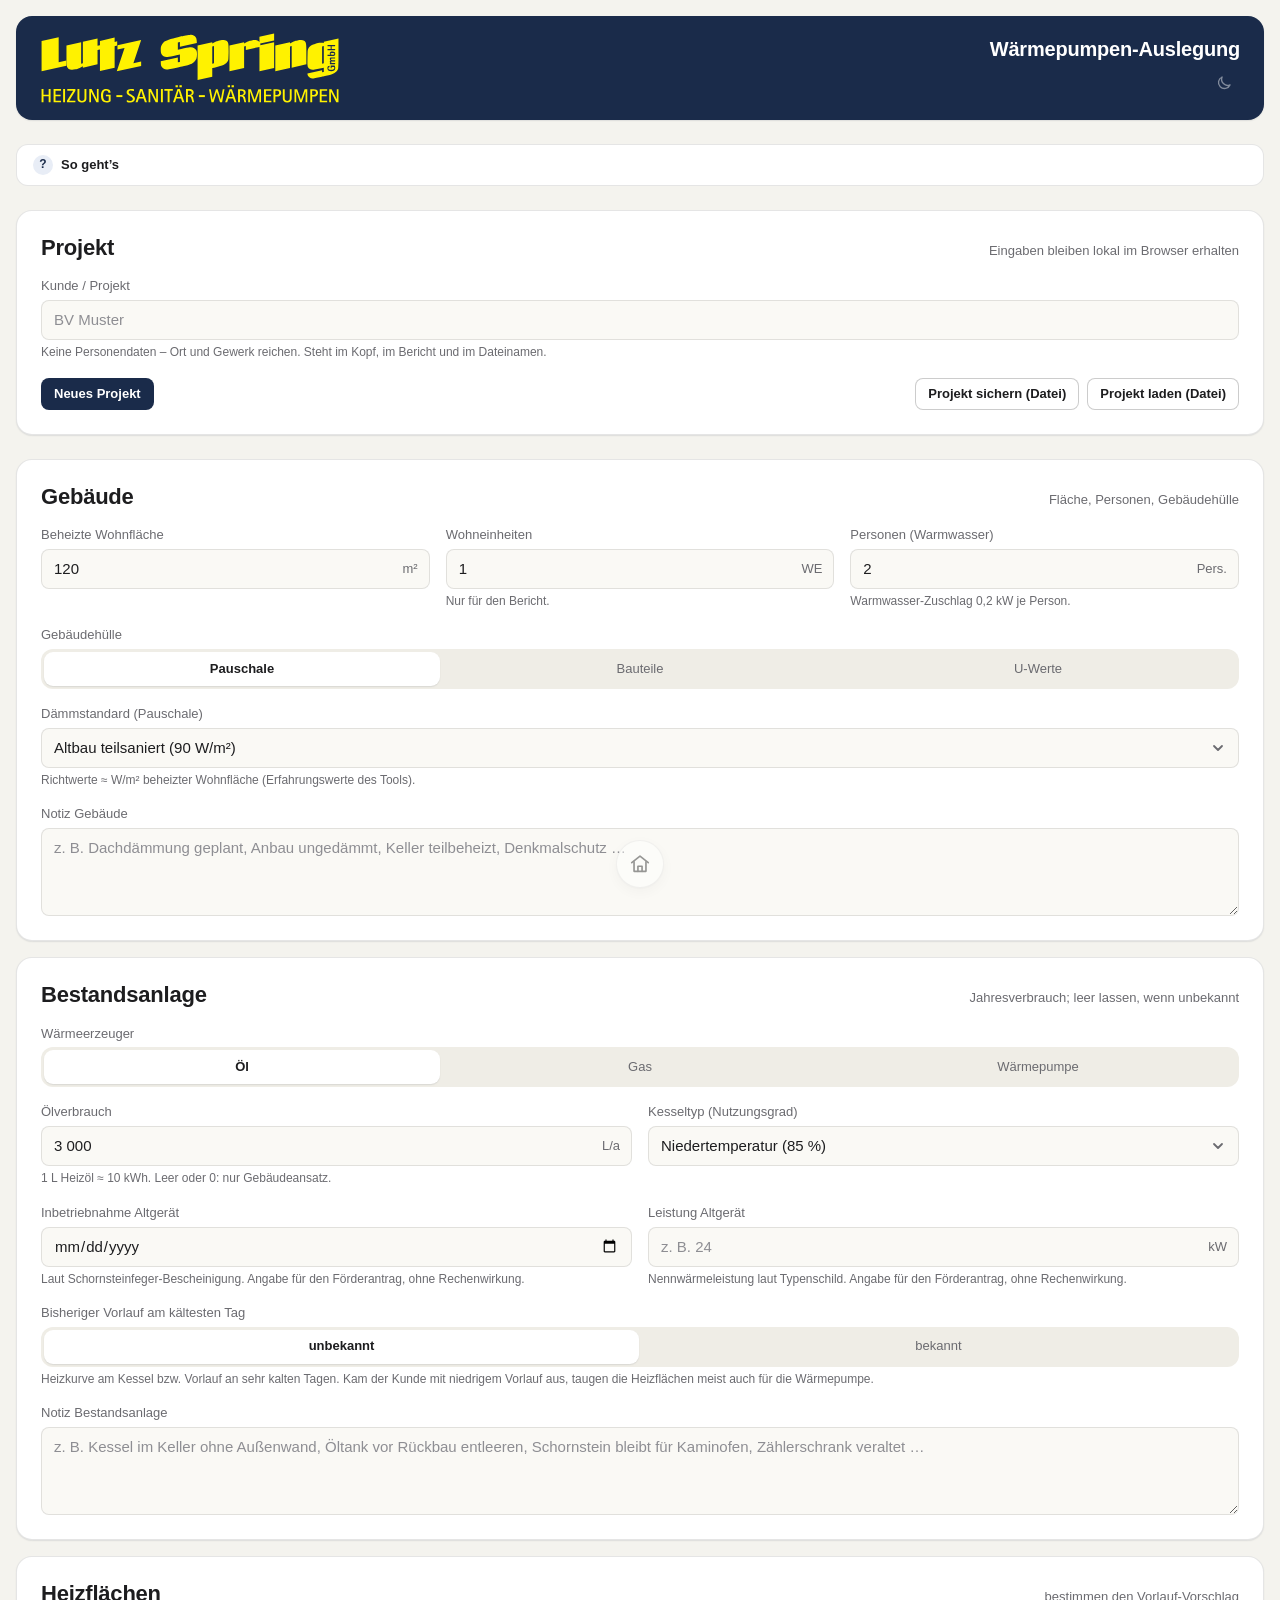
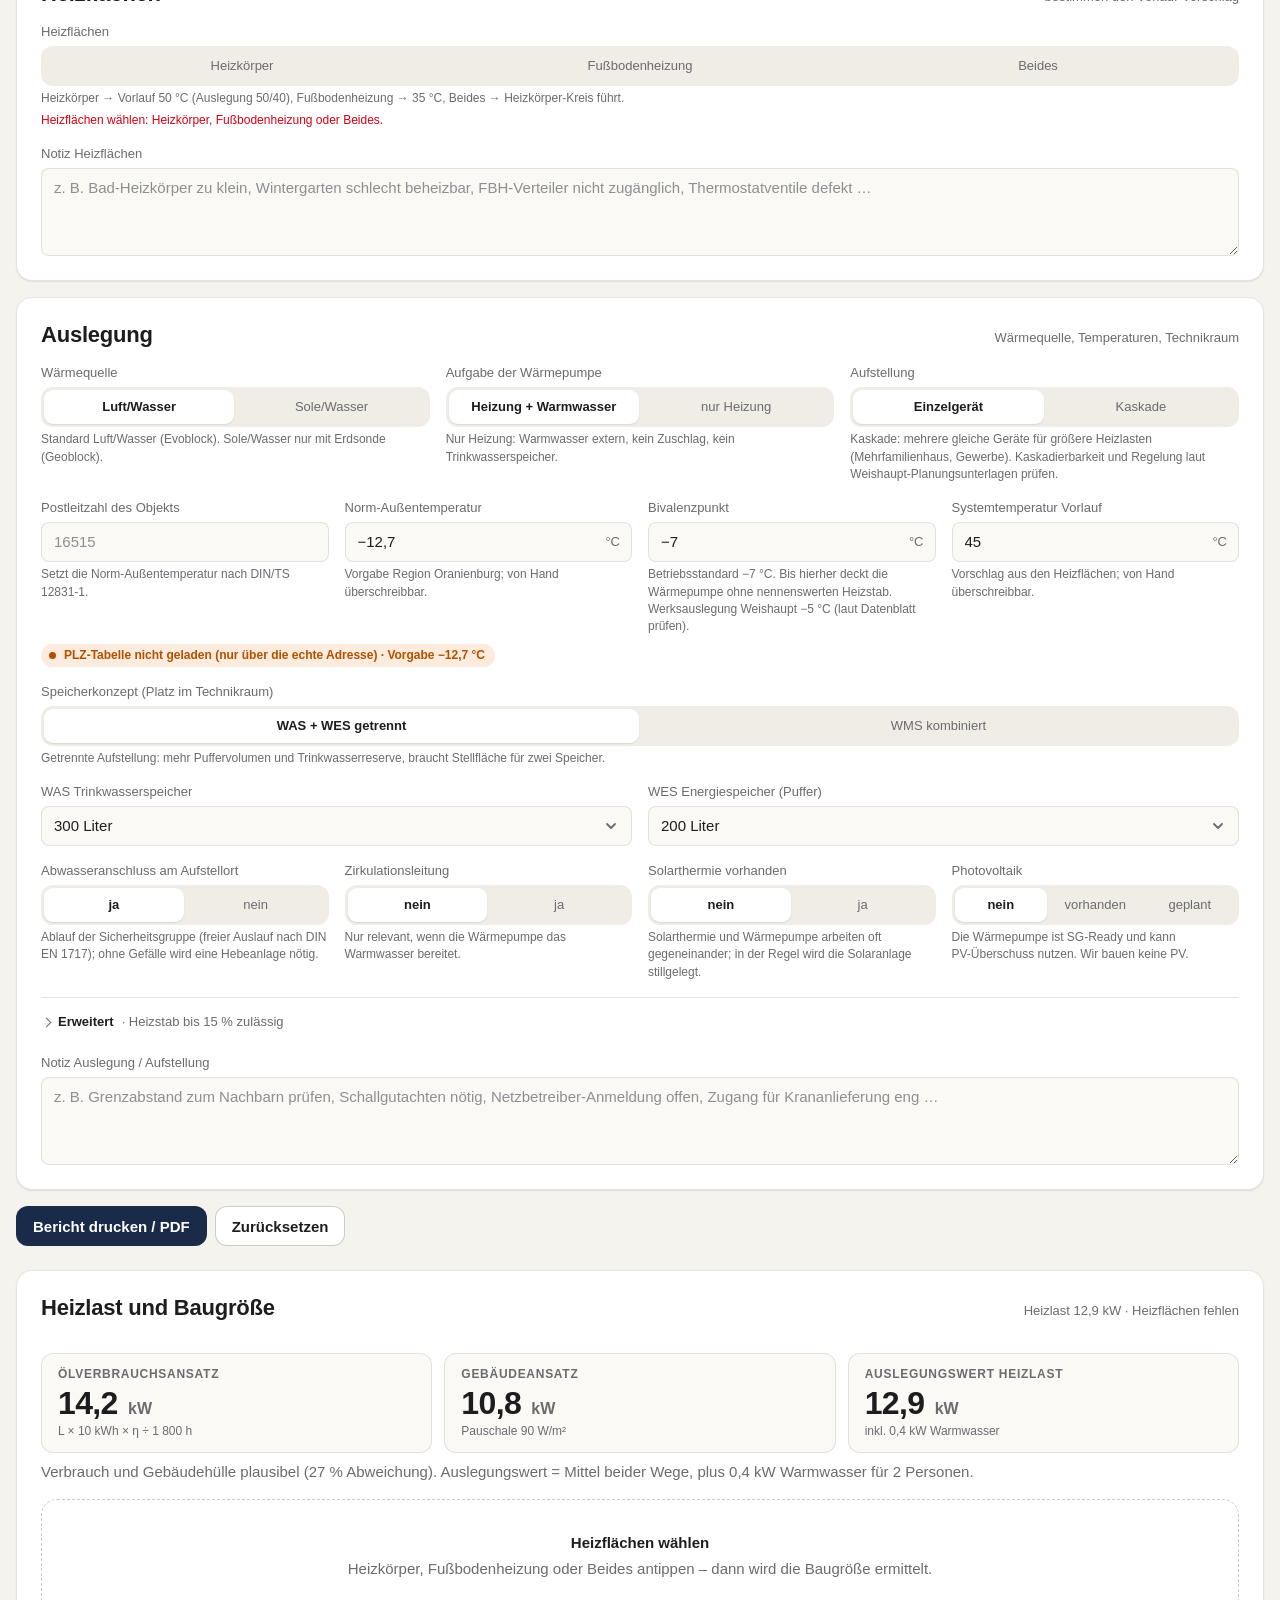
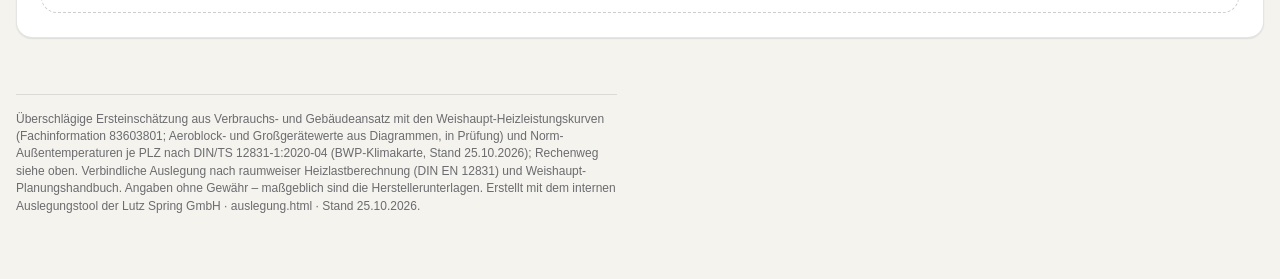
==== commit de3e8a3c: "Designsystem 2.1.4: Kopf am Bildschirm nur Toolname, Markenknopf „Neues Projekt“ und Druckknopf prim" ====
--- a/auslegung.html
+++ b/auslegung.html
@@ -16,7 +16,7 @@
 /* ============================================================
    design.css · Lutz Spring GmbH · Heizung · Sanitär · Wärmepumpen
    Gemeinsames Designsystem für alle internen HTML-Tools.
-   Version 2.1.2 · Stand 2026-10-25
+   Version 2.1.4 · Stand 2026-11-09 (Markenknopf .ls-btn--brand)
    Einbinden:  Beim Veröffentlichen fügt _build/inline.py diese Datei in jedes
                Tool ein (Marker design.css:start / design.css:end im HTML).
                Ein Tool bleibt so eine einzelne Datei.
@@ -57,6 +57,11 @@
   --ls-primary-hover: var(--ls-navy-2);
   --ls-primary-active: var(--ls-navy-3);
   --ls-on-primary:  #ffffff;
+  /* Markenknopf (.ls-btn--brand, 2.1.4): Projektaktion „Neues Projekt“ – hell Navy, dunkel Logo-Gelb [BESTÄTIGT Fabian 2026-11-09] */
+  --ls-brand-btn:        var(--ls-navy);
+  --ls-brand-btn-hover:  var(--ls-navy-2);
+  --ls-brand-btn-active: var(--ls-navy-3);
+  --ls-on-brand-btn:     #ffffff;
   --ls-link:        var(--ls-navy);
   --ls-focus:       var(--ls-navy);
   --ls-focus-ring:  rgba(26, 43, 74, 0.25);
@@ -130,6 +135,7 @@
     --ls-primary:     #4f75b8;
     --ls-primary-hover: #5d83c6;
     --ls-primary-active: #43669f;
+    --ls-brand-btn: var(--ls-yellow); --ls-brand-btn-hover: #fff7a8; --ls-brand-btn-active: #e6da00; --ls-on-brand-btn: #1a2b4a;
     --ls-link:        #8fb3f0;
     --ls-focus:       #8fb3f0;
     --ls-focus-ring:  rgba(143, 179, 240, 0.30);
@@ -166,6 +172,7 @@
   --ls-primary:     #4f75b8;
   --ls-primary-hover: #5d83c6;
   --ls-primary-active: #43669f;
+  --ls-brand-btn: var(--ls-yellow); --ls-brand-btn-hover: #fff7a8; --ls-brand-btn-active: #e6da00; --ls-on-brand-btn: #1a2b4a;
   --ls-link:        #8fb3f0;
   --ls-focus:       #8fb3f0;
   --ls-focus-ring:  rgba(143, 179, 240, 0.30);
@@ -346,6 +353,7 @@
 .ls-card--navy .ls-kpi__value, .ls-card--navy .ls-accent { color: var(--ls-yellow); }
 .ls-card--navy .ls-kpi__label, .ls-card--navy .ls-muted { color: rgba(255,255,255,0.75); }
 .ls-card--navy .ls-kpi { background: rgba(255,255,255,0.08); border-color: rgba(255,255,255,0.15); }  /* Kennzahlen auf Navy, 2.1.1 */
+.ls-card--navy .ls-kpi__value small { color: rgba(255,255,255,0.85); }  /* Einheit auf Navy lesbar statt grau, 2.1.3 */
 .ls-card--navy .ls-btn--primary { background: var(--ls-yellow); color: #1d1d1f; }
 .ls-card--navy .ls-btn--primary:hover { background: #fff566; }
 
@@ -460,6 +468,11 @@
 .ls-btn--ghost:hover { background: var(--ls-surface-3); }
 .ls-btn--danger { background: var(--ls-surface); color: var(--ls-danger); border-color: var(--ls-danger); }
 .ls-btn--danger:hover { background: var(--ls-danger-bg); }
+/* Markenknopf (2.1.4): hell Navy mit weißer Schrift, dunkel Logo-Gelb mit Navy-Schrift. Nur für die Projektaktion „Neues Projekt“;
+   er ist kein zweiter Primärknopf (Regel 2.4) und kein Zustand (Regel 2.3). */
+.ls-btn--brand { background: var(--ls-brand-btn); color: var(--ls-on-brand-btn); border-color: transparent; }
+.ls-btn--brand:hover { background: var(--ls-brand-btn-hover); }
+.ls-btn--brand:active { background: var(--ls-brand-btn-active); }
 .ls-btn--sm { min-height: 32px; padding: 0 var(--ls-s3); font-size: var(--ls-fs-sm); border-radius: var(--ls-r-sm); }
 .ls-btn--lg { min-height: 48px; padding: 0 var(--ls-s5); font-size: var(--ls-fs-lg); }
 .ls-btn--block { width: 100%; }
@@ -777,8 +790,8 @@
     </div>
     <div class="ls-header__meta">
       <h1>Wärmepumpen-Auslegung</h1>
-      <span>Kunde/Projekt: <b id="metaProjekt">BV Muster</b></span>
-      <span>Datum: <b id="metaDatum">–</b></span>
+      <span class="ls-print-only">Kunde/Projekt: <b id="metaProjekt">BV Muster</b></span>
+      <span class="ls-print-only">Datum: <b id="metaDatum">–</b></span>
       <button type="button" class="ls-theme-toggle ls-no-print" id="themeToggle" aria-label="Dunkel- oder Hellmodus umschalten" title="Dunkel / Hell">
         <svg class="ls-theme-toggle__moon" viewBox="0 0 24 24" fill="none" stroke="currentColor" stroke-width="1.8" stroke-linecap="round" stroke-linejoin="round" aria-hidden="true"><path d="M20 14.5A8 8 0 0 1 9.5 4a8 8 0 1 0 10.5 10.5z"/></svg>
         <svg class="ls-theme-toggle__sun" viewBox="0 0 24 24" fill="none" stroke="currentColor" stroke-width="1.8" stroke-linecap="round" aria-hidden="true"><circle cx="12" cy="12" r="4"/><path d="M12 3v2M12 19v2M3 12h2M19 12h2M5.6 5.6l1.4 1.4M17 17l1.4 1.4M5.6 18.4 7 17M17 7l1.4-1.4"/></svg>
@@ -804,7 +817,7 @@
       </div>
     </div>
     <div class="ls-toolbar ls-mt-4">
-      <button type="button" class="ls-btn ls-btn--secondary ls-btn--sm" id="btnNeu">Neues Projekt</button>
+      <button type="button" class="ls-btn ls-btn--brand ls-btn--sm" id="btnNeu">Neues Projekt</button>
       <span class="ls-toolbar__spacer"></span>
       <button type="button" class="ls-btn ls-btn--secondary ls-btn--sm" id="btnSichern">Projekt sichern (Datei)</button>
       <label class="ls-btn ls-btn--secondary ls-btn--sm" for="dateiLaden">Projekt laden (Datei)</label>
